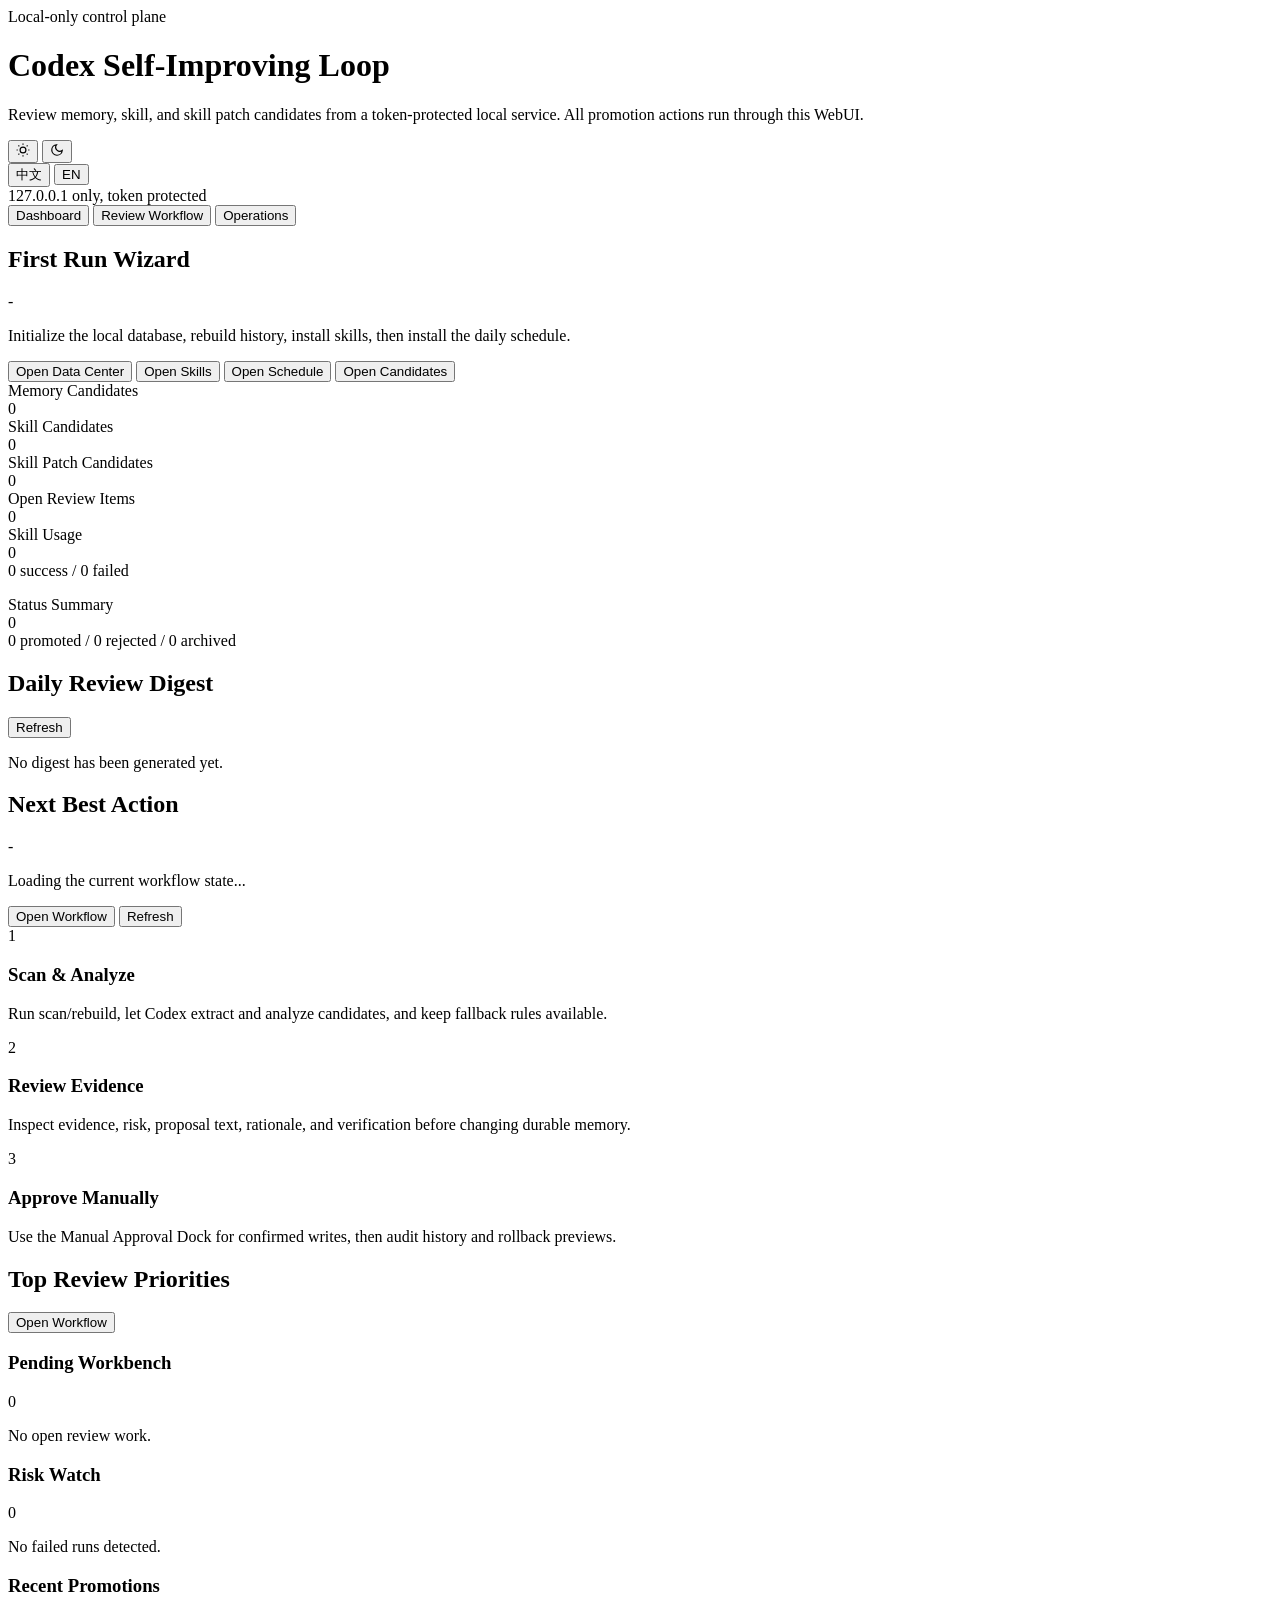
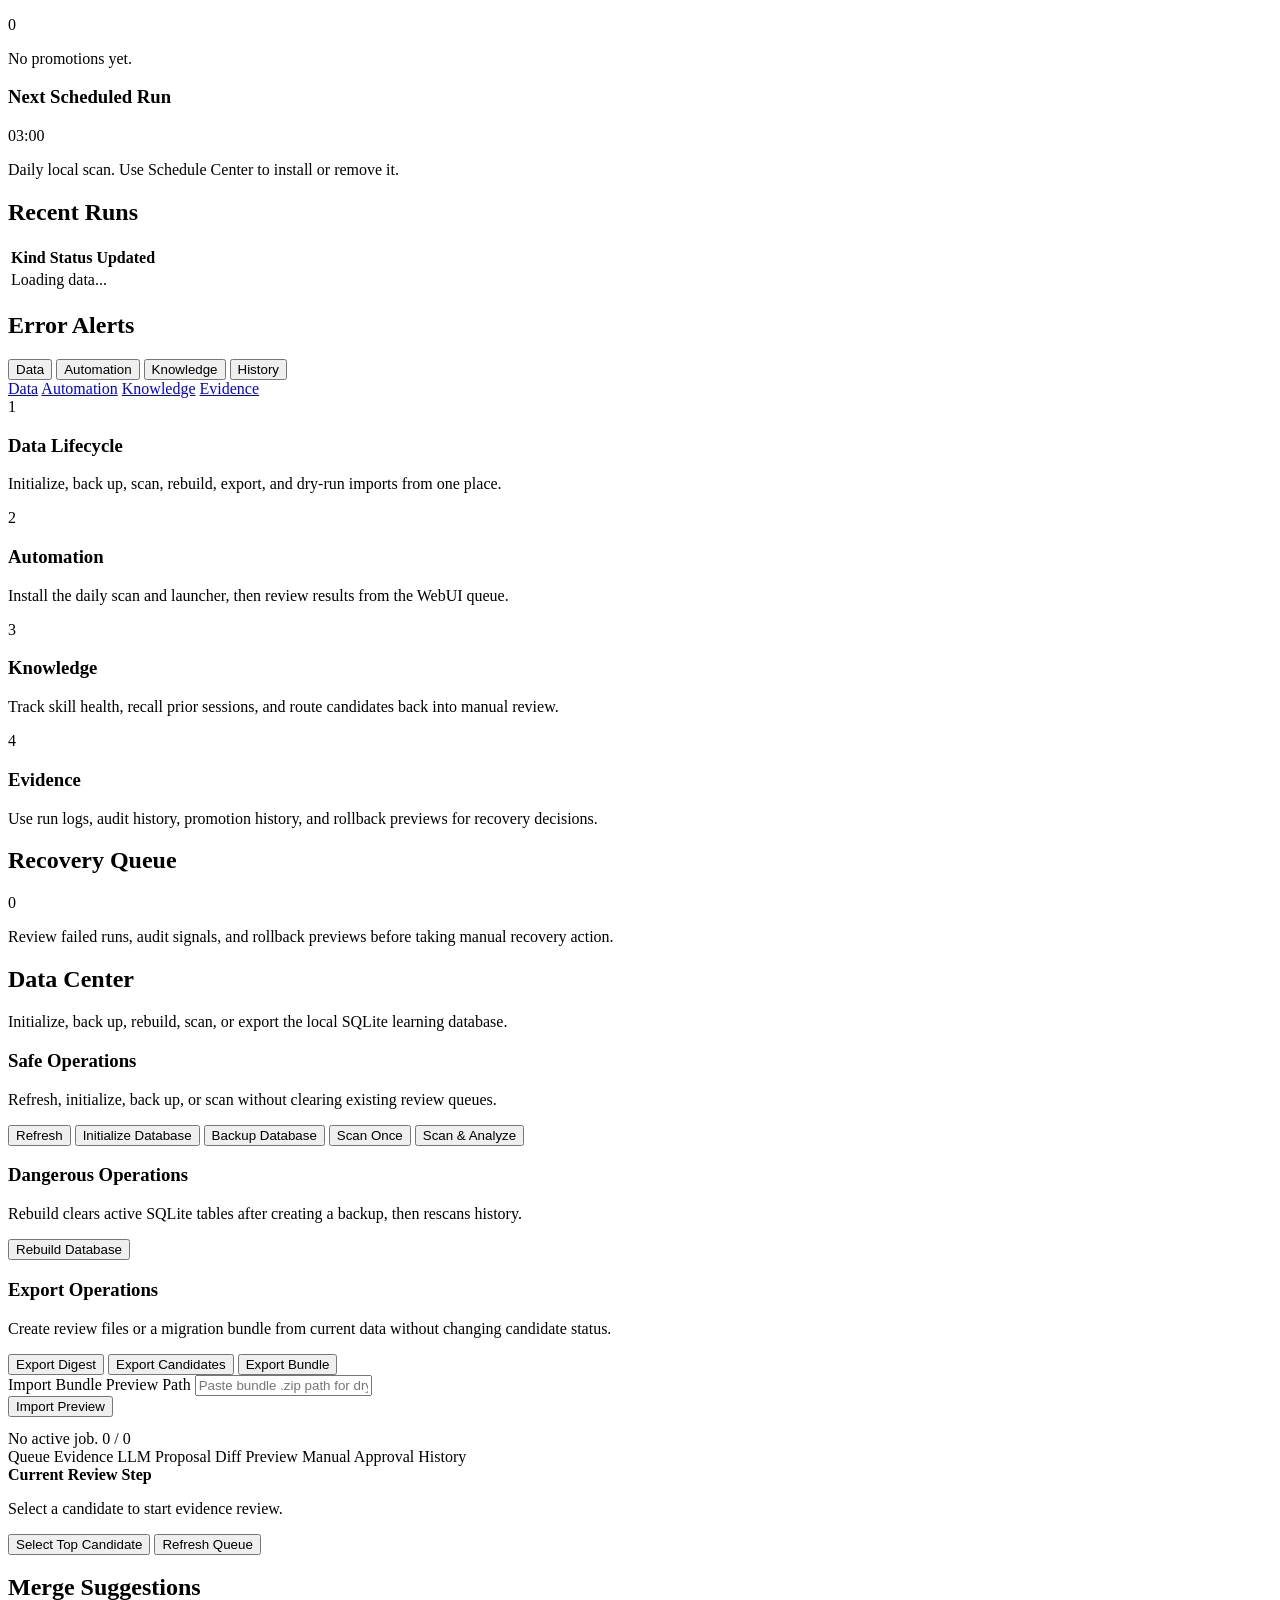
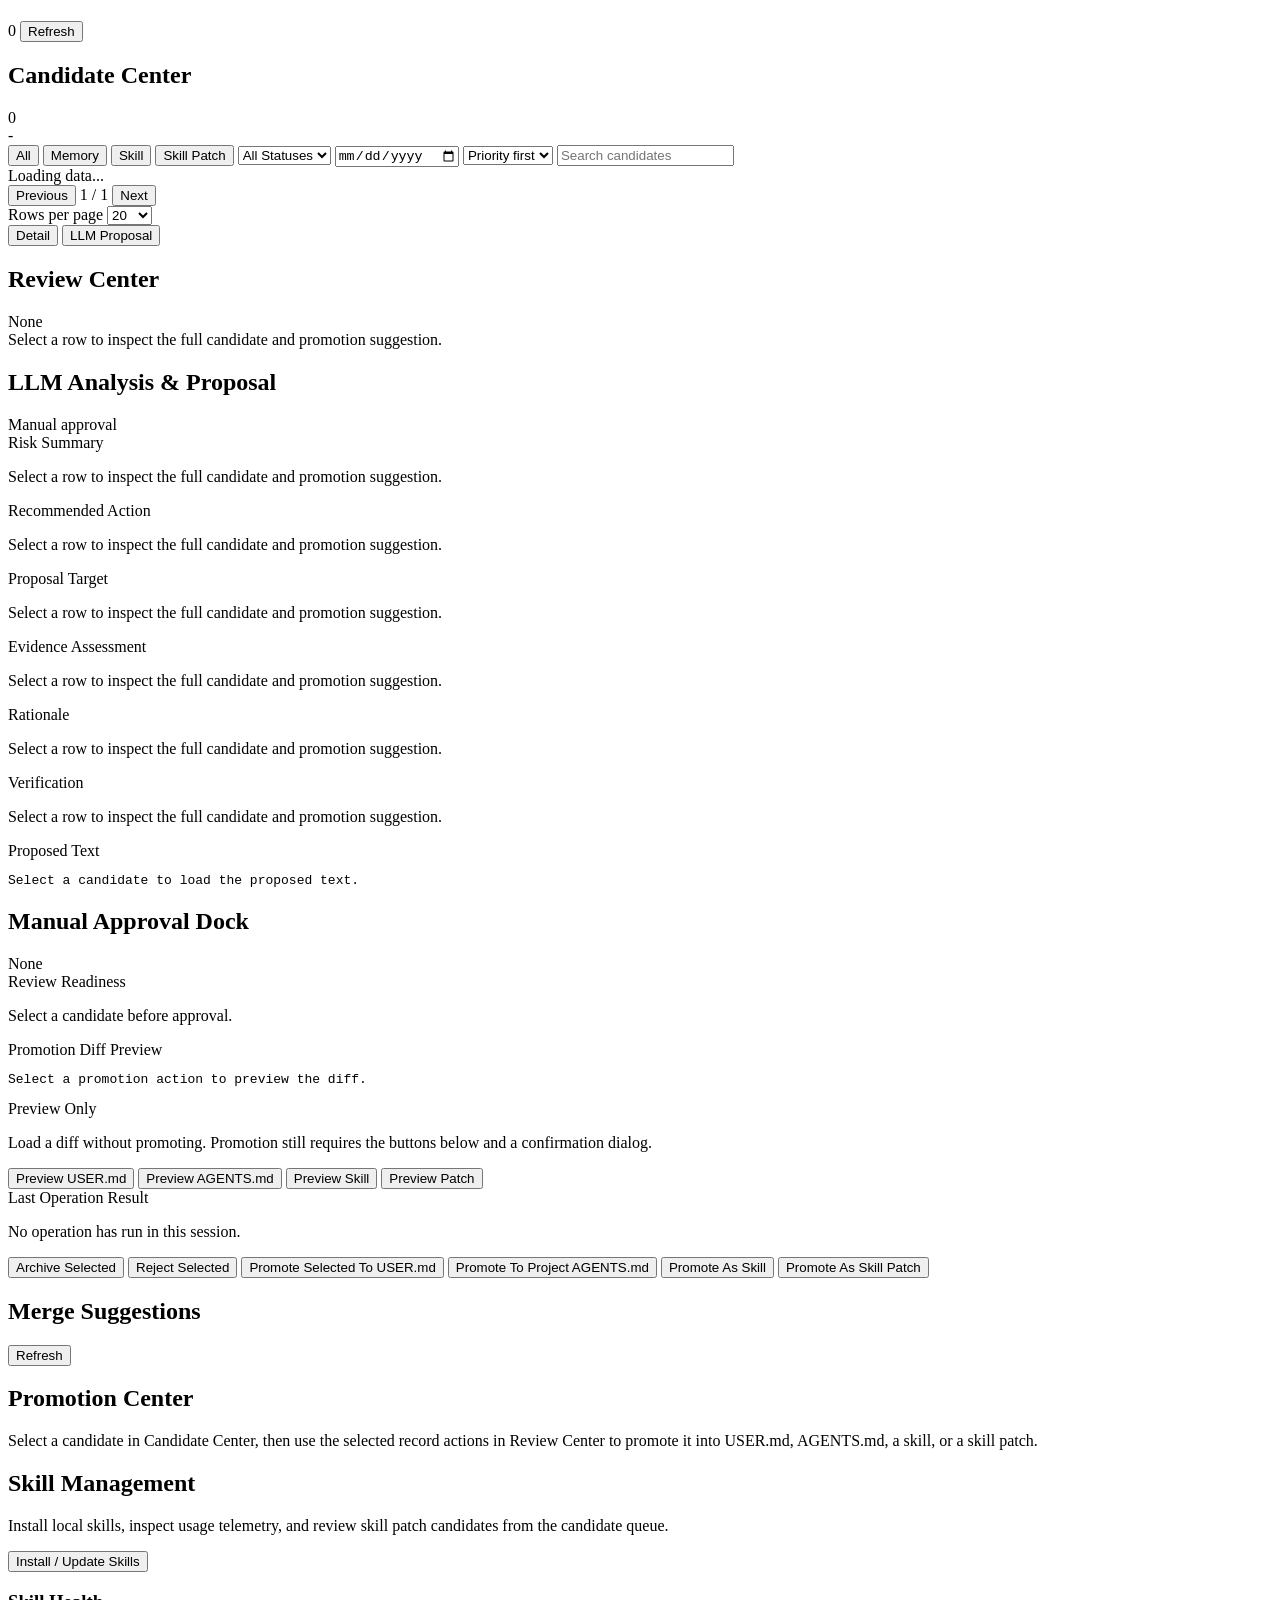
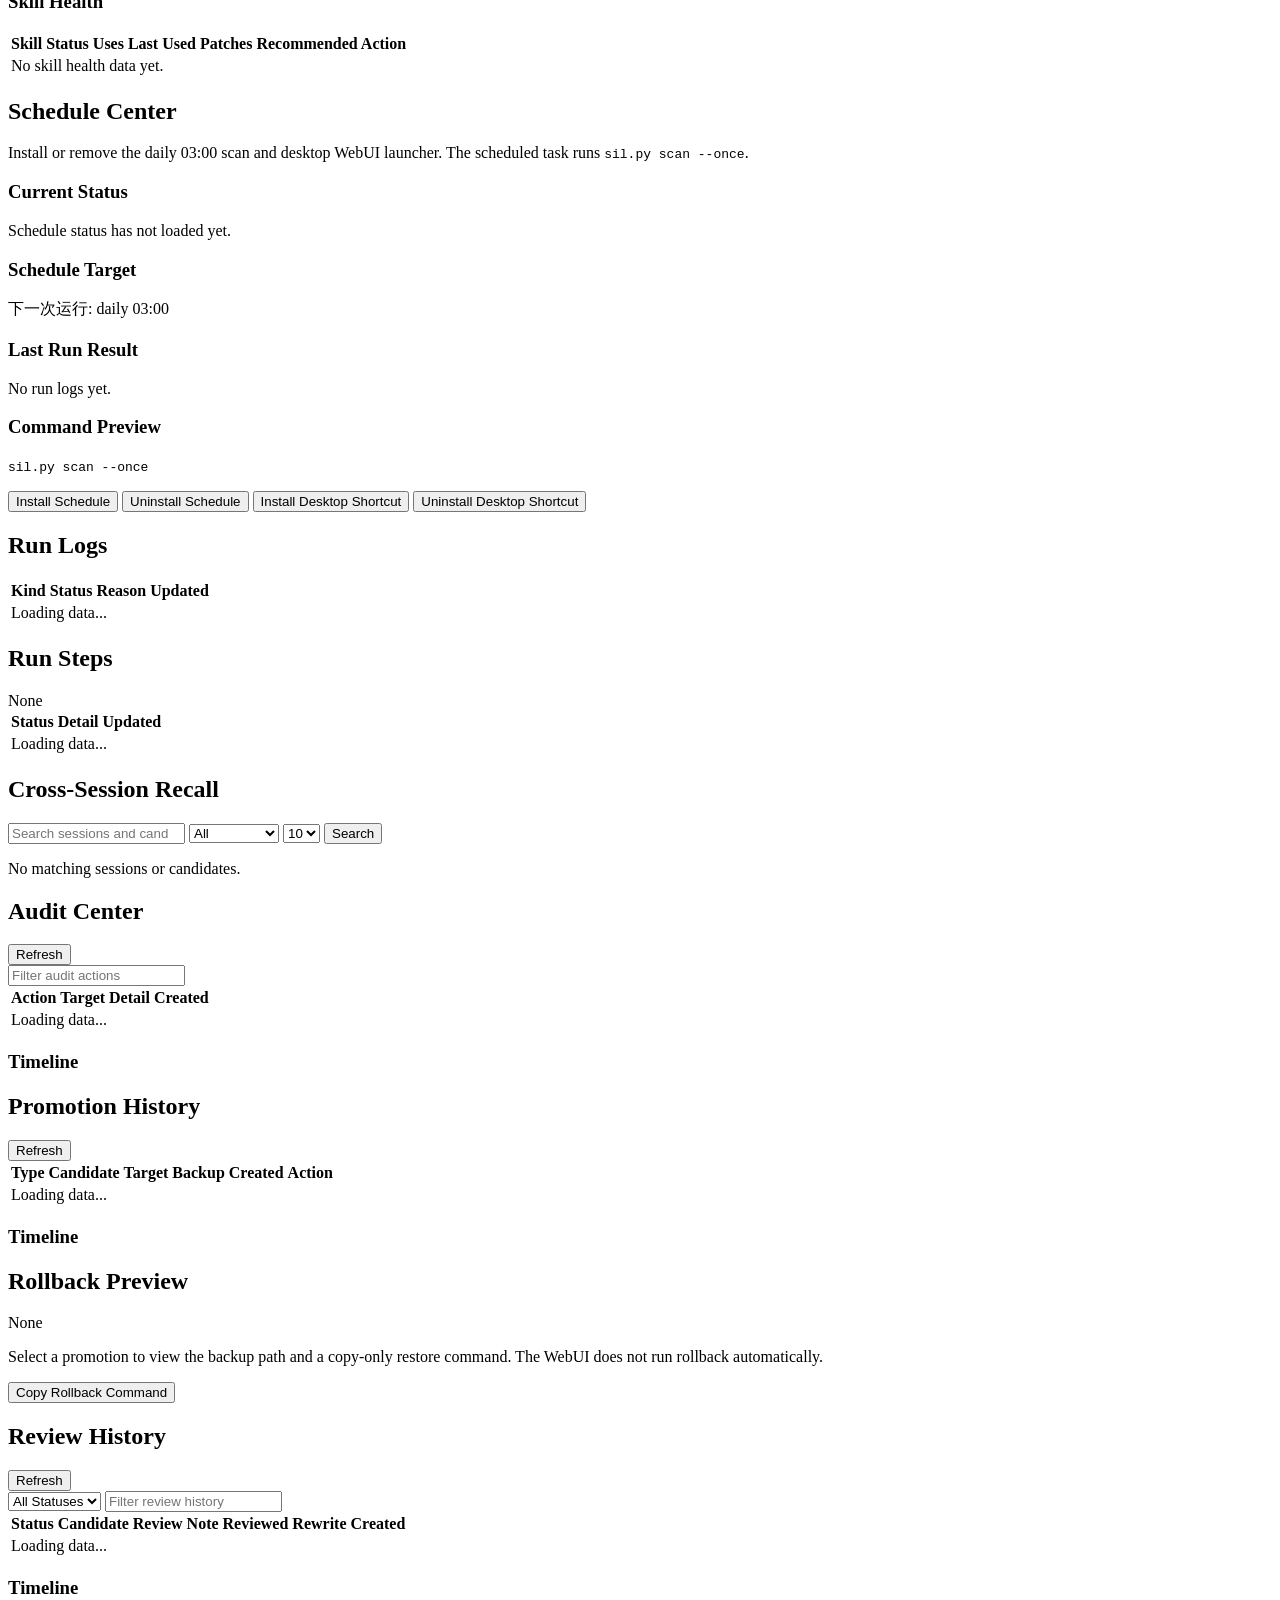
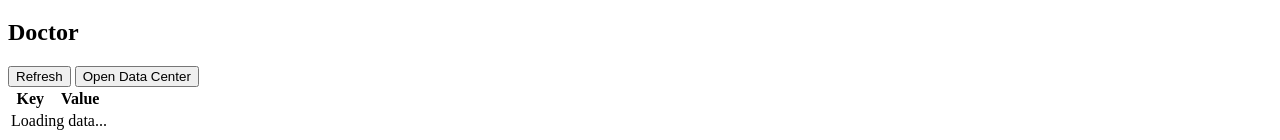
==== src/codex_sil/web/index.html @ 52d02f2b "feat: enhance WebUI with workflow improvements and dark theme - Pre-compute candidate analysis in ba" ====
<!doctype html>
<html lang="en">
<head>
  <meta charset="utf-8">
  <meta name="viewport" content="width=device-width, initial-scale=1">
  <title>Codex Self-Improving Loop</title>
  <link rel="icon" href="data:,">
  <link rel="stylesheet" href="/styles.css">
</head>
<body class="compact-density">
  <header class="app-header">
    <div class="header-inner">
      <div>
        <div class="eyebrow" data-i18n="localOnly">Local-only control plane</div>
        <h1>Codex Self-Improving Loop</h1>
        <p class="subtitle" data-i18n="subtitle">Review memory, skill, and skill patch candidates from a token-protected local service. All promotion actions run through this WebUI.</p>
      </div>
      <div class="header-actions">
        <div class="segmented" id="themeToggle" aria-label="Theme">
          <button type="button" data-theme="light" title="Light mode">
            <svg width="14" height="14" viewBox="0 0 24 24" fill="none" stroke="currentColor" stroke-width="2"><circle cx="12" cy="12" r="5"/><line x1="12" y1="1" x2="12" y2="3"/><line x1="12" y1="21" x2="12" y2="23"/><line x1="4.22" y1="4.22" x2="5.64" y2="5.64"/><line x1="18.36" y1="18.36" x2="19.78" y2="19.78"/><line x1="1" y1="12" x2="3" y2="12"/><line x1="21" y1="12" x2="23" y2="12"/><line x1="4.22" y1="19.78" x2="5.64" y2="18.36"/><line x1="18.36" y1="5.64" x2="19.78" y2="4.22"/></svg>
          </button>
          <button type="button" data-theme="dark" title="Dark mode">
            <svg width="14" height="14" viewBox="0 0 24 24" fill="none" stroke="currentColor" stroke-width="2"><path d="M21 12.79A9 9 0 1 1 11.21 3 7 7 0 0 0 21 12.79z"/></svg>
          </button>
        </div>
        <div class="segmented" id="languageToggle" aria-label="Language">
          <button type="button" data-lang="zh">中文</button>
          <button type="button" data-lang="en">EN</button>
        </div>
        <div class="token-badge" data-i18n="tokenProtected">127.0.0.1 only, token protected</div>
      </div>
    </div>
  </header>

  <main class="app-shell" id="appShell">
    <nav class="side-nav" id="sideNav" aria-label="Workspace sections">
      <button class="nav-button active" id="tab-dashboard" type="button" data-nav="dashboard" data-i18n="navDashboard">Dashboard</button>
      <button class="nav-button" id="tab-workflow" type="button" data-nav="workflow" data-i18n="navWorkflow">Review Workflow</button>
      <button class="nav-button" id="tab-operations" type="button" data-nav="operations" data-i18n="navOperations">Operations</button>
    </nav>

    <div class="view-stack">
      <section class="view-panel active" data-view="dashboard">
        <section class="panel setup-wizard" id="setupWizard">
          <div class="panel-header">
            <h2 data-i18n="setupWizardTitle">First Run Wizard</h2>
            <span class="tag status" id="setupWizardStatus">-</span>
          </div>
          <div class="panel-body">
            <p class="panel-description" id="setupWizardCopy" data-i18n="setupWizardDesc">Initialize the local database, rebuild history, install skills, then install the daily schedule.</p>
            <div class="toolbar">
              <button class="secondary" data-nav-jump="operations" data-i18n="openDataCenter">Open Data Center</button>
              <button class="secondary" data-nav-jump="operations" data-i18n="openSkillManagement">Open Skills</button>
              <button class="secondary" data-nav-jump="operations" data-i18n="openScheduleCenter">Open Schedule</button>
              <button data-nav-jump="workflow" data-i18n="openCandidates">Open Candidates</button>
            </div>
          </div>
        </section>

        <section class="summary-grid" aria-label="Summary">
          <div class="summary-card memory">
            <div class="summary-label" data-i18n="memoryCandidates">Memory Candidates</div>
            <div class="summary-value" id="memoryCount">0</div>
          </div>
          <div class="summary-card skill">
            <div class="summary-label" data-i18n="skillCandidates">Skill Candidates</div>
            <div class="summary-value" id="skillCount">0</div>
          </div>
          <div class="summary-card patch">
            <div class="summary-label" data-i18n="skillPatchCandidates">Skill Patch Candidates</div>
            <div class="summary-value" id="patchCount">0</div>
          </div>
          <div class="summary-card review">
            <div class="summary-label" data-i18n="openReviewItems">Open Review Items</div>
            <div class="summary-value" id="reviewCount">0</div>
          </div>
          <div class="summary-card data">
            <div class="summary-label" data-i18n="skillUsage">Skill Usage</div>
            <div class="summary-value" id="skillUsageCount">0</div>
            <div class="summary-subvalue" id="skillUsageBreakdown">0 success / 0 failed</div>
            <ol class="skill-usage-list" id="skillUsageList"></ol>
          </div>
          <div class="summary-card status">
            <div class="summary-label" data-i18n="statusSummary">Status Summary</div>
            <div class="summary-value" id="promotedCount">0</div>
            <div class="summary-subvalue" id="statusBreakdown">0 promoted / 0 rejected / 0 archived</div>
          </div>
        </section>

        <section class="panel daily-digest-panel" id="dailyDigestPanel">
          <div class="panel-header">
            <h2 data-i18n="dailyDigestTitle">Daily Review Digest</h2>
            <button class="secondary" id="refreshDigest" type="button" data-i18n="refresh">Refresh</button>
          </div>
          <div class="panel-body">
            <p class="panel-description" id="dailyDigestCopy" data-i18n="dailyDigestEmpty">No digest has been generated yet.</p>
            <div class="digest-grid" id="dailyDigestMetrics"></div>
          </div>
        </section>

        <section class="panel next-action-panel" id="dashboardNextActionPanel">
          <div class="panel-header">
            <h2 data-i18n="dashboardNextActionTitle">Next Best Action</h2>
            <span class="tag status" id="dashboardNextActionBadge">-</span>
          </div>
          <div class="panel-body next-action-body">
            <p class="panel-description" id="dashboardNextActionCopy" data-i18n="dashboardNextActionLoading">Loading the current workflow state...</p>
            <div class="toolbar">
              <button id="dashboardPrimaryAction" type="button" data-action data-i18n="dashboardActionOpenWorkflow">Open Workflow</button>
              <button class="secondary" id="dashboardSecondaryAction" type="button" data-action data-i18n="dashboardActionRefresh">Refresh</button>
            </div>
          </div>
        </section>

        <section class="home-workbench command-center" id="dailyCommandCenter">
          <section class="workflow-map" id="workflowMap" aria-label="Self-improvement workflow">
            <article class="workflow-map-step">
              <span class="step-number">1</span>
              <div>
                <h3 data-i18n="workflowMapScanTitle">Scan & Analyze</h3>
                <p class="task-copy" data-i18n="workflowMapScanCopy">Run scan/rebuild, let Codex extract and analyze candidates, and keep fallback rules available.</p>
              </div>
            </article>
            <article class="workflow-map-step">
              <span class="step-number">2</span>
              <div>
                <h3 data-i18n="workflowMapReviewTitle">Review Evidence</h3>
                <p class="task-copy" data-i18n="workflowMapReviewCopy">Inspect evidence, risk, proposal text, rationale, and verification before changing durable memory.</p>
              </div>
            </article>
            <article class="workflow-map-step">
              <span class="step-number">3</span>
              <div>
                <h3 data-i18n="workflowMapApproveTitle">Approve Manually</h3>
                <p class="task-copy" data-i18n="workflowMapApproveCopy">Use the Manual Approval Dock for confirmed writes, then audit history and rollback previews.</p>
              </div>
            </article>
          </section>
          <section class="dashboard-priorities" id="dashboardTopPriorities">
            <div class="panel-header inline-panel-header">
              <h2 data-i18n="dashboardTopPrioritiesTitle">Top Review Priorities</h2>
              <button class="secondary" id="openPriorityWorkflow" type="button" data-i18n="openPriorityWorkflow">Open Workflow</button>
            </div>
            <div class="dashboard-priority-list" id="dashboardPriorityList"></div>
          </section>
          <section class="task-grid">
            <article class="task-card review">
              <h3 data-i18n="homeTodoTitle">Pending Workbench</h3>
              <div class="task-value" id="homeTodoCount">0</div>
              <p class="task-copy" id="homeTodoList" data-i18n="homeTodoEmpty">No open review work.</p>
            </article>
            <article class="task-card data" id="homeRiskPanel">
              <h3 data-i18n="homeRiskTitle">Risk Watch</h3>
              <div class="task-value" id="homeRiskCount">0</div>
              <p class="task-copy" id="homeRiskCopy" data-i18n="homeRiskEmpty">No failed runs detected.</p>
            </article>
            <article class="task-card memory" id="homeRecentPromotions">
              <h3 data-i18n="homePromotionTitle">Recent Promotions</h3>
              <div class="task-value" id="homePromotionCount">0</div>
              <p class="task-copy" id="homePromotionCopy" data-i18n="homePromotionEmpty">No promotions yet.</p>
            </article>
            <article class="task-card skill" id="homeQuickActions">
              <h3 data-i18n="homeNextRunTitle">Next Scheduled Run</h3>
              <div class="task-value">03:00</div>
              <p class="task-copy" id="nextActionList" data-i18n="homeNextRunCopy">Daily local scan. Use Schedule Center to install or remove it.</p>
            </article>
          </section>
        </section>

        <section class="control-grid">
          <section class="panel">
            <div class="panel-header">
              <h2 data-i18n="recentRuns">Recent Runs</h2>
            </div>
            <div class="table-wrap">
              <table>
                <thead>
                  <tr>
                    <th data-i18n="runKindHeader">Kind</th>
                    <th data-i18n="statusHeader">Status</th>
                    <th data-i18n="updatedAtHeader">Updated</th>
                  </tr>
                </thead>
                <tbody id="homeRunRows">
                  <tr><td class="empty-row" colspan="3" data-i18n="loading">Loading data...</td></tr>
                </tbody>
              </table>
            </div>
          </section>

          <section class="panel">
            <div class="panel-header">
              <h2 data-i18n="errorAlerts">Error Alerts</h2>
            </div>
            <div class="panel-body">
              <ul class="simple-list" id="errorAlerts"></ul>
            </div>
          </section>
        </section>
      </section>

      <section class="view-panel" data-view="operations">
        <section class="operations-subnav" id="operationsSubNav">
          <button type="button" class="ops-tab active" data-ops-tab="data" data-i18n="opsTabData">Data</button>
          <button type="button" class="ops-tab" data-ops-tab="automation" data-i18n="opsTabAutomation">Automation</button>
          <button type="button" class="ops-tab" data-ops-tab="knowledge" data-i18n="opsTabKnowledge">Knowledge</button>
          <button type="button" class="ops-tab" data-ops-tab="history" data-i18n="opsTabHistory">History</button>
        </section>
        <section class="operations-index" id="operationsIndex" aria-label="Operations sections">
          <a href="#operationsData" data-i18n="operationsIndexData">Data</a>
          <a href="#operationsAutomation" data-i18n="operationsIndexAutomation">Automation</a>
          <a href="#operationsKnowledge" data-i18n="operationsIndexKnowledge">Knowledge</a>
          <a href="#operationsEvidence" data-i18n="operationsIndexEvidence">Evidence</a>
        </section>
        <section class="operations-lifecycle-map operations-section" id="operationsLifecycleMap" aria-label="Operations lifecycle">
          <article>
            <span class="step-number">1</span>
            <div>
              <h3 data-i18n="operationsLifecycleDataTitle">Data Lifecycle</h3>
              <p class="task-copy" data-i18n="operationsLifecycleDataCopy">Initialize, back up, scan, rebuild, export, and dry-run imports from one place.</p>
            </div>
          </article>
          <article>
            <span class="step-number">2</span>
            <div>
              <h3 data-i18n="operationsLifecycleAutomationTitle">Automation</h3>
              <p class="task-copy" data-i18n="operationsLifecycleAutomationCopy">Install the daily scan and launcher, then review results from the WebUI queue.</p>
            </div>
          </article>
          <article>
            <span class="step-number">3</span>
            <div>
              <h3 data-i18n="operationsLifecycleKnowledgeTitle">Knowledge</h3>
              <p class="task-copy" data-i18n="operationsLifecycleKnowledgeCopy">Track skill health, recall prior sessions, and route candidates back into manual review.</p>
            </div>
          </article>
          <article>
            <span class="step-number">4</span>
            <div>
              <h3 data-i18n="operationsLifecycleEvidenceTitle">Evidence</h3>
              <p class="task-copy" data-i18n="operationsLifecycleEvidenceCopy">Use run logs, audit history, promotion history, and rollback previews for recovery decisions.</p>
            </div>
          </article>
        </section>
      </section>

      <section class="view-panel" data-view="operations">
        <section class="panel recovery-queue operations-section" id="operationsRecoveryQueue">
          <div class="panel-header">
            <h2 data-i18n="operationsRecoveryTitle">Recovery Queue</h2>
            <span class="tag review" id="recoveryQueueCount">0</span>
          </div>
          <div class="panel-body">
            <p class="panel-description" data-i18n="operationsRecoveryDesc">Review failed runs, audit signals, and rollback previews before taking manual recovery action.</p>
            <div class="recovery-queue-list" id="recoveryQueueList"></div>
          </div>
        </section>
      </section>

      <section class="view-panel" data-view="operations">
        <section class="panel data-panel operations-console operations-section" id="operationsConsole">
          <div class="operations-anchor" id="operationsData"></div>
          <div class="panel-header">
            <h2 data-i18n="dataCenter">Data Center</h2>
          </div>
          <div class="panel-body">
            <p class="panel-description" data-i18n="dataCenterDesc">Initialize, back up, rebuild, scan, or export the local SQLite learning database.</p>
            <div class="operation-grid">
              <section class="operation-card safe-operation-zone" id="safeOperationZone">
                <h3 data-i18n="safeOperationsTitle">Safe Operations</h3>
                <p class="task-copy" data-i18n="safeOperationsDesc">Refresh, initialize, back up, or scan without clearing existing review queues.</p>
                <div class="toolbar">
                  <button id="refreshButton" data-action data-i18n="refresh">Refresh</button>
                  <button id="initializeData" data-action data-i18n="initializeData">Initialize Database</button>
                  <button class="secondary" id="backupDatabase" data-action data-i18n="backupDatabase">Backup Database</button>
                  <button class="secondary" id="scanButton" data-action data-i18n="scanOnce">Scan Once</button>
                  <button id="scanAndAnalyzeButton" data-action data-i18n="scanAndAnalyze">Scan &amp; Analyze</button>
                </div>
              </section>
              <section class="operation-card danger-operation-zone" id="dangerOperationZone">
                <h3 data-i18n="dangerOperationsTitle">Dangerous Operations</h3>
                <p class="task-copy" data-i18n="dangerOperationsDesc">Rebuild clears active SQLite tables after creating a backup, then rescans history.</p>
                <div class="toolbar">
                  <button class="secondary" id="rebuildButton" data-action data-i18n="rebuildDatabase">Rebuild Database</button>
                </div>
              </section>
              <section class="operation-card export-operation-zone" id="exportOperationZone">
                <h3 data-i18n="exportOperationsTitle">Export Operations</h3>
                <p class="task-copy" data-i18n="exportOperationsDesc">Create review files or a migration bundle from current data without changing candidate status.</p>
                <div class="toolbar">
                  <button class="secondary" id="exportDigest" data-action data-i18n="exportDigest">Export Digest</button>
                  <button class="secondary" id="exportCandidates" data-action data-i18n="exportCandidates">Export Candidates</button>
                  <button class="secondary" id="exportBundle" data-action data-i18n="exportBundle">Export Bundle</button>
                </div>
                <label class="detail-label" for="importPreviewPath" data-i18n="importPreviewLabel">Import Bundle Preview Path</label>
                <input class="search-input" id="importPreviewPath" type="text" data-i18n-placeholder="importPreviewPlaceholder" placeholder="Paste bundle .zip path for dry-run preview">
                <div class="toolbar">
                  <button class="secondary" id="importPreview" data-action data-i18n="importPreview">Import Preview</button>
                </div>
                <pre class="diff-preview" id="importPreviewResult"></pre>
              </section>
            </div>
            <div class="progress-panel" id="progressPanel" aria-live="polite">
              <div class="progress-head">
                <span id="progressText" data-i18n="progressIdle">No active job.</span>
                <span id="progressCount">0 / 0</span>
              </div>
              <div class="progress-track"><div class="progress-fill" id="progressFill"></div></div>
            </div>
          </div>
        </section>
      </section>

      <section class="view-panel" data-view="workflow">
        <section class="workflow-stage-rail" id="workflowStageRail" aria-label="Review workflow stages">
          <span data-workflow-stage="queue" data-i18n="workflowStageQueue">Queue</span>
          <span data-workflow-stage="evidence" data-i18n="workflowStageEvidence">Evidence</span>
          <span data-workflow-stage="proposal" data-i18n="workflowStageProposal">LLM Proposal</span>
          <span data-workflow-stage="preview" data-i18n="workflowStagePreview">Diff Preview</span>
          <span data-workflow-stage="approval" data-i18n="workflowStageApproval">Manual Approval</span>
          <span data-workflow-stage="history" data-i18n="workflowStageHistory">History</span>
        </section>
        <section class="workflow-action-strip" id="workflowActionStrip">
          <div>
            <strong data-i18n="workflowNextActionTitle">Current Review Step</strong>
            <p class="task-copy" id="workflowNextActionCopy" data-i18n="workflowNextSelectCandidate">Select a candidate to start evidence review.</p>
          </div>
          <div class="toolbar">
            <button id="workflowPrimaryAction" type="button" data-action data-i18n="workflowPrimarySelectCandidate">Select Top Candidate</button>
            <button class="secondary" id="workflowSecondaryAction" type="button" data-action data-i18n="workflowSecondaryRefreshCandidates">Refresh Queue</button>
          </div>
        </section>
        <section class="candidate-workspace workflow-shell" id="candidateWorkspace">
        <section class="panel merge-inline-card" id="mergeInlineCard">
          <div class="panel-header">
            <h2 data-i18n="mergeSuggestionsTitle">Merge Suggestions</h2>
            <div class="toolbar">
              <span class="tag status" id="mergeInlineCount">0</span>
              <button class="secondary" id="refreshMergeInline" type="button" data-i18n="refresh">Refresh</button>
            </div>
          </div>
          <div class="panel-body">
            <div class="merge-inlinelist" id="mergeInlineList"></div>
          </div>
        </section>
        <section class="panel workflow-queue" id="workflowReviewQueue">
          <div class="panel-header">
            <h2 data-i18n="candidateCenter">Candidate Center</h2>
            <span class="tag status" id="visibleCount">0</span>
          </div>
          <div class="review-progress-bar" id="reviewProgressBar">
            <div class="review-progress-track">
              <div class="review-progress-fill" id="reviewProgressFill"></div>
            </div>
            <span class="review-progress-label" id="reviewProgressLabel" data-i18n="reviewProgressIdle">-</span>
          </div>
          <div class="filters">
            <button class="filter-button active" type="button" data-filter="all" data-i18n="filterAll">All</button>
            <button class="filter-button" type="button" data-filter="memory" data-i18n="filterMemory">Memory</button>
            <button class="filter-button" type="button" data-filter="skill" data-i18n="filterSkill">Skill</button>
            <button class="filter-button" type="button" data-filter="skill_patch" data-i18n="filterPatch">Skill Patch</button>
            <select class="filter-select" id="statusFilter" aria-label="Status">
              <option value="all" data-i18n="statusAll">All Statuses</option>
              <option value="review" data-i18n="statusReview">Review</option>
              <option value="promoted" data-i18n="statusPromoted">Promoted</option>
              <option value="rejected" data-i18n="statusRejected">Rejected</option>
              <option value="archived" data-i18n="statusArchived">Archived</option>
              <option value="blocked" data-i18n="statusBlocked">Blocked</option>
            </select>
            <input class="filter-date" id="createdAtFilter" type="date" aria-label="Created date">
            <select class="filter-select" id="candidateSortMode" aria-label="Candidate sort">
              <option value="priority" data-i18n="priorityReviewFirst">Priority first</option>
              <option value="newest" data-i18n="sortNewest">Newest</option>
              <option value="oldest" data-i18n="sortOldest">Oldest</option>
              <option value="confidence" data-i18n="sortConfidence">Confidence</option>
            </select>
            <input class="search-input" id="searchInput" type="search" data-i18n-placeholder="searchPlaceholder" placeholder="Search candidates">
          </div>
          <div class="candidate-list-wrap">
            <div class="candidate-card-list" id="candidateRows" role="list" aria-labelledby="tab-workflow">
              <div class="empty-row" data-i18n="loading">Loading data...</div>
            </div>
          </div>
          <div class="pagination" id="paginationControls">
            <div class="pagination-group">
              <button class="secondary" type="button" id="prevPage" data-i18n="prevPage">Previous</button>
              <span class="tag status" id="currentPageLabel">1 / 1</span>
              <button class="secondary" type="button" id="nextPage" data-i18n="nextPage">Next</button>
            </div>
            <div class="pagination-group">
              <span class="summary-subvalue" data-i18n="pageSizeLabel">Rows per page</span>
              <select id="pageSizeSelect" aria-label="Rows per page">
                <option value="10">10</option>
                <option value="20" selected>20</option>
                <option value="50">50</option>
                <option value="100">100</option>
              </select>
            </div>
          </div>
        </section>

        <aside class="panel right-panel-tabs" id="rightPanelContainer">
          <div class="right-panel-tab-bar" id="rightPanelTabBar">
            <button type="button" class="rp-tab active" data-rp-tab="detail" data-i18n="rpTabDetail">Detail</button>
            <button type="button" class="rp-tab" data-rp-tab="proposal" data-i18n="rpTabProposal">LLM Proposal</button>
          </div>
          <div class="right-panel-tab-content active" data-rp-content="detail">
        <aside class="panel detail-panel" id="candidateDetailPanel">
          <div class="panel-header">
            <h2 data-i18n="reviewCenter">Review Center</h2>
            <span class="tag status" id="selectedBadge" data-i18n="noneSelected">None</span>
          </div>
          <div class="detail-empty" id="selectedEmpty" data-i18n="selectCandidateHint">Select a row to inspect the full candidate and promotion suggestion.</div>
          <div class="detail-content" id="selectedContent" hidden>
            <h3 id="selectedTitle"></h3>
            <dl class="detail-meta" id="selectedMeta">
              <div>
                <dt data-i18n="destinationLabel">Destination</dt>
                <dd id="selectedDestination"></dd>
              </div>
              <div>
                <dt data-i18n="statusLabel">Status</dt>
                <dd id="selectedStatus"></dd>
              </div>
              <div>
                <dt data-i18n="safetyLabel">Safety</dt>
                <dd id="selectedSafety"></dd>
              </div>
              <div>
                <dt data-i18n="confidenceLabel">Confidence</dt>
                <dd id="selectedConfidence"></dd>
              </div>
              <div>
                <dt data-i18n="sourceCountLabel">Sources</dt>
                <dd id="selectedSources"></dd>
              </div>
              <div>
                <dt data-i18n="createdAtLabel">Created</dt>
                <dd id="selectedCreatedAt"></dd>
              </div>
              <div>
                <dt data-i18n="updatedAtLabel">Updated</dt>
                <dd id="selectedUpdatedAt"></dd>
              </div>
            </dl>
            <div class="detail-block selected-priority-panel" id="selectedPriorityPanel">
              <div class="detail-label" data-i18n="priorityReasonsTitle">Priority Rationale</div>
              <ul class="priority-reason-list" id="selectedPriorityReasons"></ul>
            </div>
            <div class="detail-block">
              <div class="detail-label" data-i18n="candidateTextLabel">Candidate</div>
              <div class="detail-text" id="selectedText"></div>
            </div>
            <div class="detail-block">
              <div class="detail-label" data-i18n="rewriteSuggestionLabel">Rewrite Suggestion</div>
              <div class="detail-text" id="selectedRewrite"></div>
            </div>
            <div class="detail-block">
              <label class="detail-label" for="reviewNote" data-i18n="reviewNoteLabel">Review Note</label>
              <textarea class="review-input" id="reviewNote" data-i18n-placeholder="reviewNotePlaceholder" placeholder="Optional review note"></textarea>
            </div>
            <div class="detail-block">
              <label class="detail-label" for="reviewRewrite" data-i18n="reviewRewriteLabel">Reviewed Rewrite</label>
              <textarea class="review-input" id="reviewRewrite" data-i18n-placeholder="reviewRewritePlaceholder" placeholder="Optional reviewed rewrite"></textarea>
            </div>
            <div class="detail-block">
              <div class="detail-label" data-i18n="sourceFilesLabel">Source Files</div>
              <ul class="source-list" id="selectedSourceFiles"></ul>
            </div>
            <div class="toolbar" id="detailActions">
              <button class="secondary" id="copyRewrite" data-i18n="copyRewrite">Copy Rewrite</button>
              <button class="secondary" id="saveReview" data-action data-i18n="saveReview">Save Review</button>
            </div>
          </div>
        </aside>
          </div>
          <div class="right-panel-tab-content" data-rp-content="proposal">
        <aside class="panel proposal-board" id="evolutionProposalBoard">
          <div class="panel-header">
            <h2 data-i18n="evolutionProposalTitle">LLM Analysis & Proposal</h2>
            <span class="tag status" id="proposalManualApproval" data-i18n="manualApprovalRequired">Manual approval</span>
          </div>
          <div class="panel-body proposal-grid">
            <section class="action-card" id="candidateRiskSummary">
              <div class="detail-label" data-i18n="riskSummaryTitle">Risk Summary</div>
              <p class="task-copy" id="candidateRiskCopy" data-i18n="selectCandidateHint">Select a row to inspect the full candidate and promotion suggestion.</p>
            </section>
            <section class="action-card safe" id="candidateRecommendation">
              <div class="detail-label" data-i18n="recommendedActionTitle">Recommended Action</div>
              <p class="task-copy" id="candidateRecommendationCopy" data-i18n="selectCandidateHint">Select a row to inspect the full candidate and promotion suggestion.</p>
            </section>
            <section class="action-card" id="proposalTargetCard">
              <div class="detail-label" data-i18n="proposalTargetTitle">Proposal Target</div>
              <p class="task-copy" id="proposalTarget" data-i18n="selectCandidateHint">Select a row to inspect the full candidate and promotion suggestion.</p>
            </section>
            <section class="action-card" id="proposalEvidenceCard">
              <div class="detail-label" data-i18n="proposalEvidenceTitle">Evidence Assessment</div>
              <p class="task-copy" id="proposalEvidence" data-i18n="selectCandidateHint">Select a row to inspect the full candidate and promotion suggestion.</p>
            </section>
            <section class="action-card" id="proposalRationaleCard">
              <div class="detail-label" data-i18n="proposalRationaleTitle">Rationale</div>
              <p class="task-copy" id="proposalRationale" data-i18n="selectCandidateHint">Select a row to inspect the full candidate and promotion suggestion.</p>
            </section>
            <section class="action-card" id="proposalVerificationCard">
              <div class="detail-label" data-i18n="proposalVerificationTitle">Verification</div>
              <p class="task-copy" id="proposalVerification" data-i18n="selectCandidateHint">Select a row to inspect the full candidate and promotion suggestion.</p>
            </section>
            <section class="action-card proposal-text-card" id="proposalTextCard">
              <div class="detail-label" data-i18n="proposalTextTitle">Proposed Text</div>
              <pre class="diff-preview" id="proposalText" data-i18n="proposalTextEmpty">Select a candidate to load the proposed text.</pre>
            </section>
          </div>
        </aside>
          </div>
        </aside>
        <aside class="panel action-panel manual-approval-dock" id="candidateActionPanel" data-workflow-panel="manualApprovalDock">
          <div class="panel-header">
            <h2 data-i18n="manualApprovalDockTitle">Manual Approval Dock</h2>
            <span class="tag status" id="candidateActionBadge" data-i18n="noneSelected">None</span>
          </div>
          <div class="panel-body action-card-grid">
            <section class="action-card workflow-readiness-panel" id="workflowReadinessPanel">
              <div class="detail-label" data-i18n="workflowReadinessTitle">Review Readiness</div>
              <p class="task-copy" id="approvalReadiness" data-i18n="approvalBlocked">Select a candidate before approval.</p>
              <ul class="readiness-list" id="workflowReadinessList"></ul>
            </section>
            <section class="action-card" id="promotionPreview">
              <div class="detail-label" data-i18n="promotionPreviewTitle">Promotion Diff Preview</div>
              <pre class="diff-preview" id="promotionPreviewText" data-i18n="promotionPreviewEmpty">Select a promotion action to preview the diff.</pre>
            </section>
            <section class="action-card" id="previewOnlyActions">
              <div class="detail-label" data-i18n="previewOnlyTitle">Preview Only</div>
              <p class="task-copy" data-i18n="previewOnlyCopy">Load a diff without promoting. Promotion still requires the buttons below and a confirmation dialog.</p>
              <div class="toolbar">
                <button class="secondary" id="previewUserDiff" data-action data-i18n="previewUserDiff">Preview USER.md</button>
                <button class="secondary" id="previewAgentsDiff" data-action data-i18n="previewAgentsDiff">Preview AGENTS.md</button>
                <button class="secondary" id="previewSkillDiff" data-action data-i18n="previewSkillDiff">Preview Skill</button>
                <button class="secondary" id="previewPatchDiff" data-action data-i18n="previewPatchDiff">Preview Patch</button>
              </div>
            </section>
            <section class="action-card" id="operationResult">
              <div class="detail-label" data-i18n="operationResultTitle">Last Operation Result</div>
              <p class="task-copy" id="operationResultCopy" data-i18n="operationResultIdle">No operation has run in this session.</p>
            </section>
            <div class="toolbar">
              <button class="secondary" id="archiveSelected" data-action data-i18n="archiveSelected">Archive Selected</button>
              <button class="secondary" id="rejectSelected" data-action data-i18n="rejectSelected">Reject Selected</button>
              <button id="promoteSelected" data-action data-i18n="promoteUser">Promote Selected To USER.md</button>
              <button id="promoteAgents" data-action data-i18n="promoteAgents">Promote To Project AGENTS.md</button>
              <button id="promoteSkill" data-action data-i18n="promoteSkill">Promote As Skill</button>
              <button id="promotePatch" data-action data-i18n="promotePatch">Promote As Skill Patch</button>
            </div>
          </div>
        </aside>
        <section class="panel merge-suggestions-panel" id="mergeSuggestionsPanel">
          <div class="panel-header">
            <h2 data-i18n="mergeSuggestionsTitle">Merge Suggestions</h2>
            <button class="secondary" id="refreshMergeSuggestions" type="button" data-i18n="refresh">Refresh</button>
          </div>
          <div class="panel-body">
            <ul class="simple-list" id="mergeSuggestionsList"></ul>
          </div>
        </section>
        </section>
      </section>

      <section class="view-panel" data-view="operations">
        <section class="panel operations-section">
          <div class="panel-header">
            <h2 data-i18n="promotionCenter">Promotion Center</h2>
          </div>
          <div class="panel-body">
            <p class="panel-description" data-i18n="promotionCenterDesc">Select a candidate in Candidate Center, then use the selected record actions in Review Center to promote it into USER.md, AGENTS.md, a skill, or a skill patch.</p>
          </div>
        </section>
      </section>

      <section class="view-panel" data-view="operations">
        <section class="panel operations-section">
          <div class="operations-anchor" id="operationsKnowledge"></div>
          <div class="panel-header">
            <h2 data-i18n="skillManagement">Skill Management</h2>
          </div>
          <div class="panel-body">
            <p class="panel-description" data-i18n="skillManagementDesc">Install local skills, inspect usage telemetry, and review skill patch candidates from the candidate queue.</p>
            <div class="toolbar">
              <button id="installSkills" data-action data-i18n="installSkills">Install / Update Skills</button>
            </div>
            <section class="skill-health-panel" id="skillHealthPanel">
              <h3 data-i18n="skillHealthTitle">Skill Health</h3>
              <div class="table-wrap skill-table-wrap">
                <table class="skill-health-table" id="skillHealthTable">
                  <thead>
                    <tr>
                      <th class="col-skill-name" data-i18n="skillNameHeader">Skill</th>
                      <th class="col-skill-status" data-i18n="skillStatusHeader">Status</th>
                      <th class="col-skill-usage" data-i18n="skillUsageHeader">Uses</th>
                      <th class="col-skill-last-used" data-i18n="skillLastUsedHeader">Last Used</th>
                      <th class="col-skill-patches" data-i18n="skillPatchHeader">Patches</th>
                      <th class="col-skill-action" data-i18n="skillActionHeader">Recommended Action</th>
                    </tr>
                  </thead>
                  <tbody id="skillHealthRows">
                    <tr><td class="empty-row" colspan="6" data-i18n="emptySkillHealth">No skill health data yet.</td></tr>
                  </tbody>
                </table>
              </div>
            </section>
          </div>
        </section>
      </section>

      <section class="view-panel" data-view="operations">
        <section class="panel schedule-panel operations-section">
          <div class="operations-anchor" id="operationsAutomation"></div>
          <div class="panel-header">
            <h2 data-i18n="scheduleCenter">Schedule Center</h2>
          </div>
          <div class="panel-body">
            <p class="panel-description" data-i18n="scheduleDesc">Install or remove the daily 03:00 scan and desktop WebUI launcher. The scheduled task runs <code>sil.py scan --once</code>.</p>
            <section class="schedule-status-panel" id="scheduleStatusPanel">
              <article class="health-card warn" id="scheduleCurrentStatusCard">
                <h3 data-i18n="scheduleCurrentStatusTitle">Current Status</h3>
                <p class="task-copy" id="scheduleCurrentStatus" data-i18n="scheduleStatusUnknown">Schedule status has not loaded yet.</p>
              </article>
              <article class="health-card ok">
                <h3 data-i18n="scheduleTargetTitle">Schedule Target</h3>
                <p class="task-copy" id="nextRunTime" data-i18n="nextRunTimeText">下一次运行: daily 03:00</p>
              </article>
              <article class="health-card" id="lastScheduledRunCard">
                <h3 data-i18n="lastRunTitle">Last Run Result</h3>
                <p class="task-copy" id="lastScheduledRun" data-i18n="emptyRuns">No run logs yet.</p>
              </article>
              <article class="health-card warn">
                <h3 data-i18n="schedulerCommandTitle">Command Preview</h3>
                <p class="task-copy" id="schedulerCommandPreview"><code>sil.py scan --once</code></p>
              </article>
            </section>
            <div class="toolbar" id="scheduleActionZone">
              <button id="installSchedule" data-action data-i18n="installSchedule">Install Schedule</button>
              <button class="secondary" id="uninstallSchedule" data-action data-i18n="uninstallSchedule">Uninstall Schedule</button>
              <button id="installShortcut" data-action data-i18n="installShortcut">Install Desktop Shortcut</button>
              <button class="secondary" id="uninstallShortcut" data-action data-i18n="uninstallShortcut">Uninstall Desktop Shortcut</button>
            </div>
          </div>
        </section>
      </section>

      <section class="view-panel" data-view="operations">
        <section class="run-workspace operations-section" id="runWorkspace">
          <section class="panel" id="runListPanel">
            <div class="panel-header">
              <h2 data-i18n="runLogs">Run Logs</h2>
            </div>
            <div class="table-wrap">
              <table>
                <thead>
                  <tr>
                    <th data-i18n="runKindHeader">Kind</th>
                    <th data-i18n="statusHeader">Status</th>
                    <th data-i18n="runReasonHeader">Reason</th>
                    <th data-i18n="updatedAtHeader">Updated</th>
                  </tr>
                </thead>
                <tbody id="runRows">
                  <tr><td class="empty-row" colspan="4" data-i18n="loading">Loading data...</td></tr>
                </tbody>
              </table>
            </div>
          </section>

          <section class="panel" id="runDetailPanel">
            <div class="panel-header">
              <h2 data-i18n="runSteps">Run Steps</h2>
              <span class="tag status" id="selectedRunSummary" data-i18n="noneSelected">None</span>
            </div>
            <div class="table-wrap">
              <table>
                <thead>
                  <tr>
                    <th data-i18n="statusHeader">Status</th>
                    <th data-i18n="candidateHeader">Detail</th>
                    <th data-i18n="updatedAtHeader">Updated</th>
                  </tr>
                </thead>
                <tbody id="runStepRows">
                  <tr><td class="empty-row" colspan="3" data-i18n="loading">Loading data...</td></tr>
                </tbody>
              </table>
            </div>
          </section>
        </section>
      </section>

      <section class="view-panel" data-view="operations">
        <section class="panel recall-workbench operations-section" id="recallWorkbench">
          <div class="panel-header">
            <h2 data-i18n="recallTitle">Cross-Session Recall</h2>
          </div>
          <div class="panel-body">
            <div class="toolbar">
              <input class="search-input" id="recallSearch" type="search" data-i18n-placeholder="recallPlaceholder" placeholder="Search sessions and candidates">
              <select class="filter-select" id="recallTypeFilter" aria-label="Recall result type">
                <option value="all" data-i18n="filterAll">All</option>
                <option value="session" data-i18n="recallTypeSession">Sessions</option>
                <option value="candidate" data-i18n="recallTypeCandidate">Candidates</option>
              </select>
              <select class="filter-select" id="recallLimit" aria-label="Recall result limit">
                <option value="5">5</option>
                <option value="10" selected>10</option>
                <option value="20">20</option>
                <option value="50">50</option>
              </select>
              <button id="recallButton" type="button" data-i18n="recallButton">Search</button>
            </div>
            <p class="panel-description" id="recallResultSummary" data-i18n="emptyRecall">No matching sessions or candidates.</p>
            <ul class="simple-list" id="recallResults"></ul>
          </div>
        </section>
      </section>

      <section class="view-panel" data-view="operations">
        <section class="panel audit-recovery-panel operations-section" id="auditRecoveryPanel">
          <div class="operations-anchor" id="operationsEvidence"></div>
          <div class="panel-header">
            <h2 data-i18n="auditCenter">Audit Center</h2>
            <button class="secondary" type="button" id="refreshAudit" data-i18n="refresh">Refresh</button>
          </div>
          <div class="module-toolbar" id="auditFilterBar">
            <input class="search-input" id="auditSearch" type="search" data-i18n-placeholder="auditSearchPlaceholder" placeholder="Filter audit actions">
          </div>
          <div class="table-wrap">
            <table>
              <thead>
                <tr>
                  <th data-i18n="actionHeader">Action</th>
                  <th data-i18n="targetHeader">Target</th>
                  <th data-i18n="detailHeader">Detail</th>
                  <th data-i18n="createdAtHeader">Created</th>
                </tr>
              </thead>
              <tbody id="auditRows">
                <tr><td class="empty-row" colspan="4" data-i18n="loading">Loading data...</td></tr>
              </tbody>
            </table>
          </div>
          <div class="panel-body">
            <h3 data-i18n="timelineTitle">Timeline</h3>
            <ul class="timeline" id="auditTimeline"></ul>
          </div>
        </section>
      </section>

      <section class="view-panel" data-view="operations">
        <section class="module-grid">
          <section class="panel" id="promotionHistoryPanel">
            <div class="panel-header">
              <h2 data-i18n="promotionHistory">Promotion History</h2>
              <button class="secondary" type="button" id="refreshPromotions" data-i18n="refresh">Refresh</button>
            </div>
            <div class="table-wrap">
              <table>
                <thead>
                  <tr>
                    <th data-i18n="typeHeader">Type</th>
                    <th data-i18n="candidateHeader">Candidate</th>
                    <th data-i18n="targetHeader">Target</th>
                    <th data-i18n="backupHeader">Backup</th>
                    <th data-i18n="createdAtHeader">Created</th>
                    <th data-i18n="actionHeader">Action</th>
                  </tr>
                </thead>
                <tbody id="promotionRows">
                  <tr><td class="empty-row" colspan="6" data-i18n="loading">Loading data...</td></tr>
                </tbody>
              </table>
            </div>
            <div class="panel-body">
              <h3 data-i18n="timelineTitle">Timeline</h3>
              <ul class="timeline" id="promotionTimeline"></ul>
            </div>
          </section>

          <section class="panel">
            <div class="panel-header">
              <h2 data-i18n="rollbackPreview">Rollback Preview</h2>
              <span class="tag status" id="rollbackStatus" data-i18n="noneSelected">None</span>
            </div>
            <div class="panel-body" id="rollbackPreview">
              <p class="panel-description" data-i18n="rollbackHint">Select a promotion to view the backup path and a copy-only restore command. The WebUI does not run rollback automatically.</p>
            </div>
            <div class="panel-body change-summary" id="targetChangeSummary"></div>
            <div class="toolbar">
              <button class="secondary" type="button" id="copyRollback" data-i18n="copyRollback">Copy Rollback Command</button>
            </div>
          </section>
        </section>
      </section>

      <section class="view-panel" data-view="operations">
        <section class="panel">
          <div class="panel-header">
            <h2 data-i18n="reviewHistory">Review History</h2>
            <button class="secondary" type="button" id="refreshReviews" data-i18n="refresh">Refresh</button>
          </div>
          <div class="module-toolbar" id="reviewHistoryFilters">
            <select class="filter-select" id="reviewHistoryStatusFilter" aria-label="Review history status">
              <option value="all" data-i18n="statusAll">All Statuses</option>
              <option value="reviewed" data-i18n="statusReviewed">Reviewed</option>
              <option value="rejected" data-i18n="statusRejected">Rejected</option>
            </select>
            <input class="search-input" id="reviewHistorySearch" type="search" data-i18n-placeholder="reviewHistorySearchPlaceholder" placeholder="Filter review history">
          </div>
          <div class="table-wrap">
            <table>
              <thead>
                <tr>
                  <th data-i18n="statusHeader">Status</th>
                  <th data-i18n="candidateHeader">Candidate</th>
                  <th data-i18n="reviewNoteLabel">Review Note</th>
                  <th data-i18n="reviewRewriteLabel">Reviewed Rewrite</th>
                  <th data-i18n="createdAtHeader">Created</th>
                </tr>
              </thead>
              <tbody id="reviewRows">
                <tr><td class="empty-row" colspan="5" data-i18n="loading">Loading data...</td></tr>
              </tbody>
            </table>
          </div>
          <div class="panel-body">
            <h3 data-i18n="timelineTitle">Timeline</h3>
            <ul class="timeline" id="reviewTimeline"></ul>
          </div>
        </section>
      </section>

      <section class="view-panel" data-view="operations">
        <section class="panel">
          <div class="panel-header">
            <h2 data-i18n="doctorTitle">Doctor</h2>
          </div>
          <div class="panel-body">
            <section class="doctor-health-grid" id="doctorHealthGrid"></section>
            <div class="toolbar" id="doctorFixActions">
              <button class="secondary" type="button" id="doctorRefresh" data-i18n="refresh">Refresh</button>
              <button class="secondary" type="button" id="doctorOpenData" data-i18n="openDataCenter">Open Data Center</button>
            </div>
          </div>
          <div class="table-wrap">
            <table>
              <thead>
                <tr>
                  <th data-i18n="doctorKeyHeader">Key</th>
                  <th data-i18n="doctorValueHeader">Value</th>
                </tr>
              </thead>
              <tbody id="doctorRows">
                <tr><td class="empty-row" colspan="2" data-i18n="loading">Loading data...</td></tr>
              </tbody>
            </table>
          </div>
        </section>
      </section>
    </div>
  </main>

  <div class="toast" id="statusToast" role="status" aria-live="polite"></div>

  <script src="/app.js"></script>
</body>
</html>
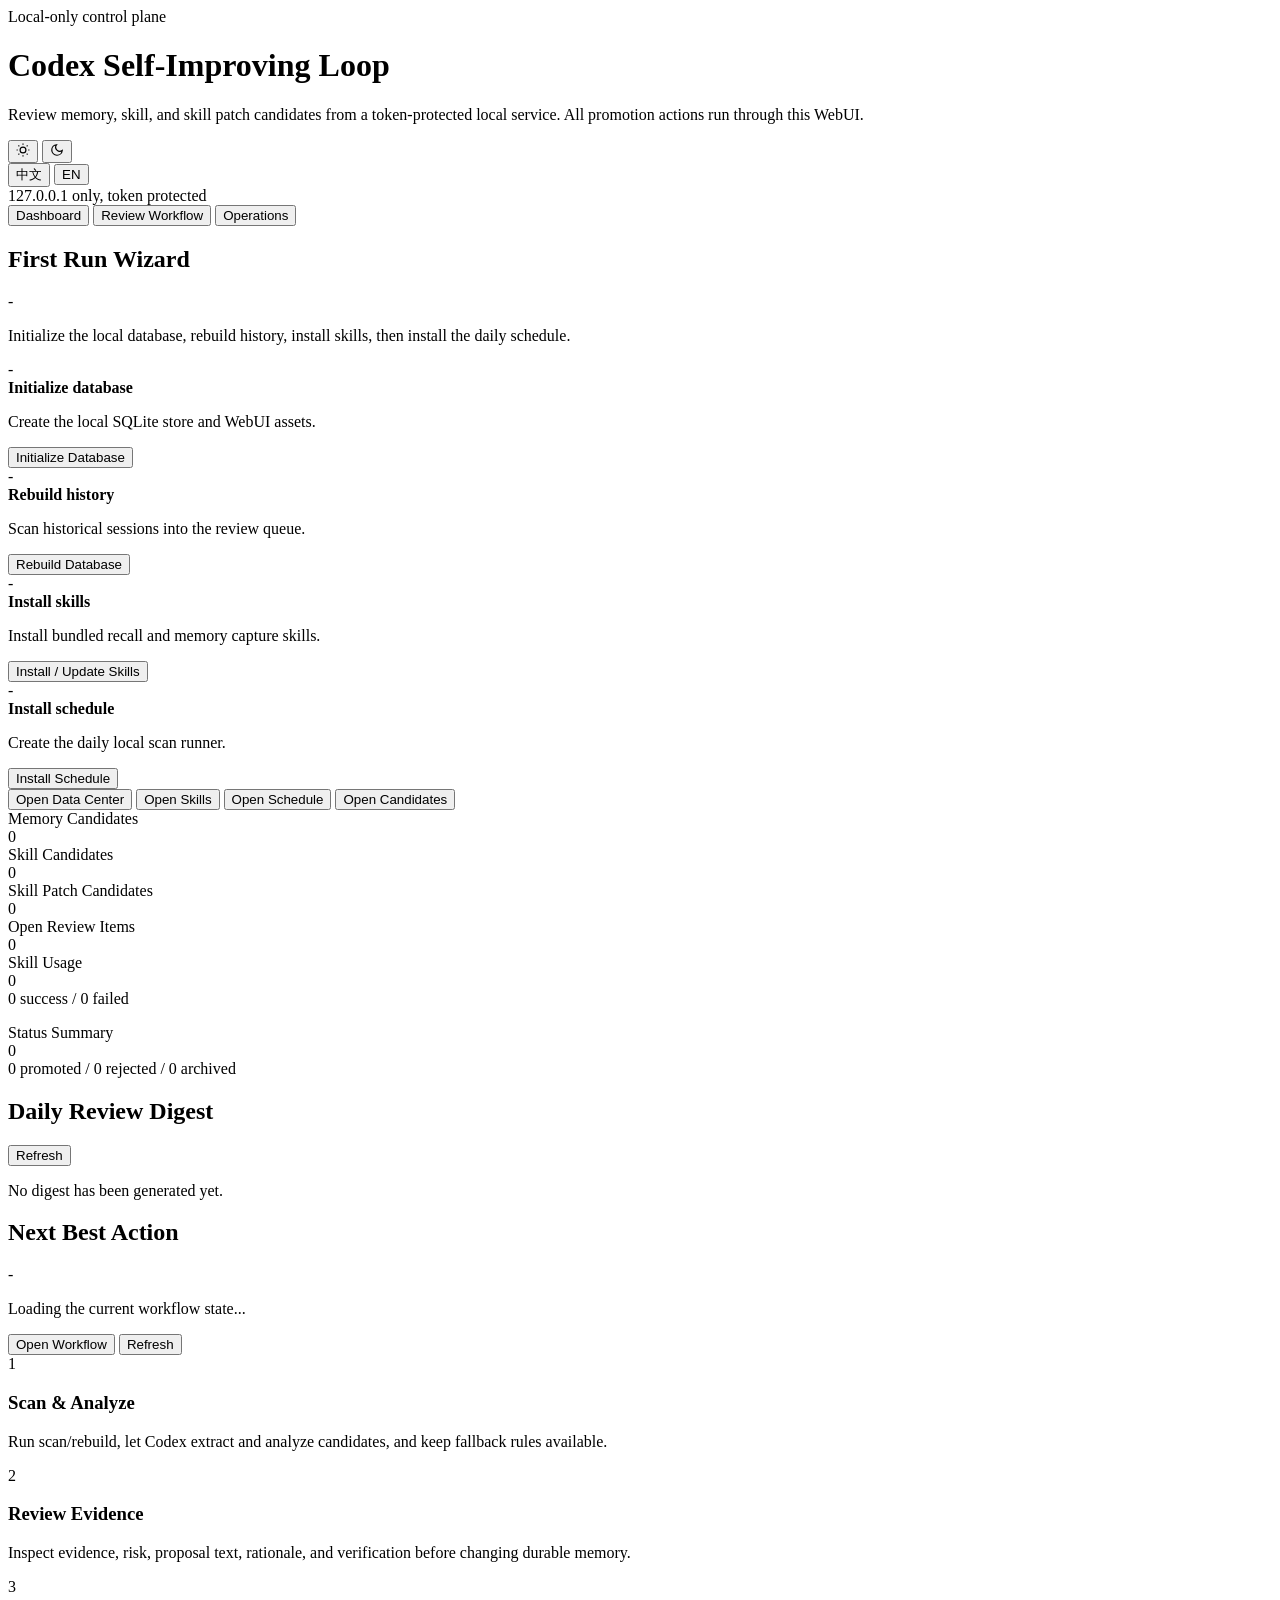
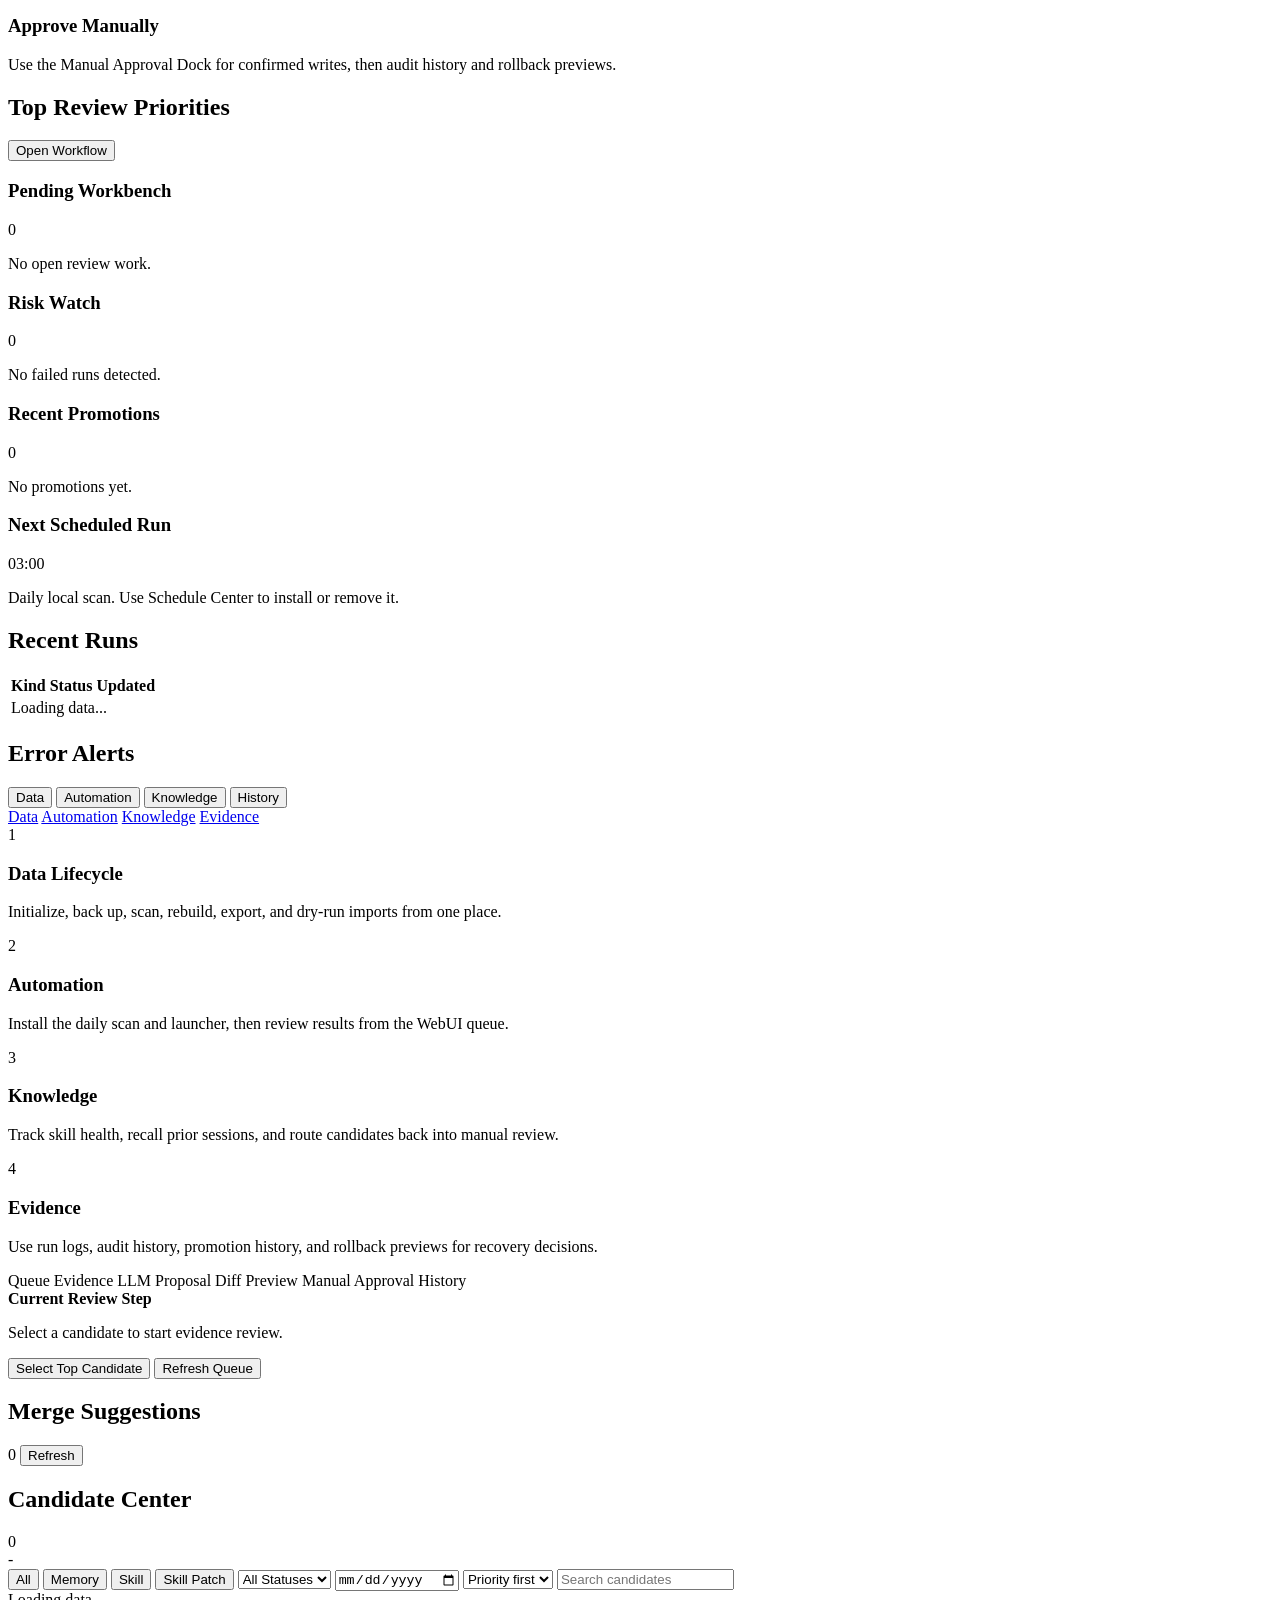
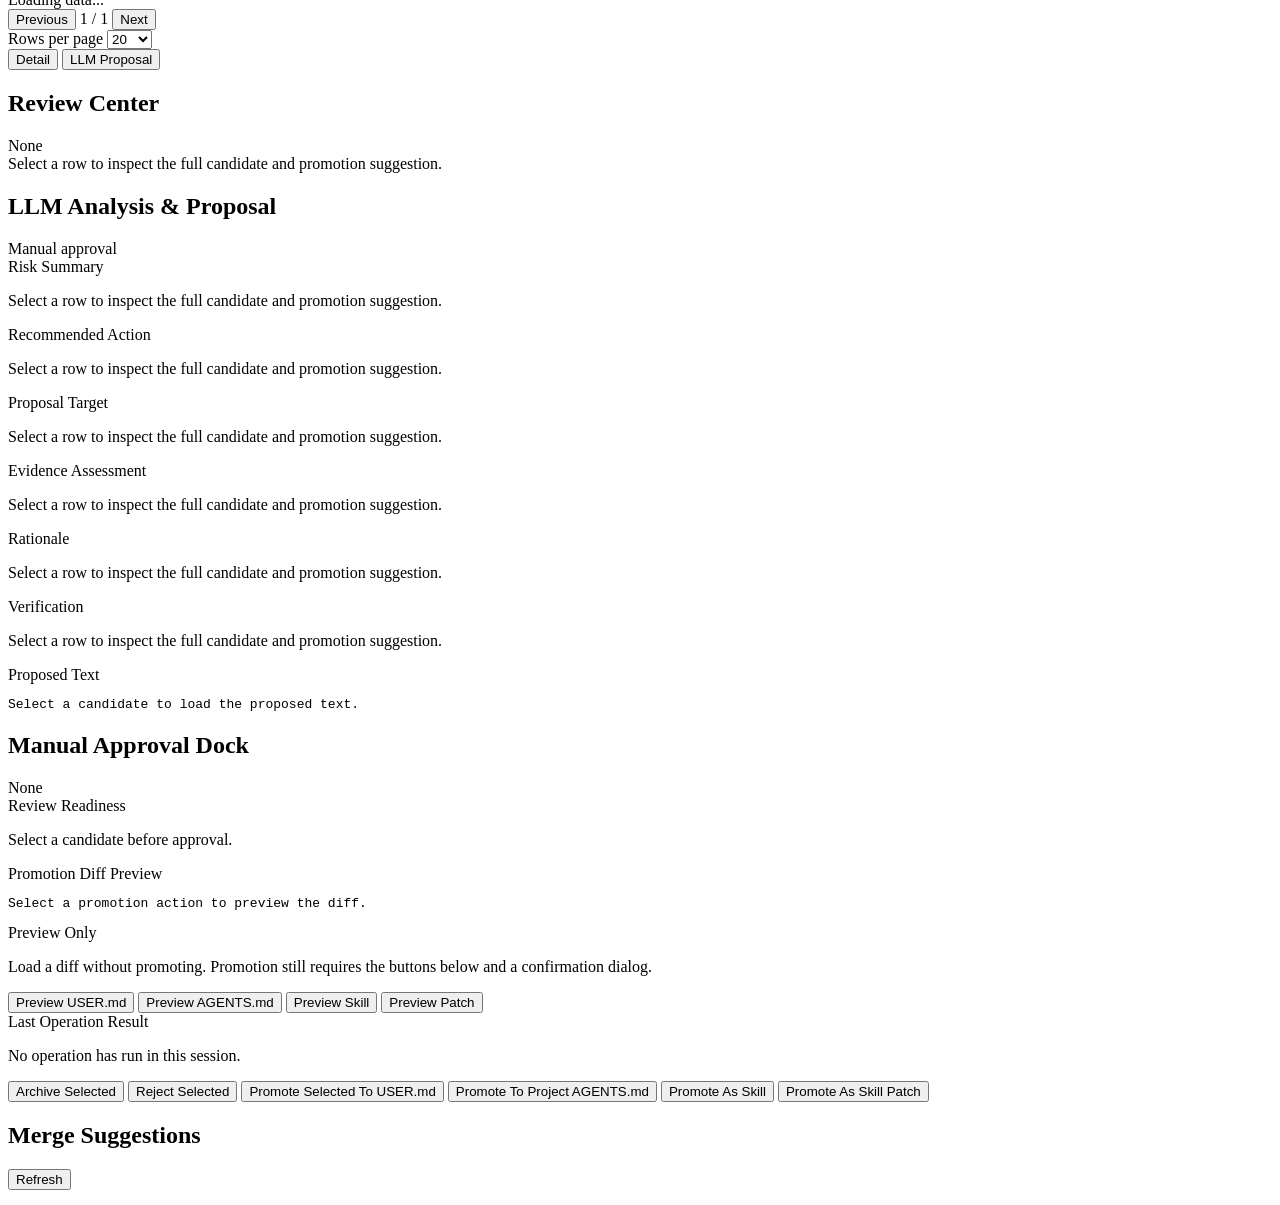
==== commit 4f53cf28: "feat: Implement first-run setup checklist and confirmation modal - Added a setup checklist in the in" ====
--- a/src/codex_sil/web/index.html
+++ b/src/codex_sil/web/index.html
@@ -49,6 +49,40 @@
           </div>
           <div class="panel-body">
             <p class="panel-description" id="setupWizardCopy" data-i18n="setupWizardDesc">Initialize the local database, rebuild history, install skills, then install the daily schedule.</p>
+            <div class="setup-checklist" id="setupChecklist" aria-label="First run checklist">
+              <article class="setup-check-item" data-setup-step="database">
+                <span class="setup-check-status" id="setupCheckDatabase">-</span>
+                <div>
+                  <strong data-i18n="setupCheckDatabaseTitle">Initialize database</strong>
+                  <p class="task-copy" data-i18n="setupCheckDatabaseCopy">Create the local SQLite store and WebUI assets.</p>
+                </div>
+                <button class="operation-secondary" id="setupActionInit" type="button" data-action data-i18n="initializeData">Initialize Database</button>
+              </article>
+              <article class="setup-check-item" data-setup-step="history">
+                <span class="setup-check-status" id="setupCheckHistory">-</span>
+                <div>
+                  <strong data-i18n="setupCheckHistoryTitle">Rebuild history</strong>
+                  <p class="task-copy" data-i18n="setupCheckHistoryCopy">Scan historical sessions into the review queue.</p>
+                </div>
+                <button class="operation-danger" id="setupActionRebuild" type="button" data-action data-i18n="rebuildDatabase">Rebuild Database</button>
+              </article>
+              <article class="setup-check-item" data-setup-step="skills">
+                <span class="setup-check-status" id="setupCheckSkills">-</span>
+                <div>
+                  <strong data-i18n="setupCheckSkillsTitle">Install skills</strong>
+                  <p class="task-copy" data-i18n="setupCheckSkillsCopy">Install bundled recall and memory capture skills.</p>
+                </div>
+                <button class="operation-secondary" id="setupActionSkills" type="button" data-action data-i18n="installSkills">Install / Update Skills</button>
+              </article>
+              <article class="setup-check-item" data-setup-step="schedule">
+                <span class="setup-check-status" id="setupCheckSchedule">-</span>
+                <div>
+                  <strong data-i18n="setupCheckScheduleTitle">Install schedule</strong>
+                  <p class="task-copy" data-i18n="setupCheckScheduleCopy">Create the daily local scan runner.</p>
+                </div>
+                <button class="operation-secondary" id="setupActionSchedule" type="button" data-action data-i18n="installSchedule">Install Schedule</button>
+              </article>
+            </div>
             <div class="toolbar">
               <button class="secondary" data-nav-jump="operations" data-i18n="openDataCenter">Open Data Center</button>
               <button class="secondary" data-nav-jump="operations" data-i18n="openSkillManagement">Open Skills</button>
@@ -213,7 +247,7 @@
           <a href="#operationsKnowledge" data-i18n="operationsIndexKnowledge">Knowledge</a>
           <a href="#operationsEvidence" data-i18n="operationsIndexEvidence">Evidence</a>
         </section>
-        <section class="operations-lifecycle-map operations-section" id="operationsLifecycleMap" aria-label="Operations lifecycle">
+        <section class="operations-lifecycle-map operations-section" id="operationsLifecycleMap" data-ops-section="data" aria-label="Operations lifecycle">
           <article>
             <span class="step-number">1</span>
             <div>
@@ -243,10 +277,11 @@
             </div>
           </article>
         </section>
-      </section>
-
-      <section class="view-panel" data-view="operations">
-        <section class="panel recovery-queue operations-section" id="operationsRecoveryQueue">
+        <div id="operationsDynamicSections"></div>
+      </section>
+
+      <section class="operations-template-fragment" hidden>
+        <section class="panel recovery-queue operations-section" id="operationsRecoveryQueue" data-ops-section="data,recovery">
           <div class="panel-header">
             <h2 data-i18n="operationsRecoveryTitle">Recovery Queue</h2>
             <span class="tag review" id="recoveryQueueCount">0</span>
@@ -258,8 +293,8 @@
         </section>
       </section>
 
-      <section class="view-panel" data-view="operations">
-        <section class="panel data-panel operations-console operations-section" id="operationsConsole">
+      <section class="operations-template-fragment" hidden>
+        <section class="panel data-panel operations-console operations-section" id="operationsConsole" data-ops-section="data">
           <div class="operations-anchor" id="operationsData"></div>
           <div class="panel-header">
             <h2 data-i18n="dataCenter">Data Center</h2>
@@ -271,10 +306,10 @@
                 <h3 data-i18n="safeOperationsTitle">Safe Operations</h3>
                 <p class="task-copy" data-i18n="safeOperationsDesc">Refresh, initialize, back up, or scan without clearing existing review queues.</p>
                 <div class="toolbar">
-                  <button id="refreshButton" data-action data-i18n="refresh">Refresh</button>
-                  <button id="initializeData" data-action data-i18n="initializeData">Initialize Database</button>
-                  <button class="secondary" id="backupDatabase" data-action data-i18n="backupDatabase">Backup Database</button>
-                  <button class="secondary" id="scanButton" data-action data-i18n="scanOnce">Scan Once</button>
+                  <button class="secondary operation-quiet" id="refreshButton" data-action data-i18n="refresh">Refresh</button>
+                  <button class="operation-secondary" id="initializeData" data-action data-i18n="initializeData">Initialize Database</button>
+                  <button class="secondary operation-quiet" id="backupDatabase" data-action data-i18n="backupDatabase">Backup Database</button>
+                  <button class="operation-secondary" id="scanButton" data-action data-i18n="scanOnce">Scan Once</button>
                   <button id="scanAndAnalyzeButton" data-action data-i18n="scanAndAnalyze">Scan &amp; Analyze</button>
                 </div>
               </section>
@@ -282,21 +317,21 @@
                 <h3 data-i18n="dangerOperationsTitle">Dangerous Operations</h3>
                 <p class="task-copy" data-i18n="dangerOperationsDesc">Rebuild clears active SQLite tables after creating a backup, then rescans history.</p>
                 <div class="toolbar">
-                  <button class="secondary" id="rebuildButton" data-action data-i18n="rebuildDatabase">Rebuild Database</button>
+                  <button class="operation-danger" id="rebuildButton" data-action data-i18n="rebuildDatabase">Rebuild Database</button>
                 </div>
               </section>
               <section class="operation-card export-operation-zone" id="exportOperationZone">
                 <h3 data-i18n="exportOperationsTitle">Export Operations</h3>
                 <p class="task-copy" data-i18n="exportOperationsDesc">Create review files or a migration bundle from current data without changing candidate status.</p>
                 <div class="toolbar">
-                  <button class="secondary" id="exportDigest" data-action data-i18n="exportDigest">Export Digest</button>
-                  <button class="secondary" id="exportCandidates" data-action data-i18n="exportCandidates">Export Candidates</button>
-                  <button class="secondary" id="exportBundle" data-action data-i18n="exportBundle">Export Bundle</button>
+                  <button class="secondary operation-quiet" id="exportDigest" data-action data-i18n="exportDigest">Export Digest</button>
+                  <button class="secondary operation-quiet" id="exportCandidates" data-action data-i18n="exportCandidates">Export Candidates</button>
+                  <button class="secondary operation-quiet" id="exportBundle" data-action data-i18n="exportBundle">Export Bundle</button>
                 </div>
                 <label class="detail-label" for="importPreviewPath" data-i18n="importPreviewLabel">Import Bundle Preview Path</label>
                 <input class="search-input" id="importPreviewPath" type="text" data-i18n-placeholder="importPreviewPlaceholder" placeholder="Paste bundle .zip path for dry-run preview">
                 <div class="toolbar">
-                  <button class="secondary" id="importPreview" data-action data-i18n="importPreview">Import Preview</button>
+                  <button class="secondary operation-quiet" id="importPreview" data-action data-i18n="importPreview">Import Preview</button>
                 </div>
                 <pre class="diff-preview" id="importPreviewResult"></pre>
               </section>
@@ -543,13 +578,13 @@
               <div class="detail-label" data-i18n="operationResultTitle">Last Operation Result</div>
               <p class="task-copy" id="operationResultCopy" data-i18n="operationResultIdle">No operation has run in this session.</p>
             </section>
-            <div class="toolbar">
-              <button class="secondary" id="archiveSelected" data-action data-i18n="archiveSelected">Archive Selected</button>
-              <button class="secondary" id="rejectSelected" data-action data-i18n="rejectSelected">Reject Selected</button>
-              <button id="promoteSelected" data-action data-i18n="promoteUser">Promote Selected To USER.md</button>
-              <button id="promoteAgents" data-action data-i18n="promoteAgents">Promote To Project AGENTS.md</button>
-              <button id="promoteSkill" data-action data-i18n="promoteSkill">Promote As Skill</button>
-              <button id="promotePatch" data-action data-i18n="promotePatch">Promote As Skill Patch</button>
+            <div class="toolbar dock-actions">
+              <button class="secondary operation-quiet" id="archiveSelected" data-action data-i18n="archiveSelected">Archive Selected</button>
+              <button class="operation-danger" id="rejectSelected" data-action data-i18n="rejectSelected">Reject Selected</button>
+              <button class="operation-danger" id="promoteSelected" data-action data-i18n="promoteUser">Promote Selected To USER.md</button>
+              <button class="operation-danger" id="promoteAgents" data-action data-i18n="promoteAgents">Promote To Project AGENTS.md</button>
+              <button class="operation-danger" id="promoteSkill" data-action data-i18n="promoteSkill">Promote As Skill</button>
+              <button class="operation-danger" id="promotePatch" data-action data-i18n="promotePatch">Promote As Skill Patch</button>
             </div>
           </div>
         </aside>
@@ -565,8 +600,8 @@
         </section>
       </section>
 
-      <section class="view-panel" data-view="operations">
-        <section class="panel operations-section">
+      <section class="operations-template-fragment" hidden>
+        <section class="panel operations-section" data-ops-section="history">
           <div class="panel-header">
             <h2 data-i18n="promotionCenter">Promotion Center</h2>
           </div>
@@ -576,8 +611,8 @@
         </section>
       </section>
 
-      <section class="view-panel" data-view="operations">
-        <section class="panel operations-section">
+      <section class="operations-template-fragment" hidden>
+        <section class="panel operations-section" data-ops-section="knowledge">
           <div class="operations-anchor" id="operationsKnowledge"></div>
           <div class="panel-header">
             <h2 data-i18n="skillManagement">Skill Management</h2>
@@ -585,7 +620,8 @@
           <div class="panel-body">
             <p class="panel-description" data-i18n="skillManagementDesc">Install local skills, inspect usage telemetry, and review skill patch candidates from the candidate queue.</p>
             <div class="toolbar">
-              <button id="installSkills" data-action data-i18n="installSkills">Install / Update Skills</button>
+              <button class="operation-secondary" id="installSkills" data-action data-i18n="installSkills">Install / Update Skills</button>
+              <button class="secondary operation-quiet" id="installUserTemplate" data-action data-i18n="installUserTemplate">Initialize USER.md Template</button>
             </div>
             <section class="skill-health-panel" id="skillHealthPanel">
               <h3 data-i18n="skillHealthTitle">Skill Health</h3>
@@ -611,8 +647,8 @@
         </section>
       </section>
 
-      <section class="view-panel" data-view="operations">
-        <section class="panel schedule-panel operations-section">
+      <section class="operations-template-fragment" hidden>
+        <section class="panel schedule-panel operations-section" data-ops-section="automation">
           <div class="operations-anchor" id="operationsAutomation"></div>
           <div class="panel-header">
             <h2 data-i18n="scheduleCenter">Schedule Center</h2>
@@ -638,17 +674,17 @@
               </article>
             </section>
             <div class="toolbar" id="scheduleActionZone">
-              <button id="installSchedule" data-action data-i18n="installSchedule">Install Schedule</button>
-              <button class="secondary" id="uninstallSchedule" data-action data-i18n="uninstallSchedule">Uninstall Schedule</button>
-              <button id="installShortcut" data-action data-i18n="installShortcut">Install Desktop Shortcut</button>
-              <button class="secondary" id="uninstallShortcut" data-action data-i18n="uninstallShortcut">Uninstall Desktop Shortcut</button>
-            </div>
-          </div>
-        </section>
-      </section>
-
-      <section class="view-panel" data-view="operations">
-        <section class="run-workspace operations-section" id="runWorkspace">
+              <button class="operation-secondary" id="installSchedule" data-action data-i18n="installSchedule">Install Schedule</button>
+              <button class="secondary operation-quiet" id="uninstallSchedule" data-action data-i18n="uninstallSchedule">Uninstall Schedule</button>
+              <button class="operation-secondary" id="installShortcut" data-action data-i18n="installShortcut">Install Desktop Shortcut</button>
+              <button class="secondary operation-quiet" id="uninstallShortcut" data-action data-i18n="uninstallShortcut">Uninstall Desktop Shortcut</button>
+            </div>
+          </div>
+        </section>
+      </section>
+
+      <section class="operations-template-fragment" hidden>
+        <section class="run-workspace operations-section" id="runWorkspace" data-ops-section="history">
           <section class="panel" id="runListPanel">
             <div class="panel-header">
               <h2 data-i18n="runLogs">Run Logs</h2>
@@ -693,8 +729,8 @@
         </section>
       </section>
 
-      <section class="view-panel" data-view="operations">
-        <section class="panel recall-workbench operations-section" id="recallWorkbench">
+      <section class="operations-template-fragment" hidden>
+        <section class="panel recall-workbench operations-section" id="recallWorkbench" data-ops-section="knowledge">
           <div class="panel-header">
             <h2 data-i18n="recallTitle">Cross-Session Recall</h2>
           </div>
@@ -720,12 +756,12 @@
         </section>
       </section>
 
-      <section class="view-panel" data-view="operations">
-        <section class="panel audit-recovery-panel operations-section" id="auditRecoveryPanel">
+      <section class="operations-template-fragment" hidden>
+        <section class="panel audit-recovery-panel operations-section" id="auditRecoveryPanel" data-ops-section="history">
           <div class="operations-anchor" id="operationsEvidence"></div>
           <div class="panel-header">
             <h2 data-i18n="auditCenter">Audit Center</h2>
-            <button class="secondary" type="button" id="refreshAudit" data-i18n="refresh">Refresh</button>
+            <button class="secondary operation-quiet" type="button" id="refreshAudit" data-i18n="refresh">Refresh</button>
           </div>
           <div class="module-toolbar" id="auditFilterBar">
             <input class="search-input" id="auditSearch" type="search" data-i18n-placeholder="auditSearchPlaceholder" placeholder="Filter audit actions">
@@ -752,12 +788,12 @@
         </section>
       </section>
 
-      <section class="view-panel" data-view="operations">
+      <section class="operations-template-fragment" hidden>
         <section class="module-grid">
-          <section class="panel" id="promotionHistoryPanel">
+          <section class="panel" id="promotionHistoryPanel" data-ops-section="history">
             <div class="panel-header">
               <h2 data-i18n="promotionHistory">Promotion History</h2>
-              <button class="secondary" type="button" id="refreshPromotions" data-i18n="refresh">Refresh</button>
+              <button class="secondary operation-quiet" type="button" id="refreshPromotions" data-i18n="refresh">Refresh</button>
             </div>
             <div class="table-wrap">
               <table>
@@ -792,17 +828,17 @@
             </div>
             <div class="panel-body change-summary" id="targetChangeSummary"></div>
             <div class="toolbar">
-              <button class="secondary" type="button" id="copyRollback" data-i18n="copyRollback">Copy Rollback Command</button>
+              <button class="secondary operation-quiet" type="button" id="copyRollback" data-i18n="copyRollback">Copy Rollback Command</button>
             </div>
           </section>
         </section>
       </section>
 
-      <section class="view-panel" data-view="operations">
-        <section class="panel">
+      <section class="operations-template-fragment" hidden>
+        <section class="panel" id="reviewHistoryPanel" data-ops-section="history">
           <div class="panel-header">
             <h2 data-i18n="reviewHistory">Review History</h2>
-            <button class="secondary" type="button" id="refreshReviews" data-i18n="refresh">Refresh</button>
+            <button class="secondary operation-quiet" type="button" id="refreshReviews" data-i18n="refresh">Refresh</button>
           </div>
           <div class="module-toolbar" id="reviewHistoryFilters">
             <select class="filter-select" id="reviewHistoryStatusFilter" aria-label="Review history status">
@@ -835,16 +871,16 @@
         </section>
       </section>
 
-      <section class="view-panel" data-view="operations">
-        <section class="panel">
+      <section class="operations-template-fragment" hidden>
+        <section class="panel" id="doctorPanel" data-ops-section="data">
           <div class="panel-header">
             <h2 data-i18n="doctorTitle">Doctor</h2>
           </div>
           <div class="panel-body">
             <section class="doctor-health-grid" id="doctorHealthGrid"></section>
             <div class="toolbar" id="doctorFixActions">
-              <button class="secondary" type="button" id="doctorRefresh" data-i18n="refresh">Refresh</button>
-              <button class="secondary" type="button" id="doctorOpenData" data-i18n="openDataCenter">Open Data Center</button>
+              <button class="secondary operation-quiet" type="button" id="doctorRefresh" data-i18n="refresh">Refresh</button>
+              <button class="secondary operation-quiet" type="button" id="doctorOpenData" data-i18n="openDataCenter">Open Data Center</button>
             </div>
           </div>
           <div class="table-wrap">
@@ -865,6 +901,21 @@
     </div>
   </main>
 
+  <div class="confirm-modal" id="confirmModal" hidden role="dialog" aria-modal="true" aria-labelledby="confirmModalTitle">
+    <div class="confirm-backdrop" id="confirmModalBackdrop"></div>
+    <section class="confirm-dialog" tabindex="-1">
+      <div class="panel-header">
+        <h2 id="confirmModalTitle" data-i18n="confirmModalTitle">Confirm Operation</h2>
+        <span class="tag review" id="confirmModalTone" data-i18n="manualApprovalRequired">Manual approval</span>
+      </div>
+      <div class="panel-body confirm-modal-body" id="confirmModalBody"></div>
+      <div class="toolbar confirm-modal-actions">
+        <button class="secondary operation-quiet" id="confirmModalCancel" type="button" data-i18n="confirmModalCancel">Cancel</button>
+        <button class="operation-danger" id="confirmModalConfirm" type="button" data-i18n="confirmModalConfirm">Confirm</button>
+      </div>
+    </section>
+  </div>
+
   <div class="toast" id="statusToast" role="status" aria-live="polite"></div>
 
   <script src="/app.js"></script>
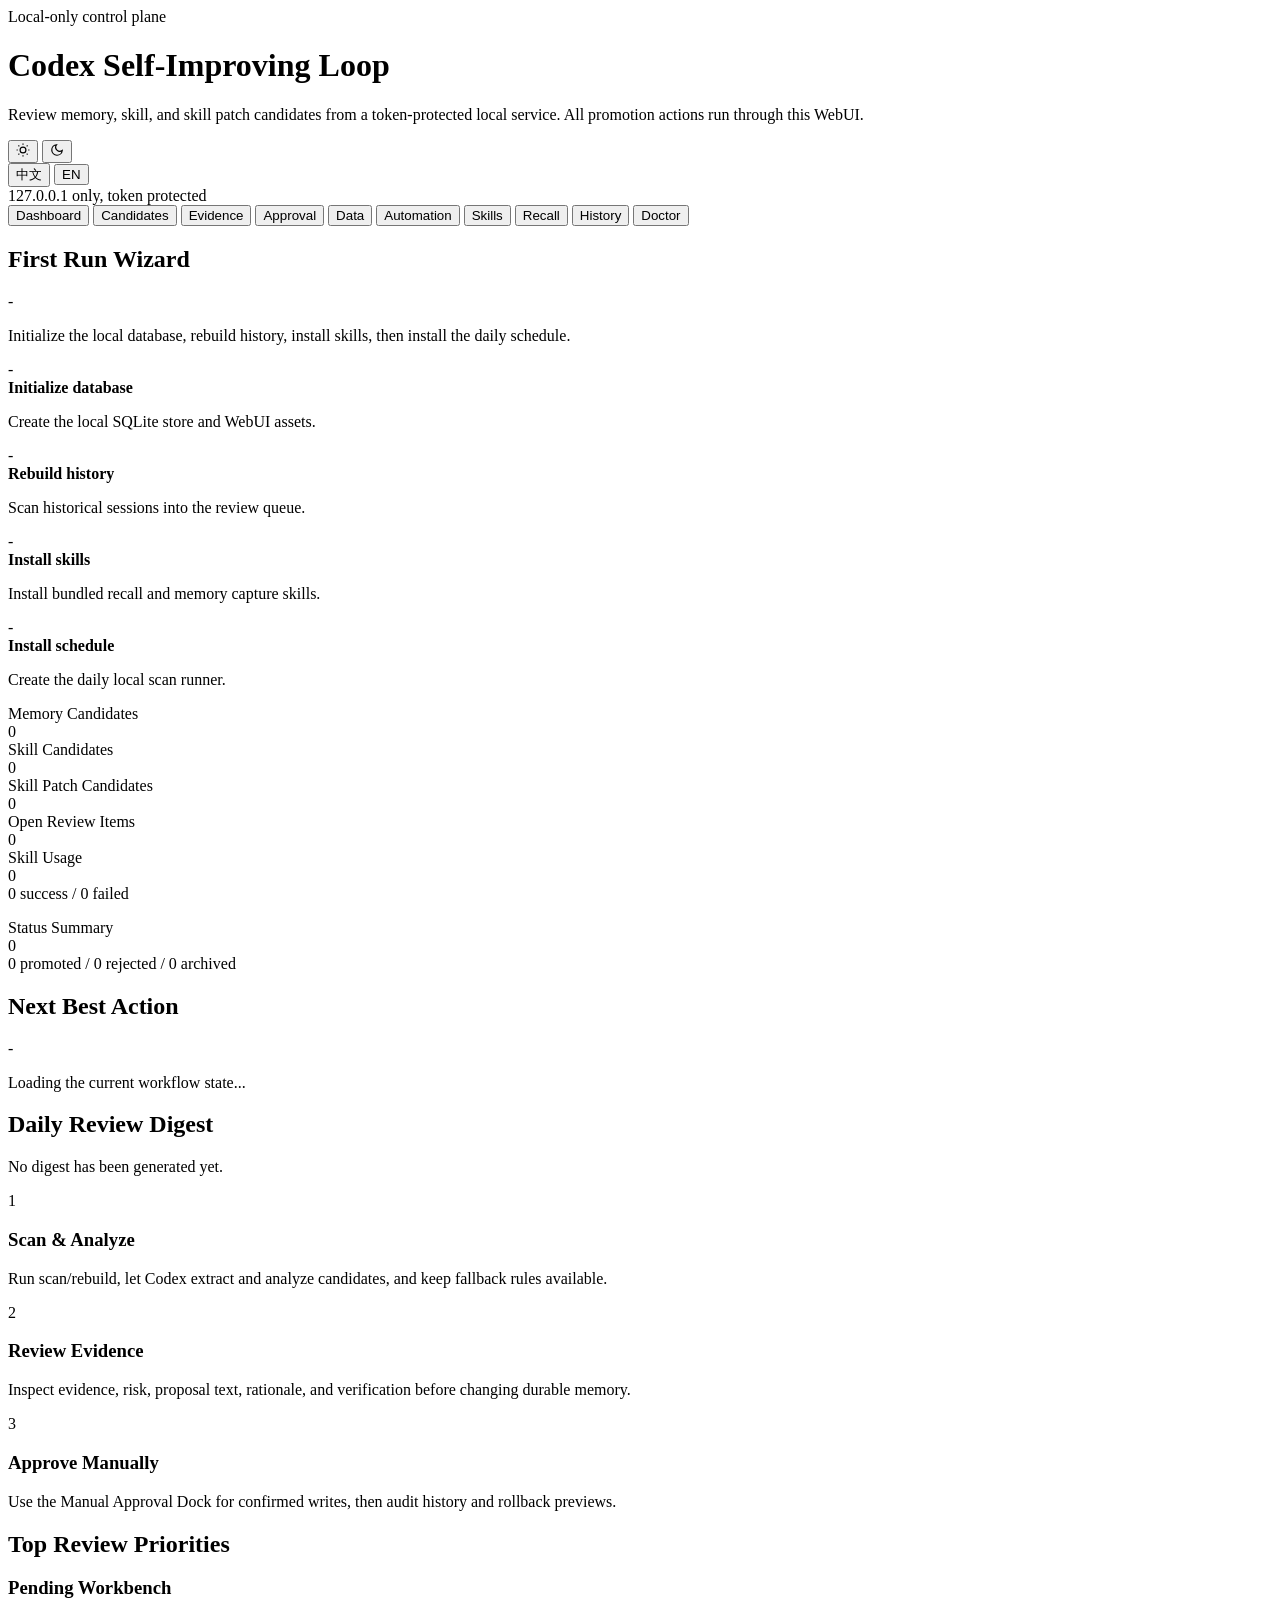
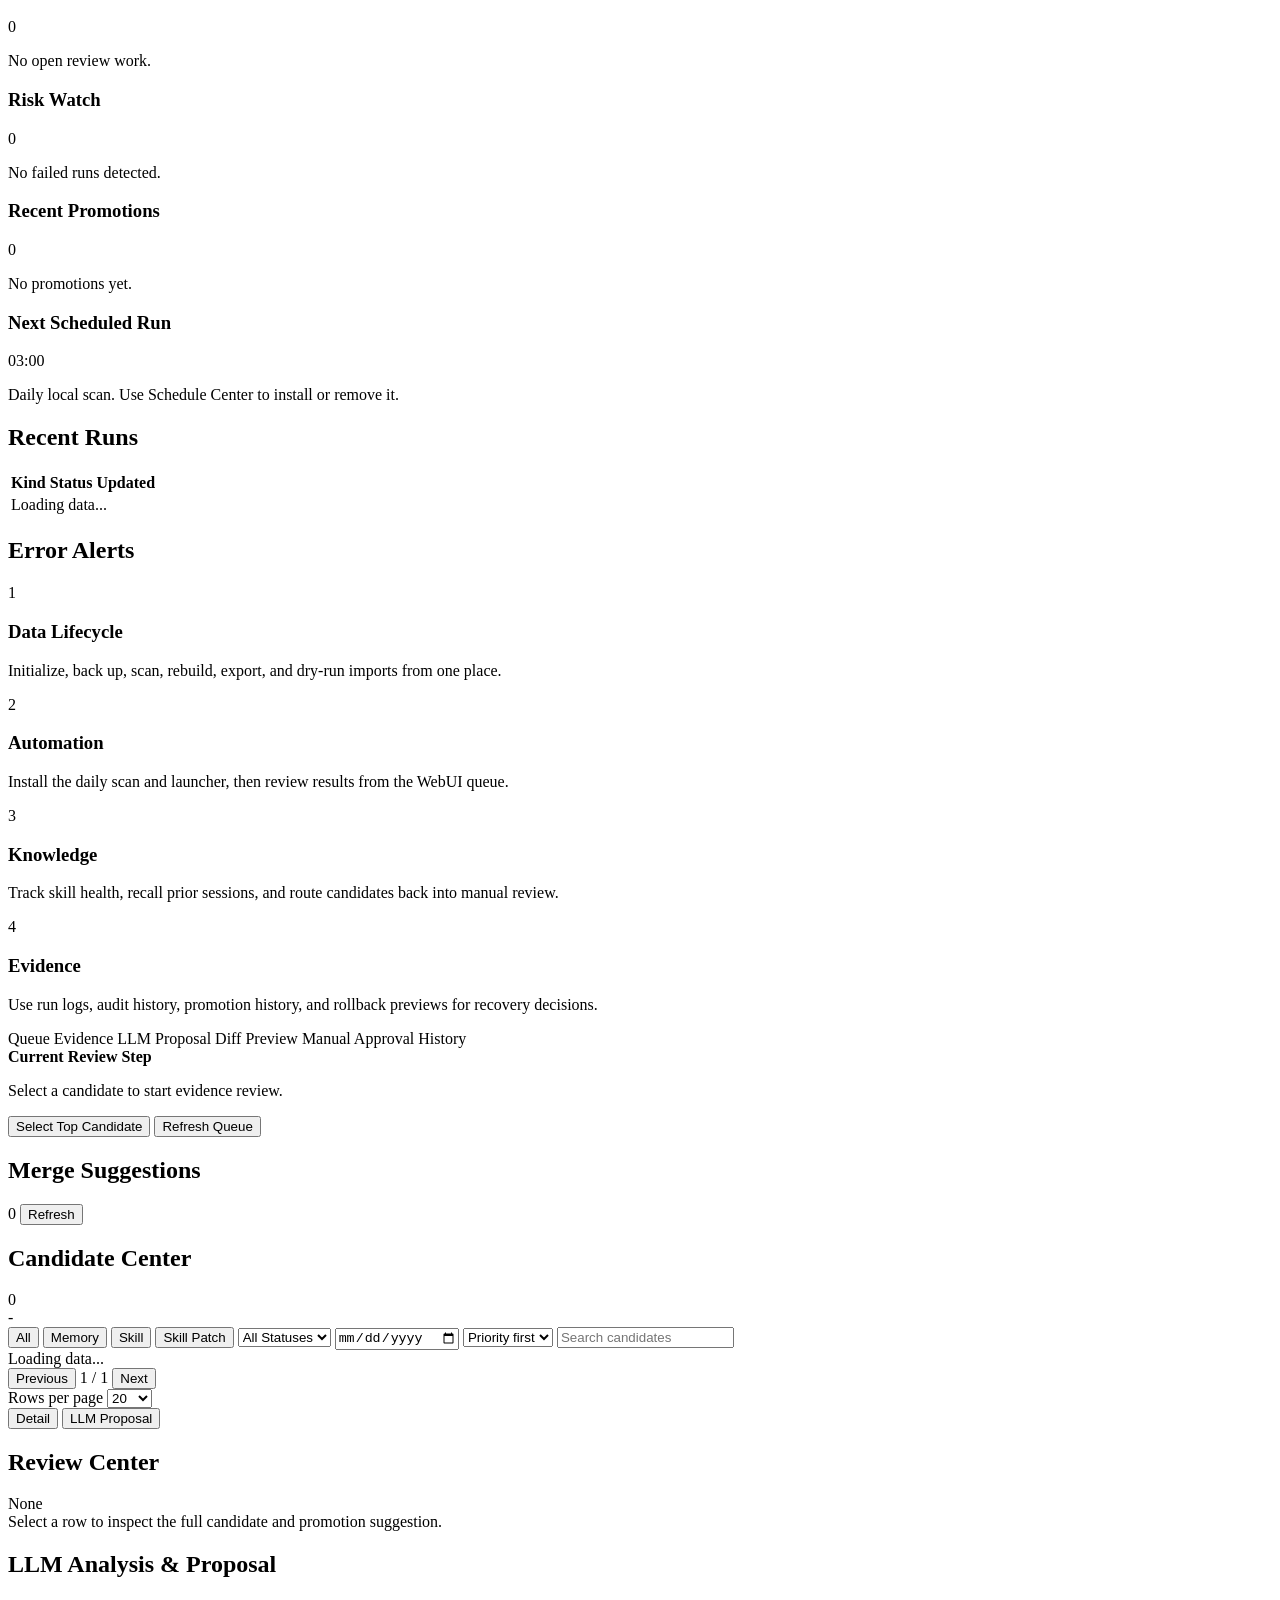
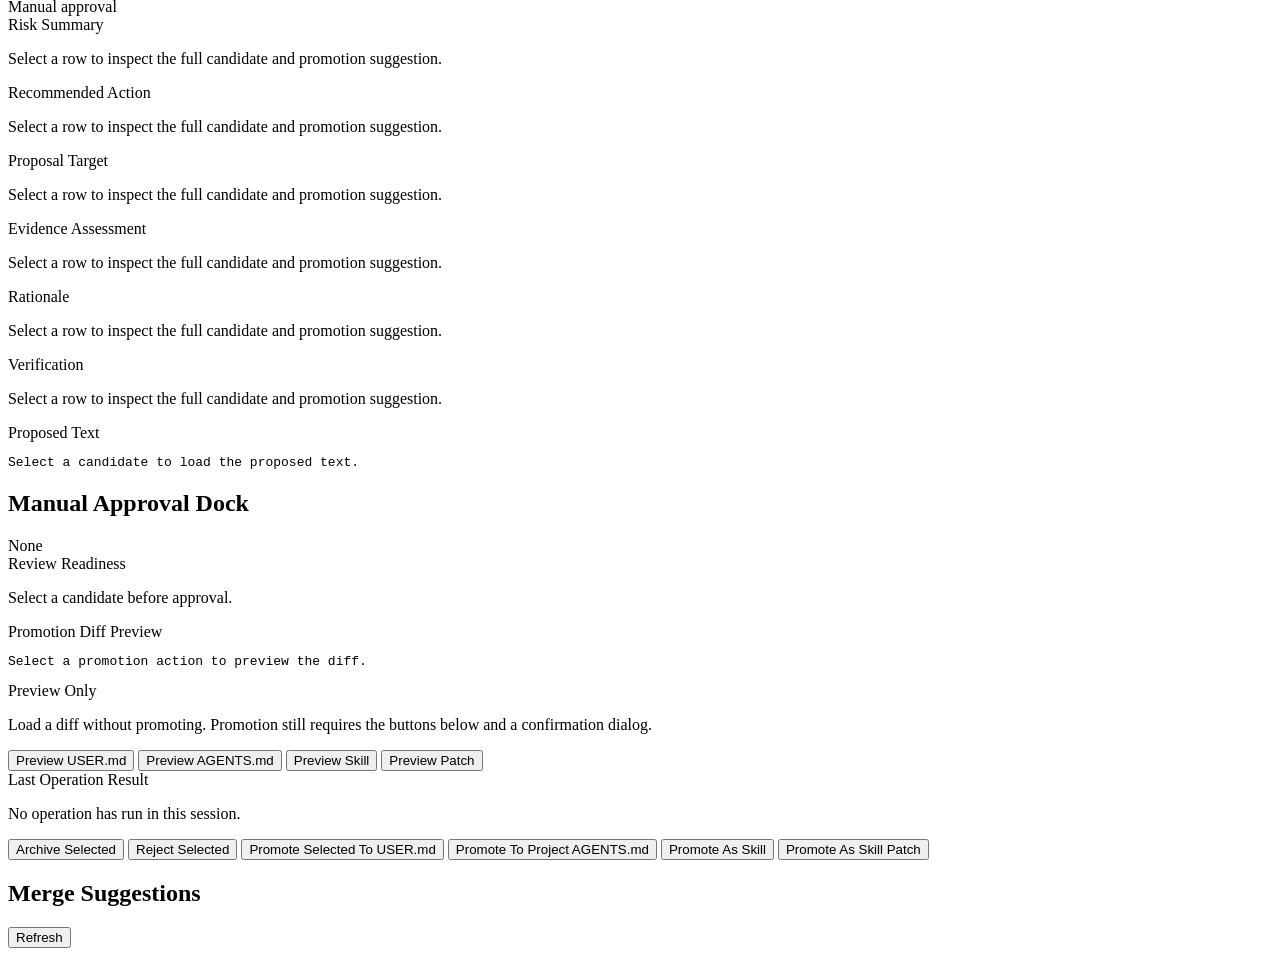
==== commit 44d210f7: "Refactor navigation and dashboard components; update styles for improved layout and accessibility - " ====
--- a/src/codex_sil/web/index.html
+++ b/src/codex_sil/web/index.html
@@ -36,8 +36,15 @@
   <main class="app-shell" id="appShell">
     <nav class="side-nav" id="sideNav" aria-label="Workspace sections">
       <button class="nav-button active" id="tab-dashboard" type="button" data-nav="dashboard" data-i18n="navDashboard">Dashboard</button>
-      <button class="nav-button" id="tab-workflow" type="button" data-nav="workflow" data-i18n="navWorkflow">Review Workflow</button>
-      <button class="nav-button" id="tab-operations" type="button" data-nav="operations" data-i18n="navOperations">Operations</button>
+      <button class="nav-button" id="tab-workflow" type="button" data-nav="workflow" data-i18n="navCandidates">Candidates</button>
+      <button class="nav-button" type="button" data-nav="evidence" data-i18n="navEvidence">Evidence</button>
+      <button class="nav-button" type="button" data-nav="approval" data-i18n="navApproval">Approval</button>
+      <button class="nav-button" id="tab-operations" type="button" data-nav="data" data-i18n="navData">Data</button>
+      <button class="nav-button" type="button" data-nav="automation" data-i18n="navAutomation">Automation</button>
+      <button class="nav-button" type="button" data-nav="skills" data-i18n="navSkills">Skills</button>
+      <button class="nav-button" type="button" data-nav="recall" data-i18n="navRecall">Recall</button>
+      <button class="nav-button" type="button" data-nav="history" data-i18n="navHistory">History</button>
+      <button class="nav-button" type="button" data-nav="doctor" data-i18n="navDoctor">Doctor</button>
     </nav>
 
     <div class="view-stack">
@@ -56,7 +63,6 @@
                   <strong data-i18n="setupCheckDatabaseTitle">Initialize database</strong>
                   <p class="task-copy" data-i18n="setupCheckDatabaseCopy">Create the local SQLite store and WebUI assets.</p>
                 </div>
-                <button class="operation-secondary" id="setupActionInit" type="button" data-action data-i18n="initializeData">Initialize Database</button>
               </article>
               <article class="setup-check-item" data-setup-step="history">
                 <span class="setup-check-status" id="setupCheckHistory">-</span>
@@ -64,7 +70,6 @@
                   <strong data-i18n="setupCheckHistoryTitle">Rebuild history</strong>
                   <p class="task-copy" data-i18n="setupCheckHistoryCopy">Scan historical sessions into the review queue.</p>
                 </div>
-                <button class="operation-danger" id="setupActionRebuild" type="button" data-action data-i18n="rebuildDatabase">Rebuild Database</button>
               </article>
               <article class="setup-check-item" data-setup-step="skills">
                 <span class="setup-check-status" id="setupCheckSkills">-</span>
@@ -72,7 +77,6 @@
                   <strong data-i18n="setupCheckSkillsTitle">Install skills</strong>
                   <p class="task-copy" data-i18n="setupCheckSkillsCopy">Install bundled recall and memory capture skills.</p>
                 </div>
-                <button class="operation-secondary" id="setupActionSkills" type="button" data-action data-i18n="installSkills">Install / Update Skills</button>
               </article>
               <article class="setup-check-item" data-setup-step="schedule">
                 <span class="setup-check-status" id="setupCheckSchedule">-</span>
@@ -80,14 +84,7 @@
                   <strong data-i18n="setupCheckScheduleTitle">Install schedule</strong>
                   <p class="task-copy" data-i18n="setupCheckScheduleCopy">Create the daily local scan runner.</p>
                 </div>
-                <button class="operation-secondary" id="setupActionSchedule" type="button" data-action data-i18n="installSchedule">Install Schedule</button>
-              </article>
-            </div>
-            <div class="toolbar">
-              <button class="secondary" data-nav-jump="operations" data-i18n="openDataCenter">Open Data Center</button>
-              <button class="secondary" data-nav-jump="operations" data-i18n="openSkillManagement">Open Skills</button>
-              <button class="secondary" data-nav-jump="operations" data-i18n="openScheduleCenter">Open Schedule</button>
-              <button data-nav-jump="workflow" data-i18n="openCandidates">Open Candidates</button>
+              </article>
             </div>
           </div>
         </section>
@@ -122,62 +119,60 @@
           </div>
         </section>
 
-        <section class="panel daily-digest-panel" id="dailyDigestPanel">
-          <div class="panel-header">
-            <h2 data-i18n="dailyDigestTitle">Daily Review Digest</h2>
-            <button class="secondary" id="refreshDigest" type="button" data-i18n="refresh">Refresh</button>
-          </div>
-          <div class="panel-body">
-            <p class="panel-description" id="dailyDigestCopy" data-i18n="dailyDigestEmpty">No digest has been generated yet.</p>
-            <div class="digest-grid" id="dailyDigestMetrics"></div>
-          </div>
-        </section>
-
-        <section class="panel next-action-panel" id="dashboardNextActionPanel">
-          <div class="panel-header">
-            <h2 data-i18n="dashboardNextActionTitle">Next Best Action</h2>
-            <span class="tag status" id="dashboardNextActionBadge">-</span>
-          </div>
-          <div class="panel-body next-action-body">
-            <p class="panel-description" id="dashboardNextActionCopy" data-i18n="dashboardNextActionLoading">Loading the current workflow state...</p>
-            <div class="toolbar">
-              <button id="dashboardPrimaryAction" type="button" data-action data-i18n="dashboardActionOpenWorkflow">Open Workflow</button>
-              <button class="secondary" id="dashboardSecondaryAction" type="button" data-action data-i18n="dashboardActionRefresh">Refresh</button>
-            </div>
-          </div>
-        </section>
-
         <section class="home-workbench command-center" id="dailyCommandCenter">
-          <section class="workflow-map" id="workflowMap" aria-label="Self-improvement workflow">
-            <article class="workflow-map-step">
-              <span class="step-number">1</span>
-              <div>
-                <h3 data-i18n="workflowMapScanTitle">Scan & Analyze</h3>
-                <p class="task-copy" data-i18n="workflowMapScanCopy">Run scan/rebuild, let Codex extract and analyze candidates, and keep fallback rules available.</p>
-              </div>
-            </article>
-            <article class="workflow-map-step">
-              <span class="step-number">2</span>
-              <div>
-                <h3 data-i18n="workflowMapReviewTitle">Review Evidence</h3>
-                <p class="task-copy" data-i18n="workflowMapReviewCopy">Inspect evidence, risk, proposal text, rationale, and verification before changing durable memory.</p>
-              </div>
-            </article>
-            <article class="workflow-map-step">
-              <span class="step-number">3</span>
-              <div>
-                <h3 data-i18n="workflowMapApproveTitle">Approve Manually</h3>
-                <p class="task-copy" data-i18n="workflowMapApproveCopy">Use the Manual Approval Dock for confirmed writes, then audit history and rollback previews.</p>
-              </div>
-            </article>
-          </section>
-          <section class="dashboard-priorities" id="dashboardTopPriorities">
-            <div class="panel-header inline-panel-header">
-              <h2 data-i18n="dashboardTopPrioritiesTitle">Top Review Priorities</h2>
-              <button class="secondary" id="openPriorityWorkflow" type="button" data-i18n="openPriorityWorkflow">Open Workflow</button>
-            </div>
-            <div class="dashboard-priority-list" id="dashboardPriorityList"></div>
-          </section>
+          <div class="dashboard-compact-grid">
+            <section class="panel next-action-panel" id="dashboardNextActionPanel">
+              <div class="panel-header">
+                <h2 data-i18n="dashboardNextActionTitle">Next Best Action</h2>
+                <span class="tag status" id="dashboardNextActionBadge">-</span>
+              </div>
+              <div class="panel-body next-action-body">
+                <p class="panel-description" id="dashboardNextActionCopy" data-i18n="dashboardNextActionLoading">Loading the current workflow state...</p>
+              </div>
+            </section>
+
+            <section class="panel daily-digest-panel" id="dailyDigestPanel">
+              <div class="panel-header">
+                <h2 data-i18n="dailyDigestTitle">Daily Review Digest</h2>
+              </div>
+              <div class="panel-body">
+                <p class="panel-description" id="dailyDigestCopy" data-i18n="dailyDigestEmpty">No digest has been generated yet.</p>
+                <div class="digest-grid" id="dailyDigestMetrics"></div>
+              </div>
+            </section>
+
+            <section class="workflow-map" id="workflowMap" aria-label="Self-improvement workflow">
+              <article class="workflow-map-step">
+                <span class="step-number">1</span>
+                <div>
+                  <h3 data-i18n="workflowMapScanTitle">Scan & Analyze</h3>
+                  <p class="task-copy" data-i18n="workflowMapScanCopy">Run scan/rebuild, let Codex extract and analyze candidates, and keep fallback rules available.</p>
+                </div>
+              </article>
+              <article class="workflow-map-step">
+                <span class="step-number">2</span>
+                <div>
+                  <h3 data-i18n="workflowMapReviewTitle">Review Evidence</h3>
+                  <p class="task-copy" data-i18n="workflowMapReviewCopy">Inspect evidence, risk, proposal text, rationale, and verification before changing durable memory.</p>
+                </div>
+              </article>
+              <article class="workflow-map-step">
+                <span class="step-number">3</span>
+                <div>
+                  <h3 data-i18n="workflowMapApproveTitle">Approve Manually</h3>
+                  <p class="task-copy" data-i18n="workflowMapApproveCopy">Use the Manual Approval Dock for confirmed writes, then audit history and rollback previews.</p>
+                </div>
+              </article>
+            </section>
+
+            <section class="dashboard-priorities" id="dashboardTopPriorities">
+              <div class="panel-header inline-panel-header">
+                <h2 data-i18n="dashboardTopPrioritiesTitle">Top Review Priorities</h2>
+              </div>
+              <div class="dashboard-priority-list" id="dashboardPriorityList"></div>
+            </section>
+          </div>
+
           <section class="task-grid">
             <article class="task-card review">
               <h3 data-i18n="homeTodoTitle">Pending Workbench</h3>
@@ -235,18 +230,6 @@
       </section>
 
       <section class="view-panel" data-view="operations">
-        <section class="operations-subnav" id="operationsSubNav">
-          <button type="button" class="ops-tab active" data-ops-tab="data" data-i18n="opsTabData">Data</button>
-          <button type="button" class="ops-tab" data-ops-tab="automation" data-i18n="opsTabAutomation">Automation</button>
-          <button type="button" class="ops-tab" data-ops-tab="knowledge" data-i18n="opsTabKnowledge">Knowledge</button>
-          <button type="button" class="ops-tab" data-ops-tab="history" data-i18n="opsTabHistory">History</button>
-        </section>
-        <section class="operations-index" id="operationsIndex" aria-label="Operations sections">
-          <a href="#operationsData" data-i18n="operationsIndexData">Data</a>
-          <a href="#operationsAutomation" data-i18n="operationsIndexAutomation">Automation</a>
-          <a href="#operationsKnowledge" data-i18n="operationsIndexKnowledge">Knowledge</a>
-          <a href="#operationsEvidence" data-i18n="operationsIndexEvidence">Evidence</a>
-        </section>
         <section class="operations-lifecycle-map operations-section" id="operationsLifecycleMap" data-ops-section="data" aria-label="Operations lifecycle">
           <article>
             <span class="step-number">1</span>
@@ -612,7 +595,7 @@
       </section>
 
       <section class="operations-template-fragment" hidden>
-        <section class="panel operations-section" data-ops-section="knowledge">
+        <section class="panel operations-section" data-ops-section="skills">
           <div class="operations-anchor" id="operationsKnowledge"></div>
           <div class="panel-header">
             <h2 data-i18n="skillManagement">Skill Management</h2>
@@ -730,7 +713,7 @@
       </section>
 
       <section class="operations-template-fragment" hidden>
-        <section class="panel recall-workbench operations-section" id="recallWorkbench" data-ops-section="knowledge">
+        <section class="panel recall-workbench operations-section" id="recallWorkbench" data-ops-section="recall">
           <div class="panel-header">
             <h2 data-i18n="recallTitle">Cross-Session Recall</h2>
           </div>
@@ -872,7 +855,7 @@
       </section>
 
       <section class="operations-template-fragment" hidden>
-        <section class="panel" id="doctorPanel" data-ops-section="data">
+        <section class="panel" id="doctorPanel" data-ops-section="doctor">
           <div class="panel-header">
             <h2 data-i18n="doctorTitle">Doctor</h2>
           </div>
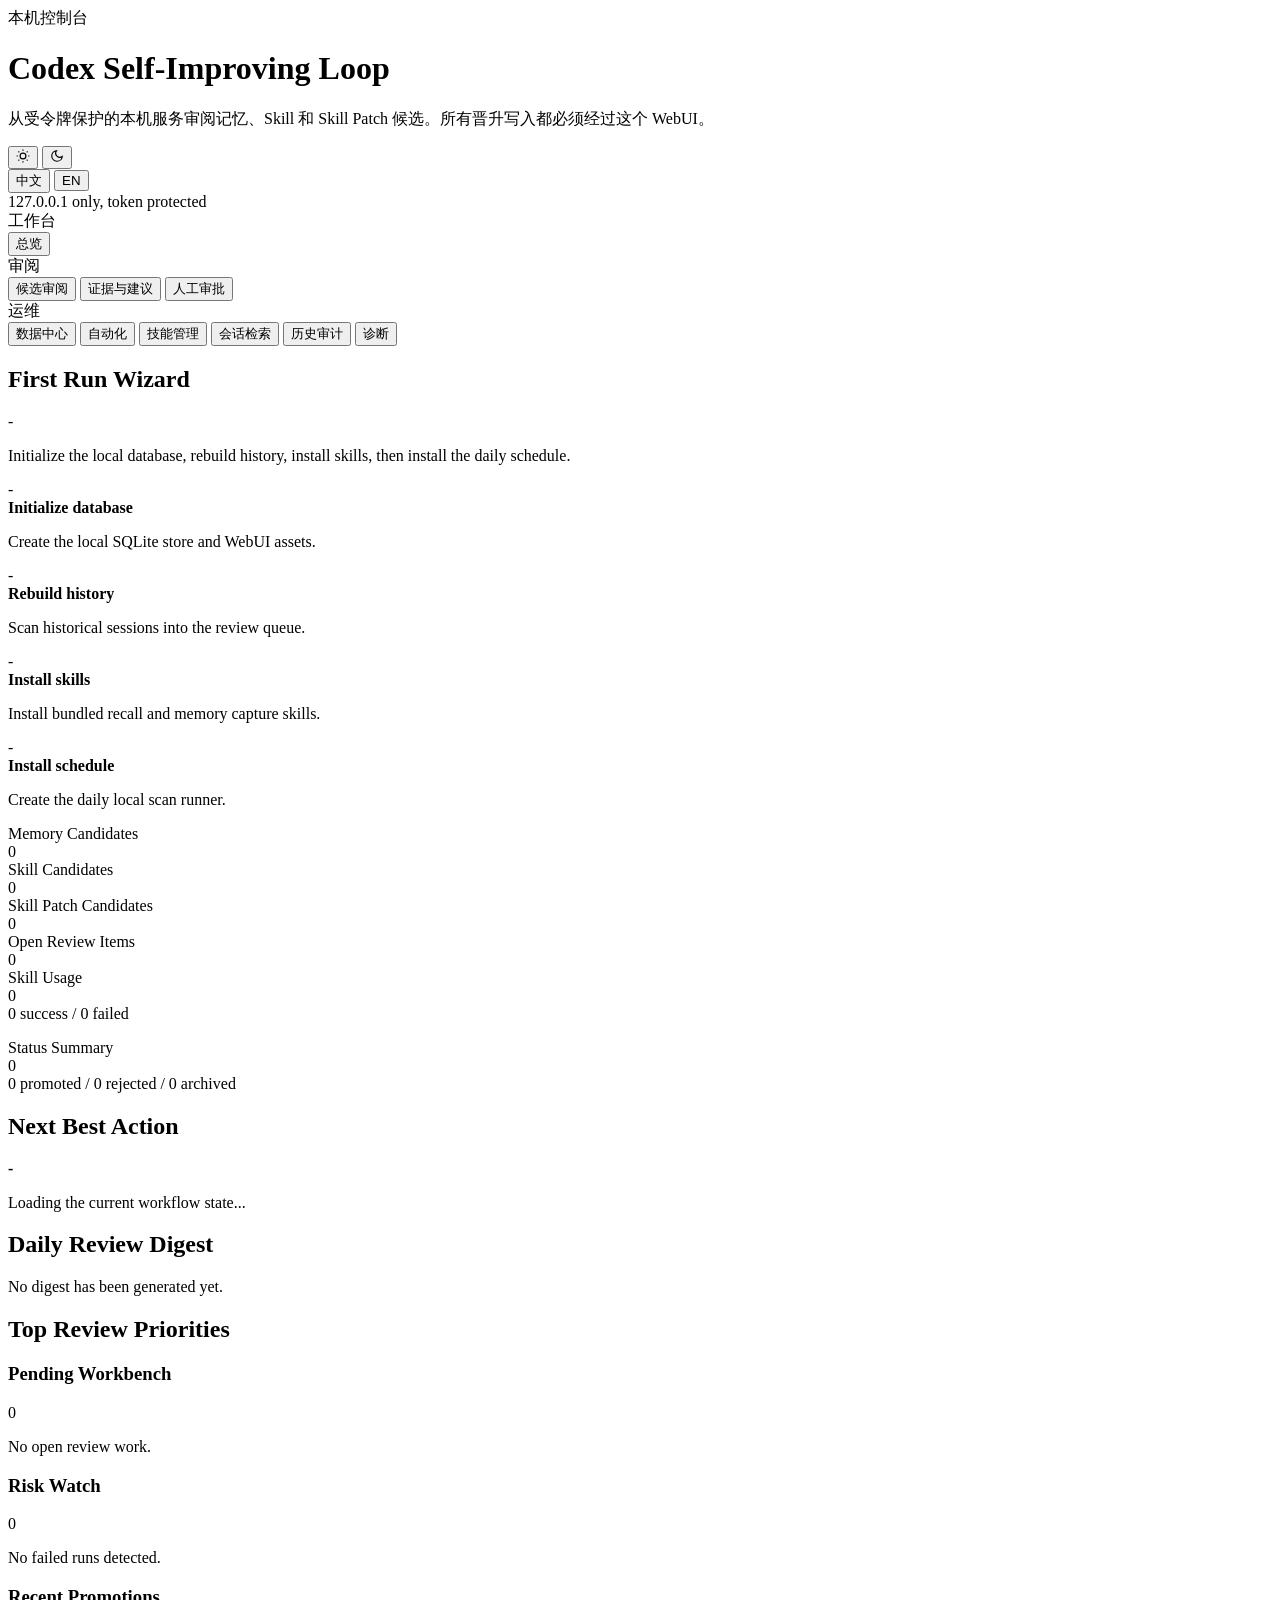
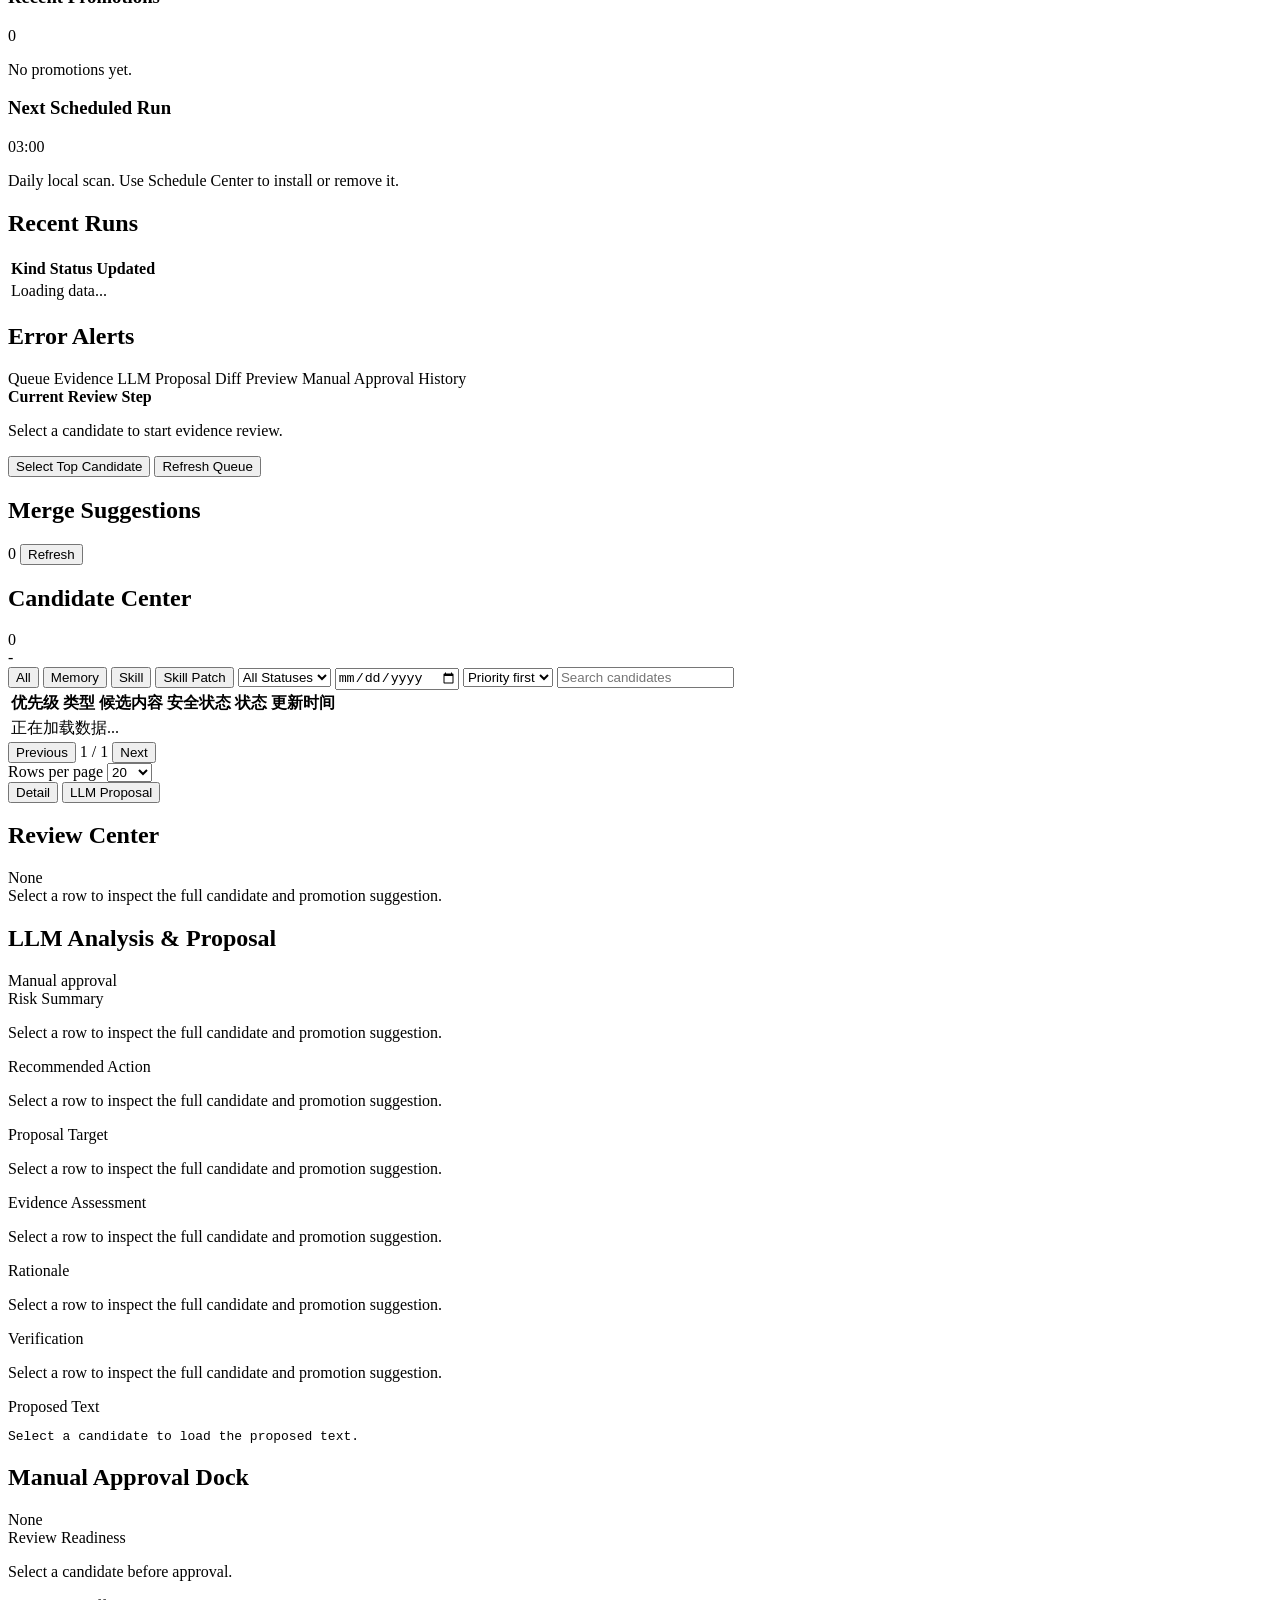
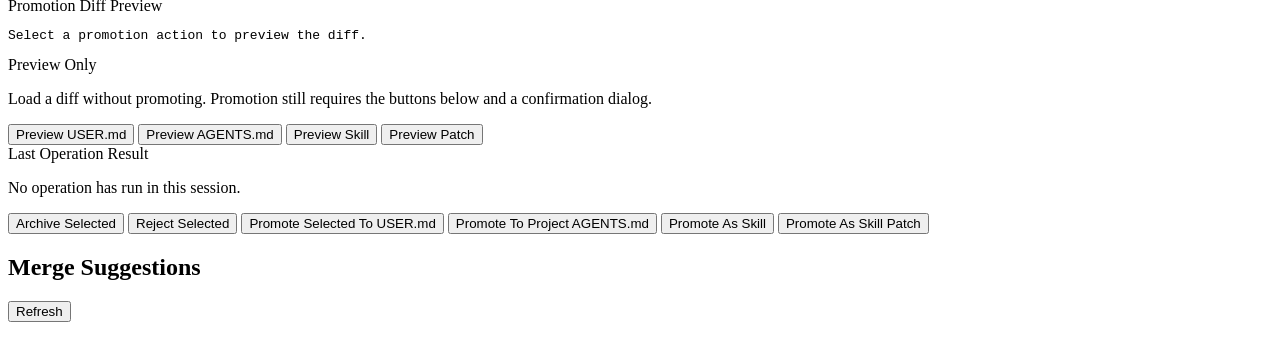
==== commit 13ef4fba: "feat: Enhance WebUI with Chinese localization and improve candidate display - Added Chinese translat" ====
--- a/src/codex_sil/web/index.html
+++ b/src/codex_sil/web/index.html
@@ -1,5 +1,5 @@
 <!doctype html>
-<html lang="en">
+<html lang="zh-CN">
 <head>
   <meta charset="utf-8">
   <meta name="viewport" content="width=device-width, initial-scale=1">
@@ -11,9 +11,9 @@
   <header class="app-header">
     <div class="header-inner">
       <div>
-        <div class="eyebrow" data-i18n="localOnly">Local-only control plane</div>
+        <div class="eyebrow" data-i18n="localOnly">本机控制台</div>
         <h1>Codex Self-Improving Loop</h1>
-        <p class="subtitle" data-i18n="subtitle">Review memory, skill, and skill patch candidates from a token-protected local service. All promotion actions run through this WebUI.</p>
+        <p class="subtitle" data-i18n="subtitle">从受令牌保护的本机服务审阅记忆、Skill 和 Skill Patch 候选。所有晋升写入都必须经过这个 WebUI。</p>
       </div>
       <div class="header-actions">
         <div class="segmented" id="themeToggle" aria-label="Theme">
@@ -35,16 +35,19 @@
 
   <main class="app-shell" id="appShell">
     <nav class="side-nav" id="sideNav" aria-label="Workspace sections">
-      <button class="nav-button active" id="tab-dashboard" type="button" data-nav="dashboard" data-i18n="navDashboard">Dashboard</button>
-      <button class="nav-button" id="tab-workflow" type="button" data-nav="workflow" data-i18n="navCandidates">Candidates</button>
-      <button class="nav-button" type="button" data-nav="evidence" data-i18n="navEvidence">Evidence</button>
-      <button class="nav-button" type="button" data-nav="approval" data-i18n="navApproval">Approval</button>
-      <button class="nav-button" id="tab-operations" type="button" data-nav="data" data-i18n="navData">Data</button>
-      <button class="nav-button" type="button" data-nav="automation" data-i18n="navAutomation">Automation</button>
-      <button class="nav-button" type="button" data-nav="skills" data-i18n="navSkills">Skills</button>
-      <button class="nav-button" type="button" data-nav="recall" data-i18n="navRecall">Recall</button>
-      <button class="nav-button" type="button" data-nav="history" data-i18n="navHistory">History</button>
-      <button class="nav-button" type="button" data-nav="doctor" data-i18n="navDoctor">Doctor</button>
+      <div class="nav-group-label" data-i18n="navGroupWorkspace">工作台</div>
+      <button class="nav-button active" id="tab-dashboard" type="button" data-nav="dashboard" data-i18n="navDashboard">总览</button>
+      <div class="nav-group-label" data-i18n="navGroupReview">审阅</div>
+      <button class="nav-button" id="tab-workflow" type="button" data-nav="workflow" data-i18n="navCandidates">候选审阅</button>
+      <button class="nav-button" type="button" data-nav="evidence" data-i18n="navEvidence">证据与建议</button>
+      <button class="nav-button" type="button" data-nav="approval" data-i18n="navApproval">人工审批</button>
+      <div class="nav-group-label" data-i18n="navGroupOps">运维</div>
+      <button class="nav-button" id="tab-operations" type="button" data-nav="data" data-i18n="navData">数据中心</button>
+      <button class="nav-button" type="button" data-nav="automation" data-i18n="navAutomation">自动化</button>
+      <button class="nav-button" type="button" data-nav="skills" data-i18n="navSkills">技能管理</button>
+      <button class="nav-button" type="button" data-nav="recall" data-i18n="navRecall">会话检索</button>
+      <button class="nav-button" type="button" data-nav="history" data-i18n="navHistory">历史审计</button>
+      <button class="nav-button" type="button" data-nav="doctor" data-i18n="navDoctor">诊断</button>
     </nav>
 
     <div class="view-stack">
@@ -124,9 +127,9 @@
             <section class="panel next-action-panel" id="dashboardNextActionPanel">
               <div class="panel-header">
                 <h2 data-i18n="dashboardNextActionTitle">Next Best Action</h2>
-                <span class="tag status" id="dashboardNextActionBadge">-</span>
               </div>
               <div class="panel-body next-action-body">
+                <strong class="next-action-state" id="dashboardNextActionBadge">-</strong>
                 <p class="panel-description" id="dashboardNextActionCopy" data-i18n="dashboardNextActionLoading">Loading the current workflow state...</p>
               </div>
             </section>
@@ -139,30 +142,6 @@
                 <p class="panel-description" id="dailyDigestCopy" data-i18n="dailyDigestEmpty">No digest has been generated yet.</p>
                 <div class="digest-grid" id="dailyDigestMetrics"></div>
               </div>
-            </section>
-
-            <section class="workflow-map" id="workflowMap" aria-label="Self-improvement workflow">
-              <article class="workflow-map-step">
-                <span class="step-number">1</span>
-                <div>
-                  <h3 data-i18n="workflowMapScanTitle">Scan & Analyze</h3>
-                  <p class="task-copy" data-i18n="workflowMapScanCopy">Run scan/rebuild, let Codex extract and analyze candidates, and keep fallback rules available.</p>
-                </div>
-              </article>
-              <article class="workflow-map-step">
-                <span class="step-number">2</span>
-                <div>
-                  <h3 data-i18n="workflowMapReviewTitle">Review Evidence</h3>
-                  <p class="task-copy" data-i18n="workflowMapReviewCopy">Inspect evidence, risk, proposal text, rationale, and verification before changing durable memory.</p>
-                </div>
-              </article>
-              <article class="workflow-map-step">
-                <span class="step-number">3</span>
-                <div>
-                  <h3 data-i18n="workflowMapApproveTitle">Approve Manually</h3>
-                  <p class="task-copy" data-i18n="workflowMapApproveCopy">Use the Manual Approval Dock for confirmed writes, then audit history and rollback previews.</p>
-                </div>
-              </article>
             </section>
 
             <section class="dashboard-priorities" id="dashboardTopPriorities">
@@ -230,36 +209,6 @@
       </section>
 
       <section class="view-panel" data-view="operations">
-        <section class="operations-lifecycle-map operations-section" id="operationsLifecycleMap" data-ops-section="data" aria-label="Operations lifecycle">
-          <article>
-            <span class="step-number">1</span>
-            <div>
-              <h3 data-i18n="operationsLifecycleDataTitle">Data Lifecycle</h3>
-              <p class="task-copy" data-i18n="operationsLifecycleDataCopy">Initialize, back up, scan, rebuild, export, and dry-run imports from one place.</p>
-            </div>
-          </article>
-          <article>
-            <span class="step-number">2</span>
-            <div>
-              <h3 data-i18n="operationsLifecycleAutomationTitle">Automation</h3>
-              <p class="task-copy" data-i18n="operationsLifecycleAutomationCopy">Install the daily scan and launcher, then review results from the WebUI queue.</p>
-            </div>
-          </article>
-          <article>
-            <span class="step-number">3</span>
-            <div>
-              <h3 data-i18n="operationsLifecycleKnowledgeTitle">Knowledge</h3>
-              <p class="task-copy" data-i18n="operationsLifecycleKnowledgeCopy">Track skill health, recall prior sessions, and route candidates back into manual review.</p>
-            </div>
-          </article>
-          <article>
-            <span class="step-number">4</span>
-            <div>
-              <h3 data-i18n="operationsLifecycleEvidenceTitle">Evidence</h3>
-              <p class="task-copy" data-i18n="operationsLifecycleEvidenceCopy">Use run logs, audit history, promotion history, and rollback previews for recovery decisions.</p>
-            </div>
-          </article>
-        </section>
         <div id="operationsDynamicSections"></div>
       </section>
 
@@ -395,10 +344,22 @@
             </select>
             <input class="search-input" id="searchInput" type="search" data-i18n-placeholder="searchPlaceholder" placeholder="Search candidates">
           </div>
-          <div class="candidate-list-wrap">
-            <div class="candidate-card-list" id="candidateRows" role="list" aria-labelledby="tab-workflow">
-              <div class="empty-row" data-i18n="loading">Loading data...</div>
-            </div>
+          <div class="candidate-list-wrap table-wrap">
+            <table class="candidate-table">
+              <thead>
+                <tr>
+                  <th class="candidate-col-priority" data-i18n="priorityHeader">优先级</th>
+                  <th class="candidate-col-type" data-i18n="typeHeader">类型</th>
+                  <th class="candidate-col-title" data-i18n="candidateHeader">候选内容</th>
+                  <th class="candidate-col-risk" data-i18n="safetyLabel">安全状态</th>
+                  <th class="candidate-col-status" data-i18n="statusHeader">状态</th>
+                  <th class="candidate-col-time" data-i18n="updatedAtHeader">更新时间</th>
+                </tr>
+              </thead>
+              <tbody id="candidateRows">
+                <tr><td class="empty-row" colspan="6" data-i18n="loading">正在加载数据...</td></tr>
+              </tbody>
+            </table>
           </div>
           <div class="pagination" id="paginationControls">
             <div class="pagination-group">
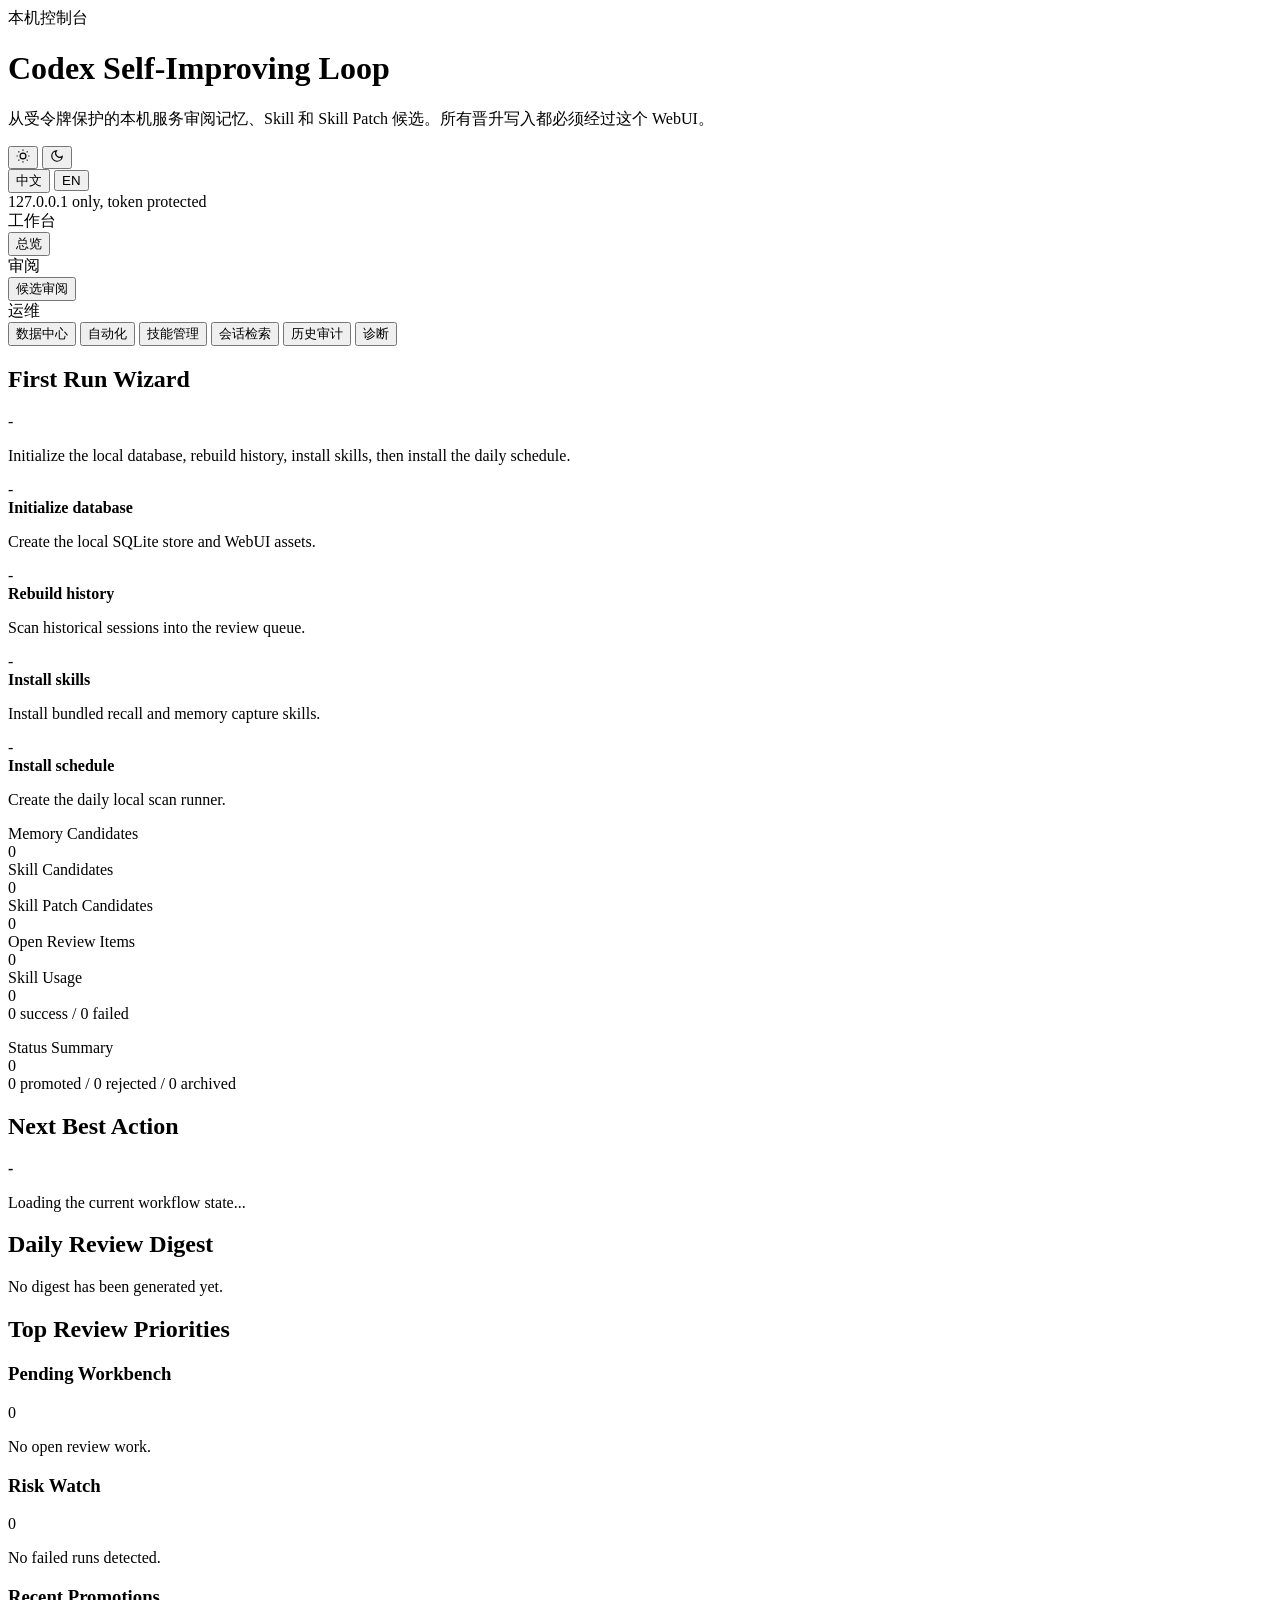
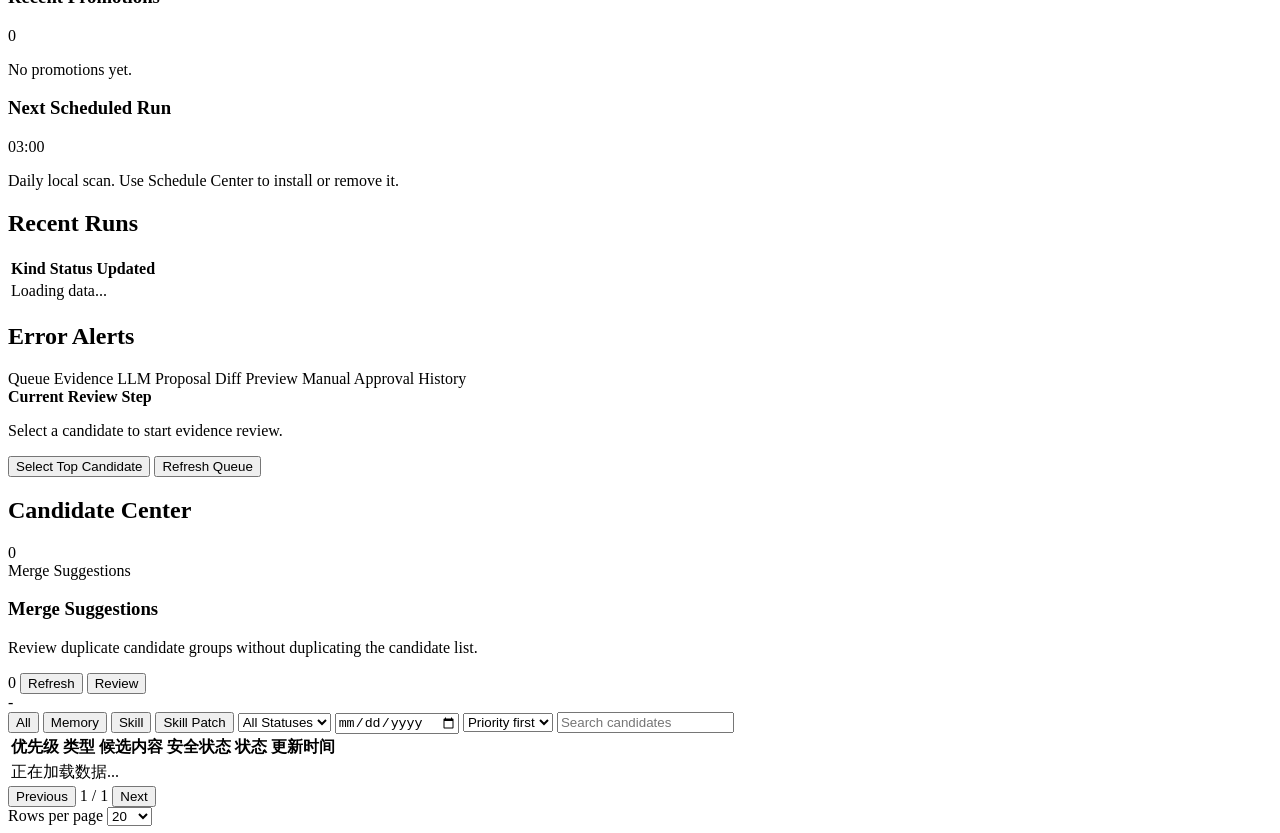
==== commit 865abaf4: "Refactor candidate review and merge suggestions UI - Removed evidence and approval buttons from the " ====
--- a/src/codex_sil/web/index.html
+++ b/src/codex_sil/web/index.html
@@ -39,8 +39,6 @@
       <button class="nav-button active" id="tab-dashboard" type="button" data-nav="dashboard" data-i18n="navDashboard">总览</button>
       <div class="nav-group-label" data-i18n="navGroupReview">审阅</div>
       <button class="nav-button" id="tab-workflow" type="button" data-nav="workflow" data-i18n="navCandidates">候选审阅</button>
-      <button class="nav-button" type="button" data-nav="evidence" data-i18n="navEvidence">证据与建议</button>
-      <button class="nav-button" type="button" data-nav="approval" data-i18n="navApproval">人工审批</button>
       <div class="nav-group-label" data-i18n="navGroupOps">运维</div>
       <button class="nav-button" id="tab-operations" type="button" data-nav="data" data-i18n="navData">数据中心</button>
       <button class="nav-button" type="button" data-nav="automation" data-i18n="navAutomation">自动化</button>
@@ -299,23 +297,25 @@
           </div>
         </section>
         <section class="candidate-workspace workflow-shell" id="candidateWorkspace">
-        <section class="panel merge-inline-card" id="mergeInlineCard">
-          <div class="panel-header">
-            <h2 data-i18n="mergeSuggestionsTitle">Merge Suggestions</h2>
+        <section class="panel workflow-queue" id="workflowReviewQueue">
+          <div class="panel-header">
+            <h2 data-i18n="candidateCenter">Candidate Center</h2>
             <div class="toolbar">
+              <span class="tag status" id="visibleCount">0</span>
+            </div>
+          </div>
+          <section class="merge-tool-module" id="mergeSuggestionsModule" role="button" tabindex="0" aria-labelledby="mergeSuggestionsModuleTitle">
+            <div class="merge-tool-copy">
+              <span class="eyebrow" data-i18n="mergeSuggestionsTitle">Merge Suggestions</span>
+              <h3 id="mergeSuggestionsModuleTitle" data-i18n="mergeSuggestionsTitle">Merge Suggestions</h3>
+              <p class="task-copy" data-i18n="mergeSuggestionsModuleCopy">Review duplicate candidate groups without duplicating the candidate list.</p>
+            </div>
+            <div class="merge-tool-actions">
               <span class="tag status" id="mergeInlineCount">0</span>
-              <button class="secondary" id="refreshMergeInline" type="button" data-i18n="refresh">Refresh</button>
-            </div>
-          </div>
-          <div class="panel-body">
-            <div class="merge-inlinelist" id="mergeInlineList"></div>
-          </div>
-        </section>
-        <section class="panel workflow-queue" id="workflowReviewQueue">
-          <div class="panel-header">
-            <h2 data-i18n="candidateCenter">Candidate Center</h2>
-            <span class="tag status" id="visibleCount">0</span>
-          </div>
+              <button class="secondary operation-quiet" id="refreshMergeSuggestionsInline" type="button" data-i18n="refresh">Refresh</button>
+              <button class="secondary merge-trigger" id="openMergeSuggestions" type="button" data-i18n="skillActionView">Review</button>
+            </div>
+          </section>
           <div class="review-progress-bar" id="reviewProgressBar">
             <div class="review-progress-track">
               <div class="review-progress-fill" id="reviewProgressFill"></div>
@@ -379,11 +379,24 @@
           </div>
         </section>
 
-        <aside class="panel right-panel-tabs" id="rightPanelContainer">
-          <div class="right-panel-tab-bar" id="rightPanelTabBar">
-            <button type="button" class="rp-tab active" data-rp-tab="detail" data-i18n="rpTabDetail">Detail</button>
-            <button type="button" class="rp-tab" data-rp-tab="proposal" data-i18n="rpTabProposal">LLM Proposal</button>
-          </div>
+        <aside class="candidate-review-drawer" id="candidateReviewDrawer" hidden>
+          <div class="drawer-backdrop" id="candidateReviewBackdrop"></div>
+          <div class="drawer-panel" role="dialog" aria-modal="true" aria-labelledby="candidateReviewDrawerTitle">
+            <div class="drawer-header">
+              <div>
+                <div class="eyebrow" data-i18n="candidateReviewDrawerEyebrow">候选审阅</div>
+                <h2 id="candidateReviewDrawerTitle" data-i18n="candidateReviewDrawerTitle">候选审阅抽屉</h2>
+              </div>
+              <button class="secondary icon-button" id="closeCandidateReviewDrawer" type="button" aria-label="Close">×</button>
+            </div>
+            <div class="drawer-tab-bar" id="rightPanelTabBar">
+              <button type="button" class="drawer-tab active" data-drawer-tab="detail" data-rp-tab="detail" data-i18n="drawerTabOverview">概览</button>
+              <button type="button" class="drawer-tab" data-drawer-tab="evidence" data-rp-tab="evidence" data-i18n="drawerTabEvidence">证据</button>
+              <button type="button" class="drawer-tab" data-drawer-tab="proposal" data-rp-tab="proposal" data-i18n="drawerTabProposal">LLM 建议</button>
+              <button type="button" class="drawer-tab" data-drawer-tab="approval" data-rp-tab="approval" data-i18n="drawerTabApproval">Diff 与审批</button>
+            </div>
+            <div class="drawer-content">
+        <div class="right-panel-tabs" id="rightPanelContainer">
           <div class="right-panel-tab-content active" data-rp-content="detail">
         <aside class="panel detail-panel" id="candidateDetailPanel">
           <div class="panel-header">
@@ -454,6 +467,24 @@
           </div>
         </aside>
           </div>
+          <div class="right-panel-tab-content" data-rp-content="evidence">
+        <aside class="panel detail-panel" id="candidateEvidencePanel">
+          <div class="panel-header">
+            <h2 data-i18n="drawerTabEvidence">证据</h2>
+            <span class="tag status" id="selectedEvidenceBadge" data-i18n="noneSelected">None</span>
+          </div>
+          <div class="panel-body">
+            <div class="detail-block">
+              <div class="detail-label" data-i18n="sourceFilesLabel">Source Files</div>
+              <ul class="source-list" id="drawerSourceFiles"></ul>
+            </div>
+            <section class="action-card" id="drawerRiskSummary">
+              <div class="detail-label" data-i18n="riskSummaryTitle">Risk Summary</div>
+              <p class="task-copy" id="drawerRiskCopy" data-i18n="selectCandidateHint">Select a row to inspect the full candidate and promotion suggestion.</p>
+            </section>
+          </div>
+        </aside>
+          </div>
           <div class="right-panel-tab-content" data-rp-content="proposal">
         <aside class="panel proposal-board" id="evolutionProposalBoard">
           <div class="panel-header">
@@ -492,7 +523,7 @@
           </div>
         </aside>
           </div>
-        </aside>
+          <div class="right-panel-tab-content" data-rp-content="approval">
         <aside class="panel action-panel manual-approval-dock" id="candidateActionPanel" data-workflow-panel="manualApprovalDock">
           <div class="panel-header">
             <h2 data-i18n="manualApprovalDockTitle">Manual Approval Dock</h2>
@@ -532,15 +563,29 @@
             </div>
           </div>
         </aside>
-        <section class="panel merge-suggestions-panel" id="mergeSuggestionsPanel">
-          <div class="panel-header">
-            <h2 data-i18n="mergeSuggestionsTitle">Merge Suggestions</h2>
-            <button class="secondary" id="refreshMergeSuggestions" type="button" data-i18n="refresh">Refresh</button>
-          </div>
-          <div class="panel-body">
-            <ul class="simple-list" id="mergeSuggestionsList"></ul>
-          </div>
-        </section>
+          </div>
+        </div>
+            </div>
+          </div>
+        </aside>
+        <aside class="candidate-review-drawer merge-drawer" id="mergeSuggestionsDrawer" hidden>
+          <div class="drawer-backdrop" id="mergeSuggestionsBackdrop"></div>
+          <div class="drawer-panel merge-drawer-panel" role="dialog" aria-modal="true" aria-labelledby="mergeSuggestionsDrawerTitle">
+            <div class="drawer-header">
+              <div>
+                <div class="eyebrow" data-i18n="mergeSuggestionsTitle">Merge Suggestions</div>
+                <h2 id="mergeSuggestionsDrawerTitle" data-i18n="mergeSuggestionsTitle">Merge Suggestions</h2>
+              </div>
+              <button class="secondary icon-button" id="closeMergeSuggestions" type="button" aria-label="Close">×</button>
+            </div>
+            <div class="drawer-content">
+              <div class="toolbar drawer-toolbar">
+                <button class="secondary" id="refreshMergeSuggestions" type="button" data-i18n="refresh">Refresh</button>
+              </div>
+              <div class="merge-inlinelist" id="mergeSuggestionsList"></div>
+            </div>
+          </div>
+        </aside>
         </section>
       </section>
 
@@ -567,6 +612,27 @@
               <button class="operation-secondary" id="installSkills" data-action data-i18n="installSkills">Install / Update Skills</button>
               <button class="secondary operation-quiet" id="installUserTemplate" data-action data-i18n="installUserTemplate">Initialize USER.md Template</button>
             </div>
+            <section class="skill-candidate-panel" id="skillCandidatePanel">
+              <div class="panel-header">
+                <h3 data-i18n="skillCandidatePanelTitle">技能候选待处理</h3>
+                <span class="tag status" id="skillCandidatePanelCount">0</span>
+              </div>
+              <div class="table-wrap skill-candidate-wrap">
+                <table class="skill-health-table" id="skillCandidateTable">
+                  <thead>
+                    <tr>
+                      <th data-i18n="candidateHeader">候选内容</th>
+                      <th data-i18n="typeHeader">类型</th>
+                      <th data-i18n="proposalTargetTitle">Proposal Target</th>
+                      <th data-i18n="skillActionHeader">Recommended Action</th>
+                    </tr>
+                  </thead>
+                  <tbody id="skillCandidateRows">
+                    <tr><td class="empty-row" colspan="4" data-i18n="emptySkillCandidates">暂无技能候选。</td></tr>
+                  </tbody>
+                </table>
+              </div>
+            </section>
             <section class="skill-health-panel" id="skillHealthPanel">
               <h3 data-i18n="skillHealthTitle">Skill Health</h3>
               <div class="table-wrap skill-table-wrap">
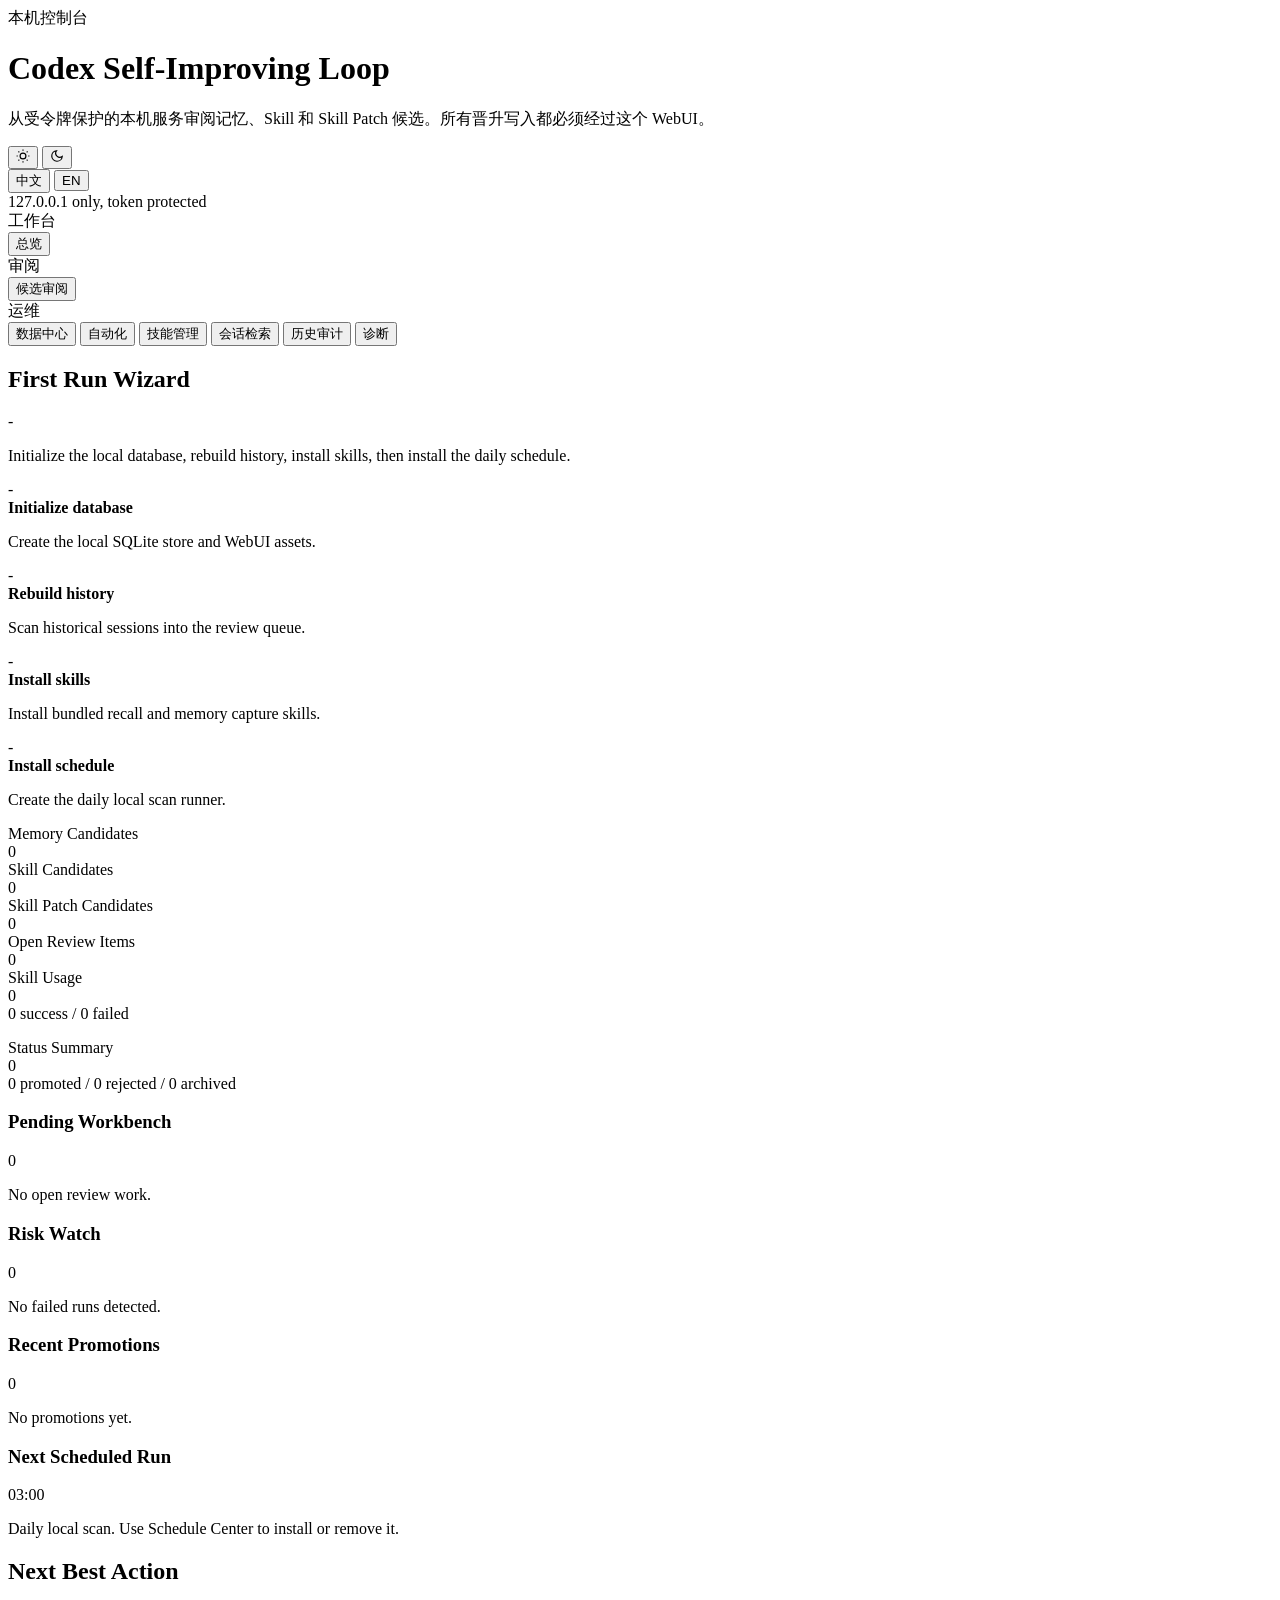
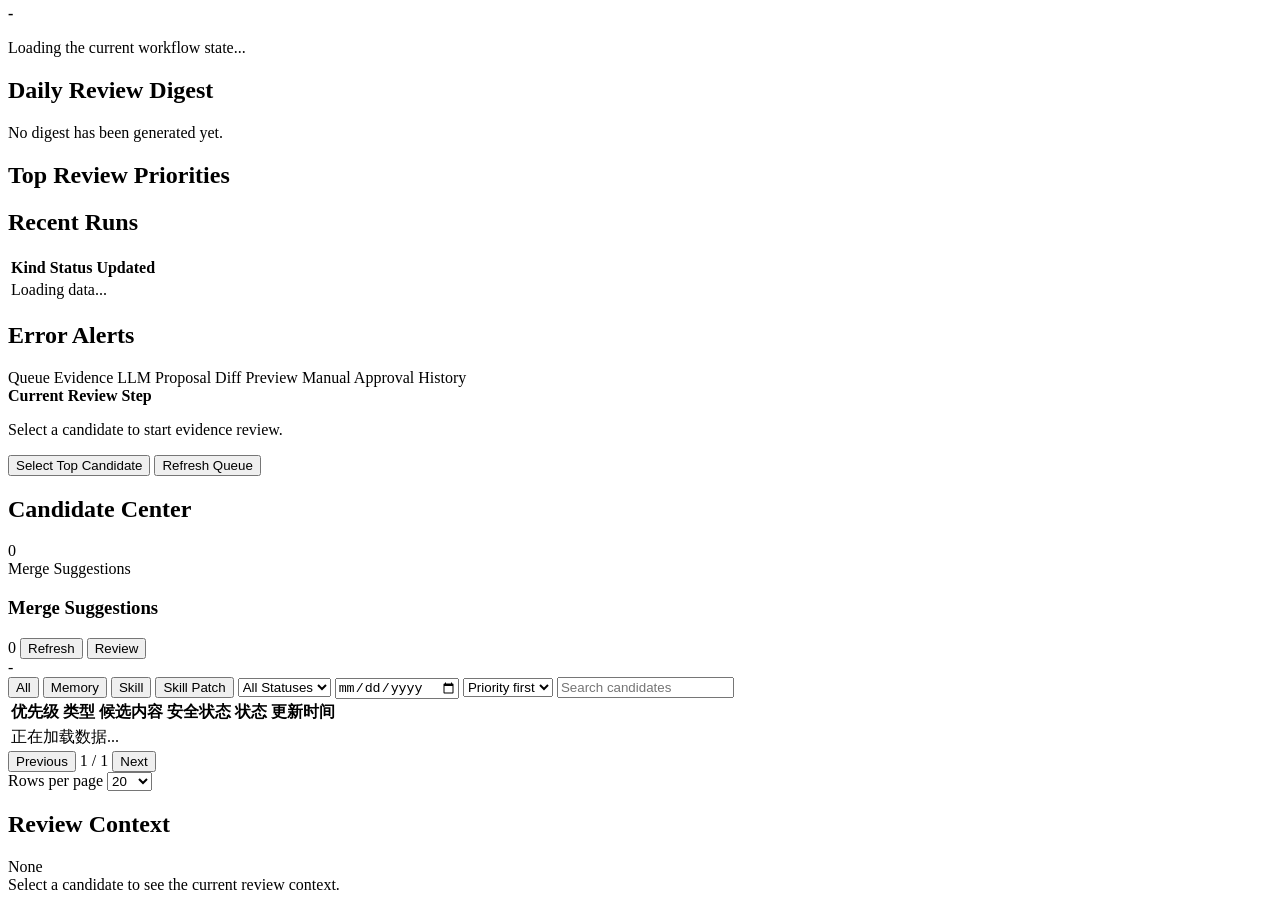
==== commit 0af932b7: "refactor: update styles for dashboard and workflow components - Removed specific background and bord" ====
--- a/src/codex_sil/web/index.html
+++ b/src/codex_sil/web/index.html
@@ -91,29 +91,29 @@
         </section>
 
         <section class="summary-grid" aria-label="Summary">
-          <div class="summary-card memory">
+          <div class="summary-card metric">
             <div class="summary-label" data-i18n="memoryCandidates">Memory Candidates</div>
             <div class="summary-value" id="memoryCount">0</div>
           </div>
-          <div class="summary-card skill">
+          <div class="summary-card metric">
             <div class="summary-label" data-i18n="skillCandidates">Skill Candidates</div>
             <div class="summary-value" id="skillCount">0</div>
           </div>
-          <div class="summary-card patch">
+          <div class="summary-card metric">
             <div class="summary-label" data-i18n="skillPatchCandidates">Skill Patch Candidates</div>
             <div class="summary-value" id="patchCount">0</div>
           </div>
-          <div class="summary-card review">
+          <div class="summary-card metric">
             <div class="summary-label" data-i18n="openReviewItems">Open Review Items</div>
             <div class="summary-value" id="reviewCount">0</div>
           </div>
-          <div class="summary-card data">
+          <div class="summary-card metric">
             <div class="summary-label" data-i18n="skillUsage">Skill Usage</div>
             <div class="summary-value" id="skillUsageCount">0</div>
             <div class="summary-subvalue" id="skillUsageBreakdown">0 success / 0 failed</div>
             <ol class="skill-usage-list" id="skillUsageList"></ol>
           </div>
-          <div class="summary-card status">
+          <div class="summary-card metric">
             <div class="summary-label" data-i18n="statusSummary">Status Summary</div>
             <div class="summary-value" id="promotedCount">0</div>
             <div class="summary-subvalue" id="statusBreakdown">0 promoted / 0 rejected / 0 archived</div>
@@ -121,57 +121,56 @@
         </section>
 
         <section class="home-workbench command-center" id="dailyCommandCenter">
-          <div class="dashboard-compact-grid">
-            <section class="panel next-action-panel" id="dashboardNextActionPanel">
-              <div class="panel-header">
-                <h2 data-i18n="dashboardNextActionTitle">Next Best Action</h2>
-              </div>
-              <div class="panel-body next-action-body">
-                <strong class="next-action-state" id="dashboardNextActionBadge">-</strong>
-                <p class="panel-description" id="dashboardNextActionCopy" data-i18n="dashboardNextActionLoading">Loading the current workflow state...</p>
-              </div>
-            </section>
-
-            <section class="panel daily-digest-panel" id="dailyDigestPanel">
-              <div class="panel-header">
-                <h2 data-i18n="dailyDigestTitle">Daily Review Digest</h2>
-              </div>
-              <div class="panel-body">
-                <p class="panel-description" id="dailyDigestCopy" data-i18n="dailyDigestEmpty">No digest has been generated yet.</p>
-                <div class="digest-grid" id="dailyDigestMetrics"></div>
-              </div>
-            </section>
-
-            <section class="dashboard-priorities" id="dashboardTopPriorities">
-              <div class="panel-header inline-panel-header">
-                <h2 data-i18n="dashboardTopPrioritiesTitle">Top Review Priorities</h2>
-              </div>
-              <div class="dashboard-priority-list" id="dashboardPriorityList"></div>
-            </section>
-          </div>
-
-          <section class="task-grid">
-            <article class="task-card review">
+          <section class="dashboard-ops-strip" id="dashboardOpsStrip" aria-label="Dashboard system facts">
+            <article class="ops-strip-item">
               <h3 data-i18n="homeTodoTitle">Pending Workbench</h3>
               <div class="task-value" id="homeTodoCount">0</div>
               <p class="task-copy" id="homeTodoList" data-i18n="homeTodoEmpty">No open review work.</p>
             </article>
-            <article class="task-card data" id="homeRiskPanel">
+            <article class="ops-strip-item" id="homeRiskPanel">
               <h3 data-i18n="homeRiskTitle">Risk Watch</h3>
               <div class="task-value" id="homeRiskCount">0</div>
               <p class="task-copy" id="homeRiskCopy" data-i18n="homeRiskEmpty">No failed runs detected.</p>
             </article>
-            <article class="task-card memory" id="homeRecentPromotions">
+            <article class="ops-strip-item" id="homeRecentPromotions">
               <h3 data-i18n="homePromotionTitle">Recent Promotions</h3>
               <div class="task-value" id="homePromotionCount">0</div>
               <p class="task-copy" id="homePromotionCopy" data-i18n="homePromotionEmpty">No promotions yet.</p>
             </article>
-            <article class="task-card skill" id="homeQuickActions">
+            <article class="ops-strip-item" id="homeQuickActions">
               <h3 data-i18n="homeNextRunTitle">Next Scheduled Run</h3>
               <div class="task-value">03:00</div>
               <p class="task-copy" id="nextActionList" data-i18n="homeNextRunCopy">Daily local scan. Use Schedule Center to install or remove it.</p>
             </article>
           </section>
+          <div class="dashboard-compact-grid">
+            <section class="panel next-action-panel" id="dashboardNextActionPanel">
+              <div class="panel-header">
+                <h2 data-i18n="dashboardNextActionTitle">Next Best Action</h2>
+              </div>
+              <div class="panel-body next-action-body">
+                <strong class="next-action-state" id="dashboardNextActionBadge">-</strong>
+                <p class="panel-description" id="dashboardNextActionCopy" data-i18n="dashboardNextActionLoading">Loading the current workflow state...</p>
+              </div>
+            </section>
+
+            <section class="panel daily-digest-panel" id="dailyDigestPanel">
+              <div class="panel-header">
+                <h2 data-i18n="dailyDigestTitle">Daily Review Digest</h2>
+              </div>
+              <div class="panel-body">
+                <p class="panel-description" id="dailyDigestCopy" data-i18n="dailyDigestEmpty">No digest has been generated yet.</p>
+                <div class="digest-grid" id="dailyDigestMetrics"></div>
+              </div>
+            </section>
+
+            <section class="dashboard-priorities" id="dashboardTopPriorities">
+              <div class="panel-header inline-panel-header">
+                <h2 data-i18n="dashboardTopPrioritiesTitle">Top Review Priorities</h2>
+              </div>
+              <div class="dashboard-priority-list" id="dashboardPriorityList"></div>
+            </section>
+          </div>
         </section>
 
         <section class="control-grid">
@@ -211,19 +210,6 @@
       </section>
 
       <section class="operations-template-fragment" hidden>
-        <section class="panel recovery-queue operations-section" id="operationsRecoveryQueue" data-ops-section="data,recovery">
-          <div class="panel-header">
-            <h2 data-i18n="operationsRecoveryTitle">Recovery Queue</h2>
-            <span class="tag review" id="recoveryQueueCount">0</span>
-          </div>
-          <div class="panel-body">
-            <p class="panel-description" data-i18n="operationsRecoveryDesc">Review failed runs, audit signals, and rollback previews before taking manual recovery action.</p>
-            <div class="recovery-queue-list" id="recoveryQueueList"></div>
-          </div>
-        </section>
-      </section>
-
-      <section class="operations-template-fragment" hidden>
         <section class="panel data-panel operations-console operations-section" id="operationsConsole" data-ops-section="data">
           <div class="operations-anchor" id="operationsData"></div>
           <div class="panel-header">
@@ -231,40 +217,63 @@
           </div>
           <div class="panel-body">
             <p class="panel-description" data-i18n="dataCenterDesc">Initialize, back up, rebuild, scan, or export the local SQLite learning database.</p>
-            <div class="operation-grid">
-              <section class="operation-card safe-operation-zone" id="safeOperationZone">
-                <h3 data-i18n="safeOperationsTitle">Safe Operations</h3>
-                <p class="task-copy" data-i18n="safeOperationsDesc">Refresh, initialize, back up, or scan without clearing existing review queues.</p>
-                <div class="toolbar">
-                  <button class="secondary operation-quiet" id="refreshButton" data-action data-i18n="refresh">Refresh</button>
-                  <button class="operation-secondary" id="initializeData" data-action data-i18n="initializeData">Initialize Database</button>
-                  <button class="secondary operation-quiet" id="backupDatabase" data-action data-i18n="backupDatabase">Backup Database</button>
-                  <button class="operation-secondary" id="scanButton" data-action data-i18n="scanOnce">Scan Once</button>
-                  <button id="scanAndAnalyzeButton" data-action data-i18n="scanAndAnalyze">Scan &amp; Analyze</button>
-                </div>
-              </section>
-              <section class="operation-card danger-operation-zone" id="dangerOperationZone">
-                <h3 data-i18n="dangerOperationsTitle">Dangerous Operations</h3>
-                <p class="task-copy" data-i18n="dangerOperationsDesc">Rebuild clears active SQLite tables after creating a backup, then rescans history.</p>
-                <div class="toolbar">
-                  <button class="operation-danger" id="rebuildButton" data-action data-i18n="rebuildDatabase">Rebuild Database</button>
-                </div>
-              </section>
-              <section class="operation-card export-operation-zone" id="exportOperationZone">
-                <h3 data-i18n="exportOperationsTitle">Export Operations</h3>
-                <p class="task-copy" data-i18n="exportOperationsDesc">Create review files or a migration bundle from current data without changing candidate status.</p>
-                <div class="toolbar">
-                  <button class="secondary operation-quiet" id="exportDigest" data-action data-i18n="exportDigest">Export Digest</button>
-                  <button class="secondary operation-quiet" id="exportCandidates" data-action data-i18n="exportCandidates">Export Candidates</button>
-                  <button class="secondary operation-quiet" id="exportBundle" data-action data-i18n="exportBundle">Export Bundle</button>
-                </div>
-                <label class="detail-label" for="importPreviewPath" data-i18n="importPreviewLabel">Import Bundle Preview Path</label>
-                <input class="search-input" id="importPreviewPath" type="text" data-i18n-placeholder="importPreviewPlaceholder" placeholder="Paste bundle .zip path for dry-run preview">
-                <div class="toolbar">
-                  <button class="secondary operation-quiet" id="importPreview" data-action data-i18n="importPreview">Import Preview</button>
-                </div>
-                <pre class="diff-preview" id="importPreviewResult"></pre>
-              </section>
+            <div class="data-workbench" id="dataWorkbench">
+              <div class="data-operation-column" id="dataOperationColumn">
+                <section class="operation-card safe-operation-zone" id="safeOperationZone">
+                  <h3 data-i18n="safeOperationsTitle">Safe Operations</h3>
+                  <p class="task-copy" data-i18n="safeOperationsDesc">Refresh, initialize, back up, or scan without clearing existing review queues.</p>
+                  <div class="toolbar">
+                    <button class="secondary operation-quiet" id="refreshButton" data-action data-i18n="refresh">Refresh</button>
+                    <button class="operation-secondary" id="initializeData" data-action data-i18n="initializeData">Initialize Database</button>
+                    <button class="secondary operation-quiet" id="backupDatabase" data-action data-i18n="backupDatabase">Backup Database</button>
+                    <button class="operation-secondary" id="scanButton" data-action data-i18n="scanOnce">Scan Once</button>
+                    <button id="scanAndAnalyzeButton" data-action data-i18n="scanAndAnalyze">Scan &amp; Analyze</button>
+                  </div>
+                </section>
+                <section class="operation-card export-operation-zone" id="exportOperationZone">
+                  <h3 data-i18n="exportOperationsTitle">Export Operations</h3>
+                  <p class="task-copy" data-i18n="exportOperationsDesc">Create review files or a migration bundle from current data without changing candidate status.</p>
+                  <div class="toolbar">
+                    <button class="secondary operation-quiet" id="exportDigest" data-action data-i18n="exportDigest">Export Digest</button>
+                    <button class="secondary operation-quiet" id="exportCandidates" data-action data-i18n="exportCandidates">Export Candidates</button>
+                    <button class="secondary operation-quiet" id="exportBundle" data-action data-i18n="exportBundle">Export Bundle</button>
+                  </div>
+                  <label class="detail-label" for="importPreviewPath" data-i18n="importPreviewLabel">Import Bundle Preview Path</label>
+                  <input class="search-input" id="importPreviewPath" type="text" data-i18n-placeholder="importPreviewPlaceholder" placeholder="Paste bundle .zip path for dry-run preview">
+                  <div class="toolbar">
+                    <button class="secondary operation-quiet" id="importPreview" data-action data-i18n="importPreview">Import Preview</button>
+                  </div>
+                  <pre class="diff-preview" id="importPreviewResult"></pre>
+                </section>
+                <section class="operation-card danger-operation-zone" id="dangerOperationZone">
+                  <h3 data-i18n="dangerOperationsTitle">Dangerous Operations</h3>
+                  <p class="task-copy" data-i18n="dangerOperationsDesc">Rebuild clears active SQLite tables after creating a backup, then rescans history.</p>
+                  <div class="toolbar">
+                    <button class="operation-danger" id="rebuildButton" data-action data-i18n="rebuildDatabase">Rebuild Database</button>
+                  </div>
+                </section>
+              </div>
+              <aside class="data-insight-column" id="dataInsightColumn">
+                <section class="panel recovery-queue" id="operationsRecoveryQueue" data-ops-section="data,recovery">
+                  <div class="panel-header">
+                    <h2 data-i18n="operationsRecoveryTitle">Recovery Queue</h2>
+                    <span class="tag review" id="recoveryQueueCount">0</span>
+                  </div>
+                  <div class="panel-body">
+                    <p class="panel-description" data-i18n="operationsRecoveryDesc">Review failed runs, audit signals, and rollback previews before taking manual recovery action.</p>
+                    <div class="recovery-queue-list" id="recoveryQueueList"></div>
+                  </div>
+                </section>
+                <section class="panel data-rollback-card" id="rollbackPreviewCard">
+                  <div class="panel-header">
+                    <h2 data-i18n="rollbackPreview">Rollback Preview</h2>
+                    <span class="tag status" data-i18n="noneSelected">None</span>
+                  </div>
+                  <div class="panel-body">
+                    <p class="panel-description" data-i18n="rollbackHint">Select a promotion to view the backup path and a copy-only restore command. The WebUI does not run rollback automatically.</p>
+                  </div>
+                </section>
+              </aside>
             </div>
             <div class="progress-panel" id="progressPanel" aria-live="polite">
               <div class="progress-head">
@@ -300,22 +309,21 @@
         <section class="panel workflow-queue" id="workflowReviewQueue">
           <div class="panel-header">
             <h2 data-i18n="candidateCenter">Candidate Center</h2>
-            <div class="toolbar">
+            <div class="toolbar candidate-queue-toolbar" id="candidateQueueToolbar">
               <span class="tag status" id="visibleCount">0</span>
-            </div>
-          </div>
-          <section class="merge-tool-module" id="mergeSuggestionsModule" role="button" tabindex="0" aria-labelledby="mergeSuggestionsModuleTitle">
-            <div class="merge-tool-copy">
-              <span class="eyebrow" data-i18n="mergeSuggestionsTitle">Merge Suggestions</span>
-              <h3 id="mergeSuggestionsModuleTitle" data-i18n="mergeSuggestionsTitle">Merge Suggestions</h3>
-              <p class="task-copy" data-i18n="mergeSuggestionsModuleCopy">Review duplicate candidate groups without duplicating the candidate list.</p>
-            </div>
-            <div class="merge-tool-actions">
-              <span class="tag status" id="mergeInlineCount">0</span>
-              <button class="secondary operation-quiet" id="refreshMergeSuggestionsInline" type="button" data-i18n="refresh">Refresh</button>
-              <button class="secondary merge-trigger" id="openMergeSuggestions" type="button" data-i18n="skillActionView">Review</button>
-            </div>
-          </section>
+              <section class="merge-tool-module" id="mergeSuggestionsModule" role="button" tabindex="0" aria-labelledby="mergeSuggestionsModuleTitle">
+                <div class="merge-tool-copy">
+                  <span class="eyebrow" data-i18n="mergeSuggestionsTitle">Merge Suggestions</span>
+                  <h3 id="mergeSuggestionsModuleTitle" data-i18n="mergeSuggestionsTitle">Merge Suggestions</h3>
+                </div>
+                <div class="merge-tool-actions">
+                  <span class="tag status" id="mergeInlineCount">0</span>
+                  <button class="secondary operation-quiet" id="refreshMergeSuggestionsInline" type="button" data-i18n="refresh">Refresh</button>
+                  <button class="secondary merge-trigger" id="openMergeSuggestions" type="button" data-i18n="skillActionView">Review</button>
+                </div>
+              </section>
+            </div>
+          </div>
           <div class="review-progress-bar" id="reviewProgressBar">
             <div class="review-progress-track">
               <div class="review-progress-fill" id="reviewProgressFill"></div>
@@ -379,6 +387,51 @@
           </div>
         </section>
 
+        <aside class="panel workflow-context-panel" id="workflowContextPanel" aria-live="polite">
+          <div class="workflow-source-context" id="workflowSourceContext" hidden>
+            <div>
+              <span class="eyebrow" data-i18n="workflowSourceEyebrow">Source</span>
+              <strong data-i18n="workflowSourceSkillsTitle">From skill candidates</strong>
+              <p class="task-copy" data-i18n="workflowSourceSkillsCopy">This review was opened from Skill Management.</p>
+            </div>
+            <button class="secondary operation-quiet" id="returnToSkillCandidates" type="button" data-i18n="returnToSkills">Return to Skills</button>
+          </div>
+          <div class="panel-header">
+            <h2 data-i18n="workflowContextTitle">Review Context</h2>
+            <span class="tag status" id="workflowContextBadge" data-i18n="noneSelected">None</span>
+          </div>
+          <div class="workflow-context-empty" id="workflowContextEmpty" data-i18n="workflowContextEmpty">Select a candidate to see the current review context.</div>
+          <div class="workflow-context-content" id="workflowContextContent" hidden>
+            <h3 id="workflowContextCandidateTitle">-</h3>
+            <div class="workflow-context-tags">
+              <span class="tag status" id="workflowContextType">-</span>
+              <span class="tag priority" id="workflowContextPriority">-</span>
+            </div>
+            <dl class="workflow-context-metrics">
+              <div>
+                <dt data-i18n="statusHeader">Status</dt>
+                <dd id="workflowContextStatus">-</dd>
+              </div>
+              <div>
+                <dt data-i18n="sourceFilesLabel">Sources</dt>
+                <dd id="workflowContextSources">-</dd>
+              </div>
+              <div>
+                <dt data-i18n="destinationLabel">Destination</dt>
+                <dd id="workflowContextDestination">-</dd>
+              </div>
+            </dl>
+            <div class="workflow-context-next">
+              <span class="eyebrow" data-i18n="workflowContextNextLabel">Next step</span>
+              <p id="workflowContextNextAction">-</p>
+            </div>
+            <div class="toolbar workflow-context-actions">
+              <button class="secondary" id="workflowContextOpenDetail" type="button" data-i18n="workflowContextDetailAction">Open detail</button>
+              <button id="workflowContextOpenApproval" type="button" data-i18n="workflowContextApprovalAction">Open approval</button>
+            </div>
+          </div>
+        </aside>
+
         <aside class="candidate-review-drawer" id="candidateReviewDrawer" hidden>
           <div class="drawer-backdrop" id="candidateReviewBackdrop"></div>
           <div class="drawer-panel" role="dialog" aria-modal="true" aria-labelledby="candidateReviewDrawerTitle">
@@ -799,7 +852,7 @@
       </section>
 
       <section class="operations-template-fragment" hidden>
-        <section class="module-grid">
+        <section class="module-grid" data-ops-section="history">
           <section class="panel" id="promotionHistoryPanel" data-ops-section="history">
             <div class="panel-header">
               <h2 data-i18n="promotionHistory">Promotion History</h2>
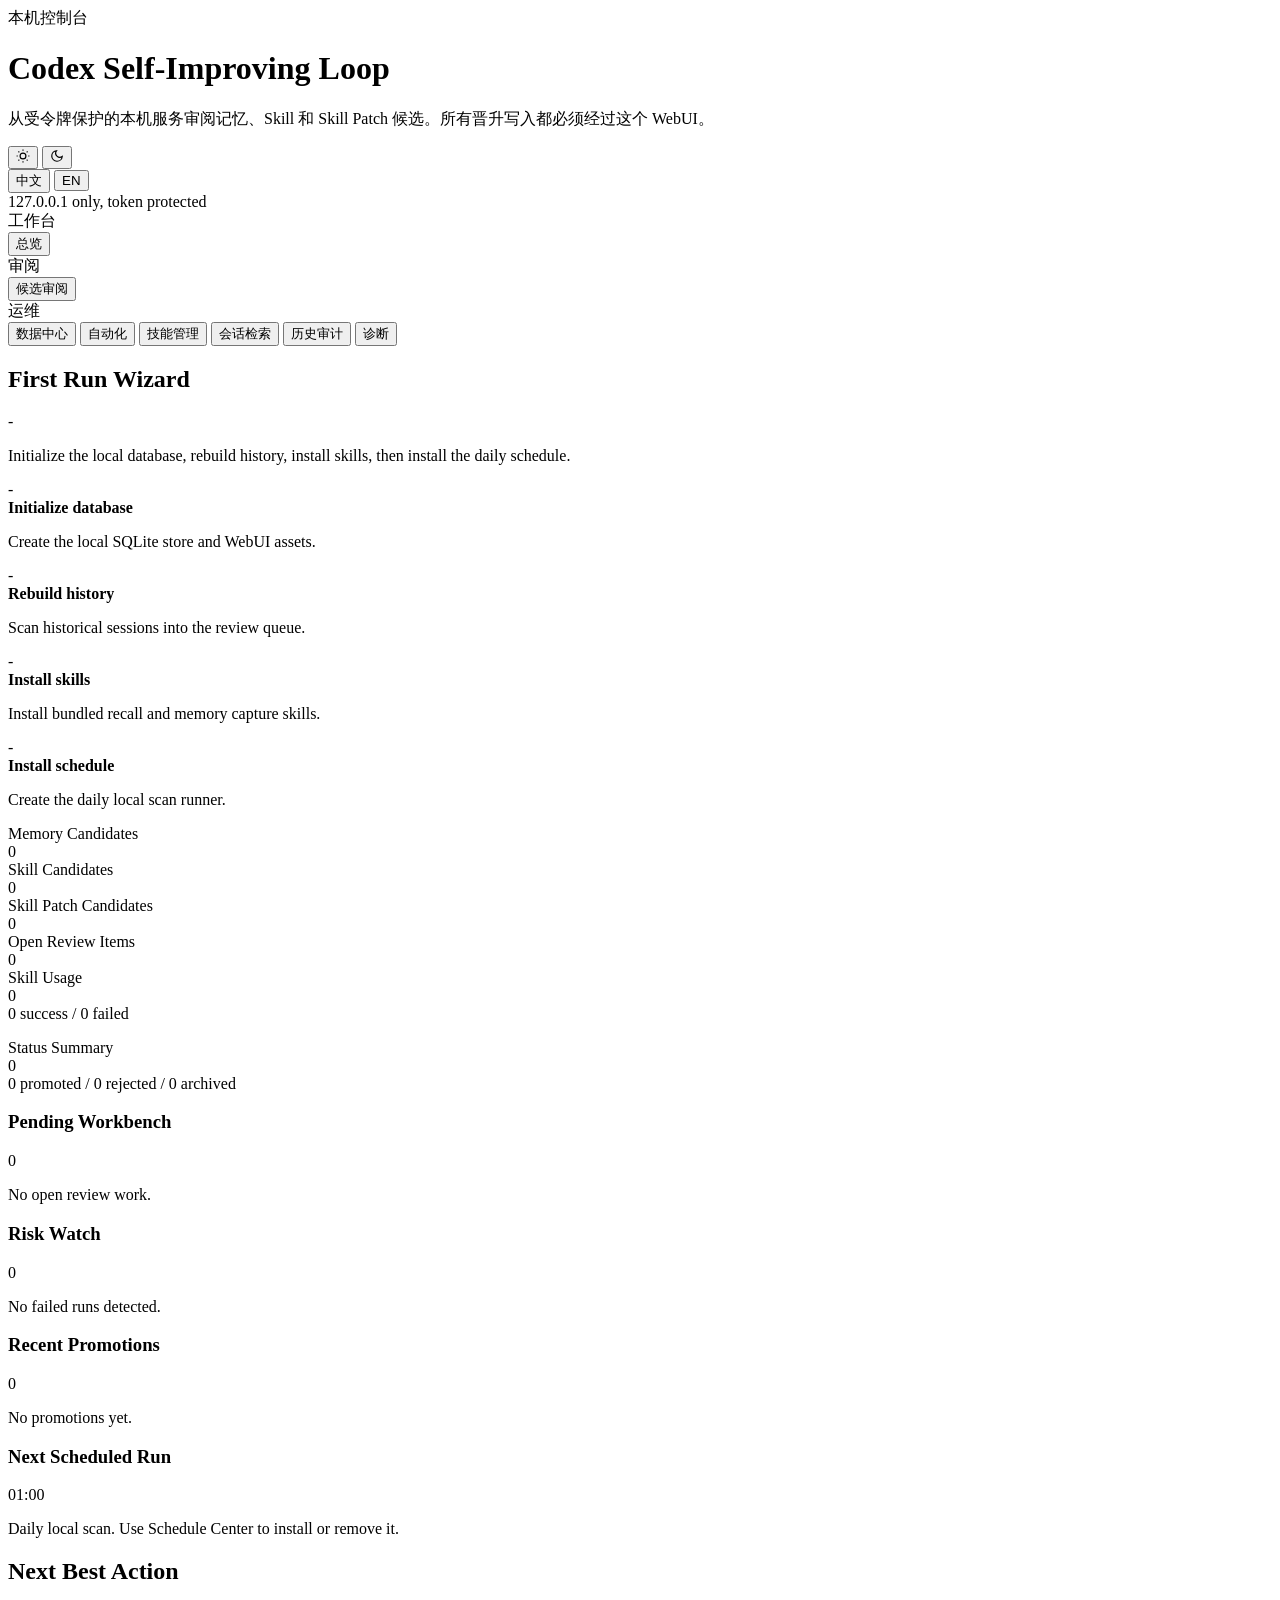
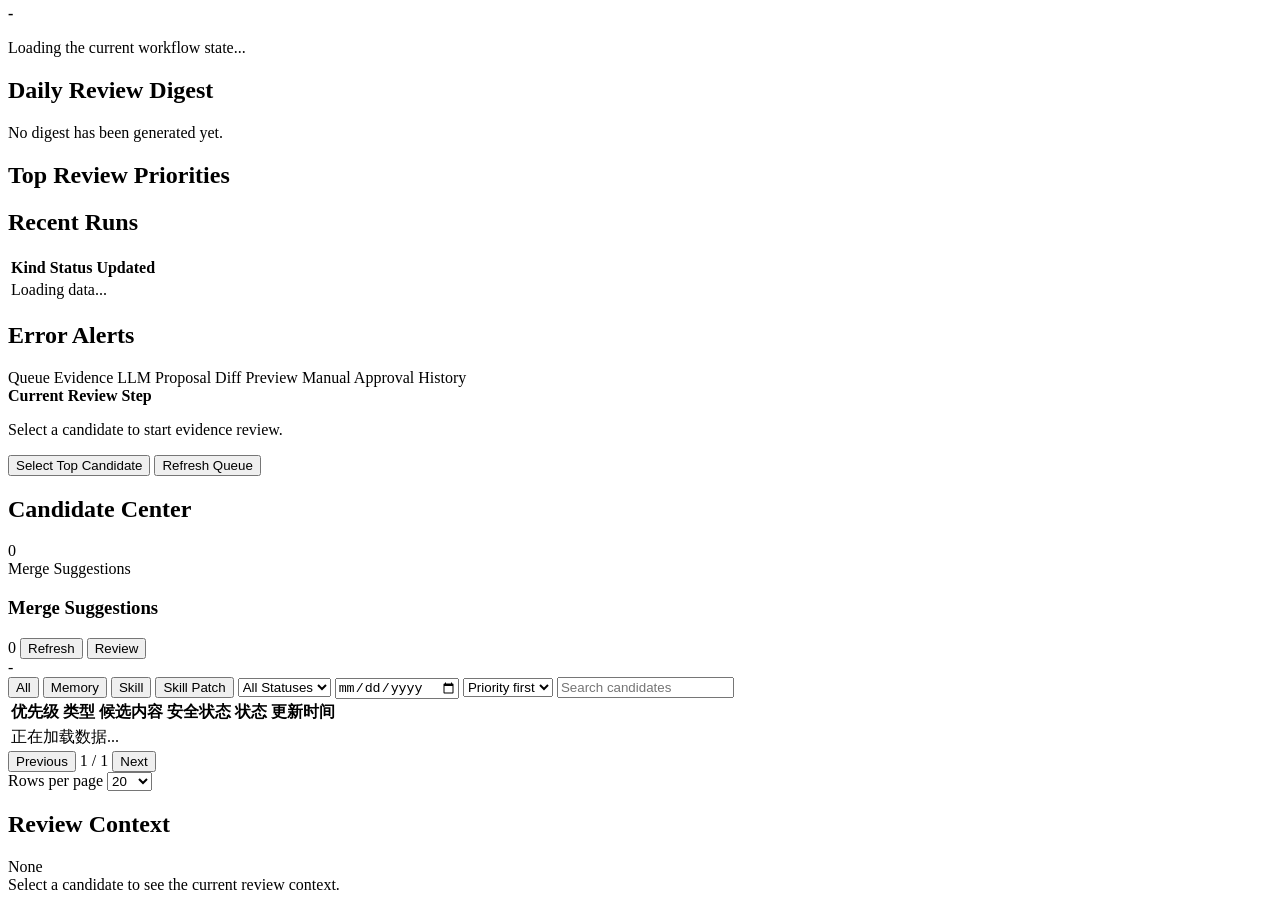
==== commit 916093e3: "refactor: 将默认调度时间从 03:00 调整为 01:00" ====
--- a/src/codex_sil/web/index.html
+++ b/src/codex_sil/web/index.html
@@ -139,7 +139,7 @@
             </article>
             <article class="ops-strip-item" id="homeQuickActions">
               <h3 data-i18n="homeNextRunTitle">Next Scheduled Run</h3>
-              <div class="task-value">03:00</div>
+              <div class="task-value">01:00</div>
               <p class="task-copy" id="nextActionList" data-i18n="homeNextRunCopy">Daily local scan. Use Schedule Center to install or remove it.</p>
             </article>
           </section>
@@ -717,7 +717,7 @@
             <h2 data-i18n="scheduleCenter">Schedule Center</h2>
           </div>
           <div class="panel-body">
-            <p class="panel-description" data-i18n="scheduleDesc">Install or remove the daily 03:00 scan and desktop WebUI launcher. The scheduled task runs <code>sil.py scan --once</code>.</p>
+            <p class="panel-description" data-i18n="scheduleDesc">Install or remove the daily 01:00 scan and desktop WebUI launcher. The scheduled task runs <code>sil.py scan --once</code>.</p>
             <section class="schedule-status-panel" id="scheduleStatusPanel">
               <article class="health-card warn" id="scheduleCurrentStatusCard">
                 <h3 data-i18n="scheduleCurrentStatusTitle">Current Status</h3>
@@ -725,7 +725,7 @@
               </article>
               <article class="health-card ok">
                 <h3 data-i18n="scheduleTargetTitle">Schedule Target</h3>
-                <p class="task-copy" id="nextRunTime" data-i18n="nextRunTimeText">下一次运行: daily 03:00</p>
+                <p class="task-copy" id="nextRunTime" data-i18n="nextRunTimeText">下一次运行：每天 01:00</p>
               </article>
               <article class="health-card" id="lastScheduledRunCard">
                 <h3 data-i18n="lastRunTitle">Last Run Result</h3>
